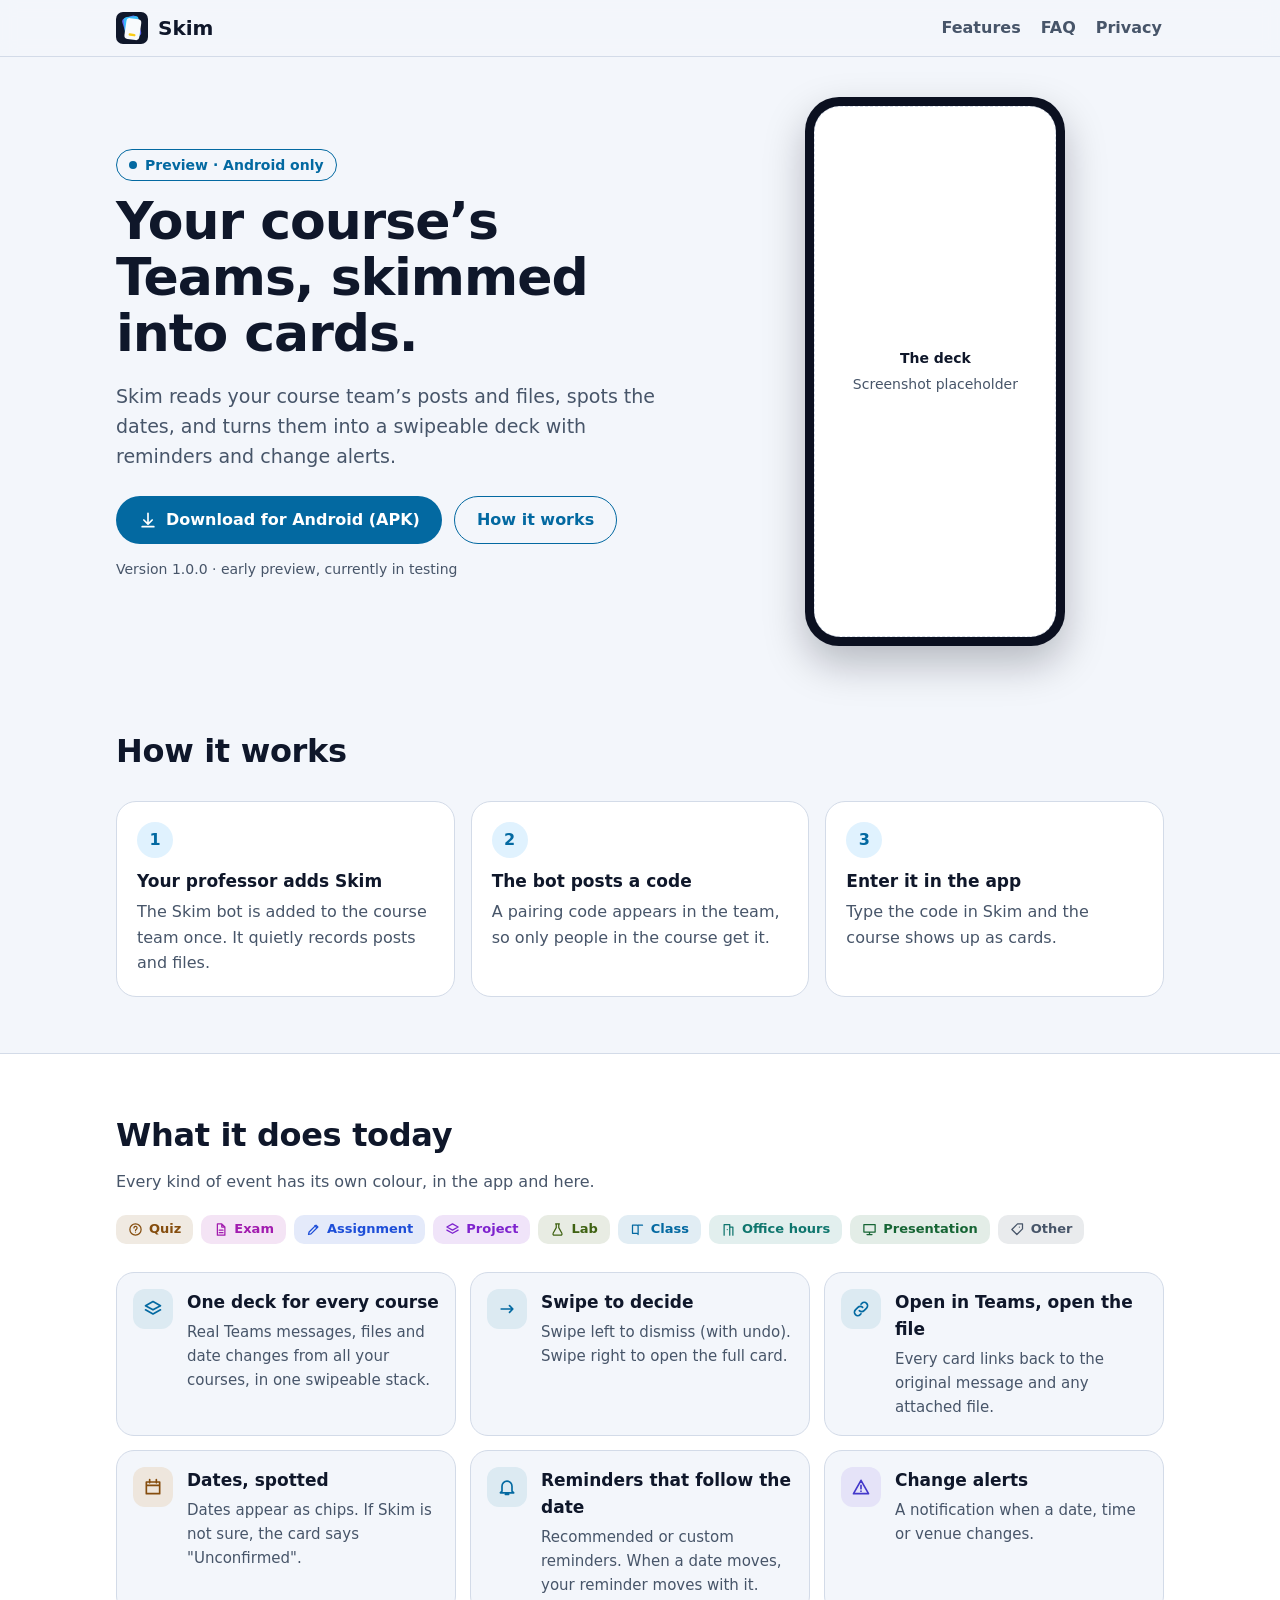
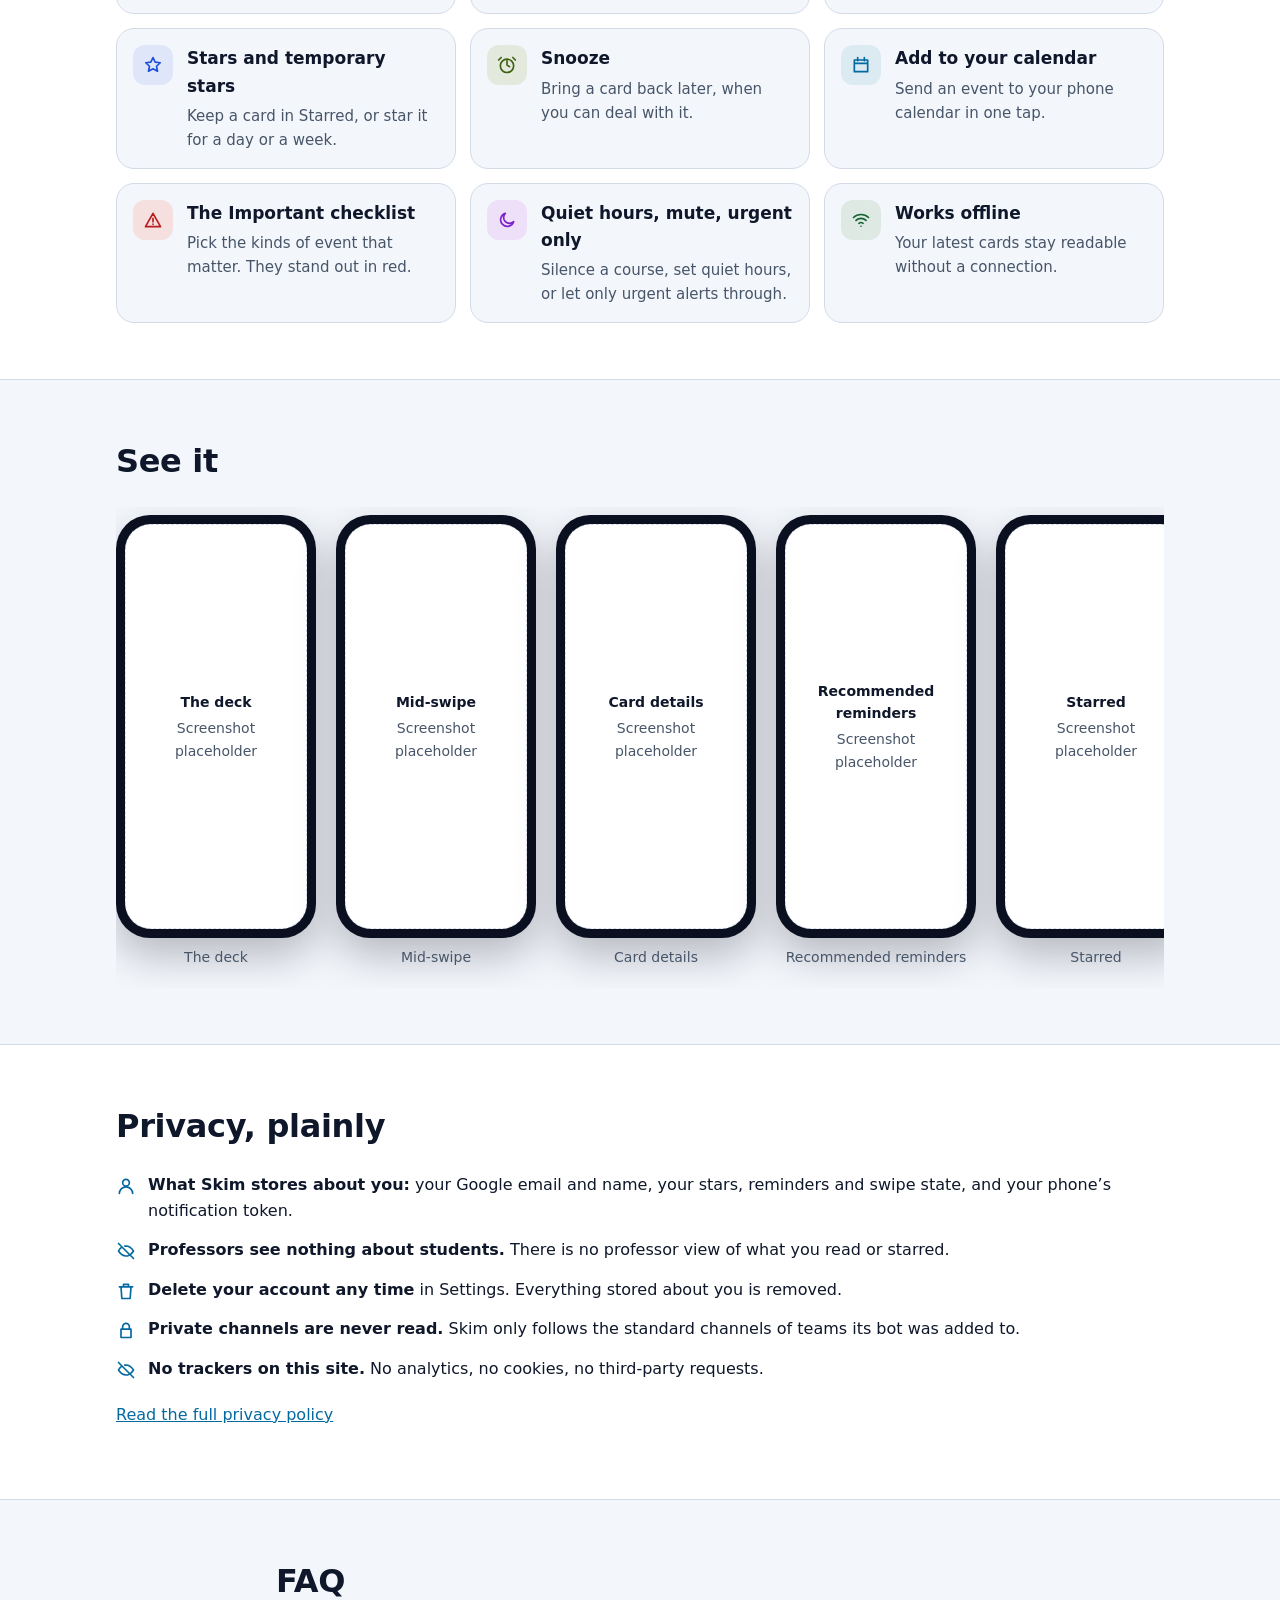
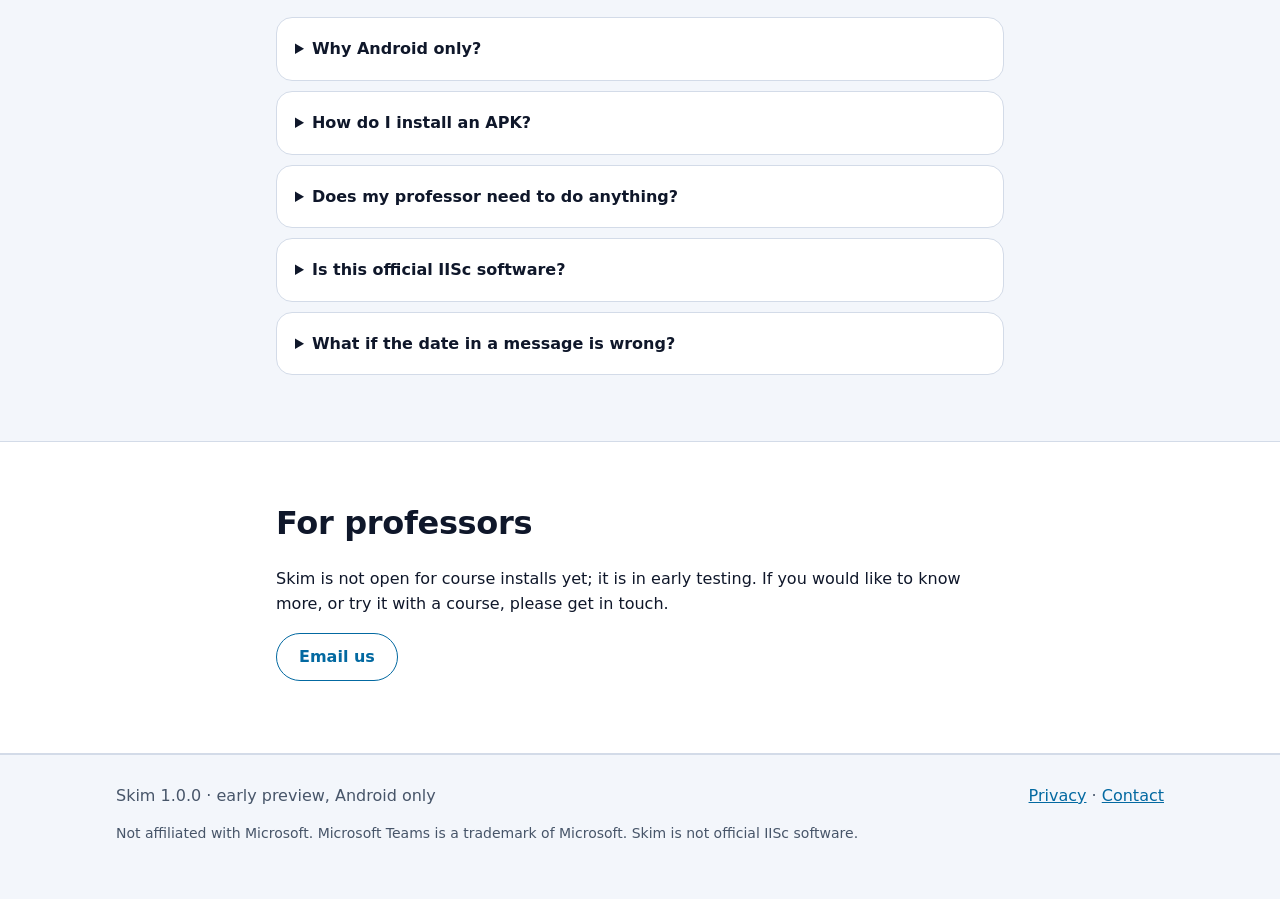
==== index.html @ ed0e5aa7 "P5-T8: Skim site scaffold: home page, privacy policy, brand assets (screenshots are placeholders) Co" ====
<!doctype html>
<html lang="en">
<head>
<meta charset="utf-8">
<meta name="viewport" content="width=device-width, initial-scale=1">
<title>Skim: your course’s Teams, skimmed into cards</title>
<meta name="description" content="Skim turns your course’s Microsoft Teams posts and files into a swipeable deck with dates, reminders and change alerts. Early preview for Android.">
<meta name="theme-color" content="#0F172A">
<link rel="canonical" href="https://o7py.github.io/skim-site/">
<link rel="icon" href="./assets/favicon.svg" type="image/svg+xml">
<link rel="icon" href="./assets/favicon.ico" sizes="48x48">
<link rel="apple-touch-icon" href="./assets/apple-touch-icon.png">
<meta property="og:type" content="website">
<meta property="og:title" content="Skim: your course’s Teams, skimmed into cards">
<meta property="og:description" content="Skim turns your course’s Microsoft Teams posts and files into a swipeable deck with dates, reminders and change alerts. Early preview for Android.">
<meta property="og:url" content="https://o7py.github.io/skim-site/">
<meta property="og:image" content="https://o7py.github.io/skim-site/assets/og-image.png">
<meta property="og:image:width" content="1200"><meta property="og:image:height" content="630">
<meta name="twitter:card" content="summary_large_image">
<script>document.documentElement.className="js"</script>
<link rel="stylesheet" href="./assets/style.css">
</head>
<body>
<header class="top"><div class="wrap bar">
<a class="brand" href="./"><img src="./assets/logo.svg" width="32" height="32" alt=""><span>Skim</span></a>
<nav aria-label="Main"><a href="./#features">Features</a><a href="./#faq">FAQ</a><a href="./privacy/">Privacy</a></nav>
</div></header>
<main id="main">
<section class="hero"><div class="wrap hero-grid">
<div class="hero-copy">
<p class="badge"><span class="dot"></span>Preview · Android only</p>
<h1>Your course’s Teams, skimmed into cards.</h1>
<p class="lead">Skim reads your course team’s posts and files, spots the dates, and turns them into a swipeable deck with reminders and change alerts.</p>
<p class="cta"><a class="btn" href="https://github.com/o7PY/skim-site/releases/download/v1.0.0/skim-1.0.0.apk"><svg class="ic " viewBox="0 0 24 24" aria-hidden="true" focusable="false"><path d="M12 4v12M7 12l5 5 5-5M5 20h14"/></svg>Download for Android (APK)</a><a class="btn ghost" href="#how">How it works</a></p>
<p class="small">Version 1.0.0 · early preview, currently in testing</p>
</div>
<div class="hero-phone"><figure class="phone" data-placeholder="true"><div class="phone-in"><div class="ph-note"><strong>The deck</strong><span>Screenshot placeholder</span></div></div></figure></div>
</div></section>

<section id="how" class="sec"><div class="wrap">
<h2>How it works</h2>
<ol class="steps">
<li class="reveal"><span class="n">1</span><h3>Your professor adds Skim</h3><p>The Skim bot is added to the course team once. It quietly records posts and files.</p></li>
<li class="reveal"><span class="n">2</span><h3>The bot posts a code</h3><p>A pairing code appears in the team, so only people in the course get it.</p></li>
<li class="reveal"><span class="n">3</span><h3>Enter it in the app</h3><p>Type the code in Skim and the course shows up as cards.</p></li>
</ol></div></section>

<section id="features" class="sec alt"><div class="wrap">
<h2>What it does today</h2>
<p class="sub">Every kind of event has its own colour, in the app and here.</p>
<ul class="chips" aria-label="Event colours"><li class="chip t-quiz"><svg class="ic " viewBox="0 0 24 24" aria-hidden="true" focusable="false"><path d="M12 3a9 9 0 100 18 9 9 0 000-18zm0 13v.01M9.5 9.5a2.5 2.5 0 114 2c-.9.6-1.5 1-1.5 2"/></svg>Quiz</li><li class="chip t-exam"><svg class="ic " viewBox="0 0 24 24" aria-hidden="true" focusable="false"><path d="M7 3h7l5 5v13H7zM14 3v5h5M10 13h6M10 17h6"/></svg>Exam</li><li class="chip t-assignment"><svg class="ic " viewBox="0 0 24 24" aria-hidden="true" focusable="false"><path d="M4 20l4-1 11-11-3-3L5 16zM14 6l3 3"/></svg>Assignment</li><li class="chip t-project"><svg class="ic " viewBox="0 0 24 24" aria-hidden="true" focusable="false"><path d="M12 3l9 5-9 5-9-5zM3 13l9 5 9-5"/></svg>Project</li><li class="chip t-lab"><svg class="ic " viewBox="0 0 24 24" aria-hidden="true" focusable="false"><path d="M9 3h6M10 3v6l-5 9a2 2 0 002 3h10a2 2 0 002-3l-5-9V3"/></svg>Lab</li><li class="chip t-class"><svg class="ic " viewBox="0 0 24 24" aria-hidden="true" focusable="false"><path d="M4 5h7a2 2 0 012 2v13a2 2 0 00-2-2H4zM20 5h-7"/></svg>Class</li><li class="chip t-office-hours"><svg class="ic " viewBox="0 0 24 24" aria-hidden="true" focusable="false"><path d="M5 21V4h9v17M14 8h5v13M10 12v.01"/></svg>Office hours</li><li class="chip t-presentation"><svg class="ic " viewBox="0 0 24 24" aria-hidden="true" focusable="false"><path d="M3 4h18v12H3zM12 16v4M8 20h8"/></svg>Presentation</li><li class="chip t-other"><svg class="ic " viewBox="0 0 24 24" aria-hidden="true" focusable="false"><path d="M3 12l9-9h8v8l-9 9zM15 8v.01"/></svg>Other</li></ul>
<ul class="feats"><li class="feat reveal"><span class="fi "><svg class="ic " viewBox="0 0 24 24" aria-hidden="true" focusable="false"><path d="M12 3l9 5-9 5-9-5zM3 13l9 5 9-5"/></svg></span><div><h3>One deck for every course</h3><p>Real Teams messages, files and date changes from all your courses, in one swipeable stack.</p></div></li><li class="feat reveal"><span class="fi "><svg class="ic " viewBox="0 0 24 24" aria-hidden="true" focusable="false"><path d="M5 12h14M15 8l4 4-4 4"/></svg></span><div><h3>Swipe to decide</h3><p>Swipe left to dismiss (with undo). Swipe right to open the full card.</p></div></li><li class="feat reveal"><span class="fi "><svg class="ic " viewBox="0 0 24 24" aria-hidden="true" focusable="false"><path d="M10 14a4 4 0 005.7 0l3-3a4 4 0 00-5.7-5.7l-1 1M14 10a4 4 0 00-5.7 0l-3 3a4 4 0 005.7 5.7l1-1"/></svg></span><div><h3>Open in Teams, open the file</h3><p>Every card links back to the original message and any attached file.</p></div></li><li class="feat reveal"><span class="fi t-quiz"><svg class="ic " viewBox="0 0 24 24" aria-hidden="true" focusable="false"><path d="M4 6h16v14H4zM4 10h16M8 3v4M16 3v4"/></svg></span><div><h3>Dates, spotted</h3><p>Dates appear as chips. If Skim is not sure, the card says &quot;Unconfirmed&quot;.</p></div></li><li class="feat reveal"><span class="fi t-class"><svg class="ic " viewBox="0 0 24 24" aria-hidden="true" focusable="false"><path d="M6 17V11a6 6 0 0112 0v6l2 2H4zM10 21h4"/></svg></span><div><h3>Reminders that follow the date</h3><p>Recommended or custom reminders. When a date moves, your reminder moves with it.</p></div></li><li class="feat reveal"><span class="fi t-update"><svg class="ic " viewBox="0 0 24 24" aria-hidden="true" focusable="false"><path d="M12 4l9 16H3zM12 10v4M12 17v.01"/></svg></span><div><h3>Change alerts</h3><p>A notification when a date, time or venue changes.</p></div></li><li class="feat reveal"><span class="fi t-assignment"><svg class="ic " viewBox="0 0 24 24" aria-hidden="true" focusable="false"><path d="M12 3l2.6 5.6 6.1.7-4.5 4.2 1.2 6L12 16.5 6.6 19.5l1.2-6L3.3 9.3l6.1-.7z"/></svg></span><div><h3>Stars and temporary stars</h3><p>Keep a card in Starred, or star it for a day or a week.</p></div></li><li class="feat reveal"><span class="fi t-lab"><svg class="ic " viewBox="0 0 24 24" aria-hidden="true" focusable="false"><path d="M12 7v5l3 2M5 3L2 6M19 3l3 3M12 21a8 8 0 100-16 8 8 0 000 16z"/></svg></span><div><h3>Snooze</h3><p>Bring a card back later, when you can deal with it.</p></div></li><li class="feat reveal"><span class="fi t-office_hours"><svg class="ic " viewBox="0 0 24 24" aria-hidden="true" focusable="false"><path d="M4 6h16v14H4zM4 10h16M8 3v4M16 3v4"/></svg></span><div><h3>Add to your calendar</h3><p>Send an event to your phone calendar in one tap.</p></div></li><li class="feat reveal"><span class="fi t-important"><svg class="ic " viewBox="0 0 24 24" aria-hidden="true" focusable="false"><path d="M12 4l9 16H3zM12 10v4M12 17v.01"/></svg></span><div><h3>The Important checklist</h3><p>Pick the kinds of event that matter. They stand out in red.</p></div></li><li class="feat reveal"><span class="fi t-project"><svg class="ic " viewBox="0 0 24 24" aria-hidden="true" focusable="false"><path d="M20 14A8 8 0 1110 4a6 6 0 0010 10z"/></svg></span><div><h3>Quiet hours, mute, urgent only</h3><p>Silence a course, set quiet hours, or let only urgent alerts through.</p></div></li><li class="feat reveal"><span class="fi t-presentation"><svg class="ic " viewBox="0 0 24 24" aria-hidden="true" focusable="false"><path d="M3 9a13 13 0 0118 0M6 12.5a8.5 8.5 0 0112 0M9.5 16a4 4 0 015 0M12 19.5v.01"/></svg></span><div><h3>Works offline</h3><p>Your latest cards stay readable without a connection.</p></div></li></ul>
</div></section>

<section id="screens" class="sec"><div class="wrap">
<h2>See it</h2>
<ul class="gallery"><li><figure class="phone" data-placeholder="true"><div class="phone-in"><div class="ph-note"><strong>The deck</strong><span>Screenshot placeholder</span></div></div></figure><figcaption>The deck</figcaption></li><li><figure class="phone" data-placeholder="true"><div class="phone-in"><div class="ph-note"><strong>Mid-swipe</strong><span>Screenshot placeholder</span></div></div></figure><figcaption>Mid-swipe</figcaption></li><li><figure class="phone" data-placeholder="true"><div class="phone-in"><div class="ph-note"><strong>Card details</strong><span>Screenshot placeholder</span></div></div></figure><figcaption>Card details</figcaption></li><li><figure class="phone" data-placeholder="true"><div class="phone-in"><div class="ph-note"><strong>Recommended reminders</strong><span>Screenshot placeholder</span></div></div></figure><figcaption>Recommended reminders</figcaption></li><li><figure class="phone" data-placeholder="true"><div class="phone-in"><div class="ph-note"><strong>Starred</strong><span>Screenshot placeholder</span></div></div></figure><figcaption>Starred</figcaption></li><li><figure class="phone" data-placeholder="true"><div class="phone-in"><div class="ph-note"><strong>Important checklist</strong><span>Screenshot placeholder</span></div></div></figure><figcaption>Important checklist</figcaption></li><li><figure class="phone" data-placeholder="true"><div class="phone-in"><div class="ph-note"><strong>A change alert</strong><span>Screenshot placeholder</span></div></div></figure><figcaption>A change alert</figcaption></li><li><figure class="phone" data-placeholder="true"><div class="phone-in"><div class="ph-note"><strong>Settings</strong><span>Screenshot placeholder</span></div></div></figure><figcaption>Settings</figcaption></li></ul>
</div></section>

<section id="privacy" class="sec alt"><div class="wrap">
<h2>Privacy, plainly</h2>
<ul class="priv">
<li><svg class="ic " viewBox="0 0 24 24" aria-hidden="true" focusable="false"><path d="M12 12a4 4 0 100-8 4 4 0 000 8zM4 21a8 8 0 0116 0"/></svg><span><strong>What Skim stores about you:</strong> your Google email and name, your stars, reminders and swipe state, and your phone’s notification token.</span></li>
<li><svg class="ic " viewBox="0 0 24 24" aria-hidden="true" focusable="false"><path d="M3 3l18 18M10.6 6.2A9.7 9.7 0 0112 6c5 0 9 6 9 6a15 15 0 01-3.2 3.7M6.6 7.6C4.3 9.3 3 12 3 12s4 6 9 6a9 9 0 003.4-.7"/></svg><span><strong>Professors see nothing about students.</strong> There is no professor view of what you read or starred.</span></li>
<li><svg class="ic " viewBox="0 0 24 24" aria-hidden="true" focusable="false"><path d="M4 7h16M9 7V4h6v3M6 7l1 14h10l1-14"/></svg><span><strong>Delete your account any time</strong> in Settings. Everything stored about you is removed.</span></li>
<li><svg class="ic " viewBox="0 0 24 24" aria-hidden="true" focusable="false"><path d="M6 11h12v10H6zM8 11V8a4 4 0 018 0v3"/></svg><span><strong>Private channels are never read.</strong> Skim only follows the standard channels of teams its bot was added to.</span></li>
<li><svg class="ic " viewBox="0 0 24 24" aria-hidden="true" focusable="false"><path d="M3 3l18 18M10.6 6.2A9.7 9.7 0 0112 6c5 0 9 6 9 6a15 15 0 01-3.2 3.7M6.6 7.6C4.3 9.3 3 12 3 12s4 6 9 6a9 9 0 003.4-.7"/></svg><span><strong>No trackers on this site.</strong> No analytics, no cookies, no third-party requests.</span></li>
</ul>
<p><a href="privacy/">Read the full privacy policy</a></p>
</div></section>

<section id="faq" class="sec"><div class="wrap narrow">
<h2>FAQ</h2>
<details><summary>Why Android only?</summary><p>Skim is an early preview built and tested on Android first. An iPhone version is not available yet.</p></details>
<details><summary>How do I install an APK?</summary><ol>
<li>Open this page on your Android phone and tap <em>Download for Android (APK)</em>.</li>
<li>When the download finishes, open the file. If Android asks, allow your browser to <em>install unknown apps</em> (Settings → Apps → your browser → Install unknown apps).</li>
<li>Tap <em>Install</em>, then open Skim and sign in with Google.</li>
<li>You can switch the unknown-apps permission off again afterwards.</li></ol></details>
<details><summary>Does my professor need to do anything?</summary><p>Yes, once: add the Skim bot to the course team. After that, nothing more. Students join with the code the bot posts.</p></details>
<details><summary>Is this official IISc software?</summary><p>No. Skim is an independent early preview. It is not offered, endorsed or supported by IISc or Microsoft.</p></details>
<details><summary>What if the date in a message is wrong?</summary><p>Skim can misread a message. That is why every card always shows the original message, and a date it is unsure of is marked <em>Unconfirmed</em>. Open in Teams shows you the source.</p></details>
</div></section>

<section class="sec alt"><div class="wrap narrow">
<h2>For professors</h2>
<p>Skim is not open for course installs yet; it is in early testing. If you would like to know more, or try it with a course, please get in touch.</p>
<p><a class="btn ghost" href="mailto:CONTACT_EMAIL_TO_BE_CONFIRMED?subject=Skim%20for%20my%20course">Email us</a></p>
</div></section>
</main>
<footer class="foot"><div class="wrap">
<div class="foot-row"><span>Skim 1.0.0 · early preview, Android only</span>
<span><a href="./privacy/">Privacy</a> · <a href="mailto:CONTACT_EMAIL_TO_BE_CONFIRMED">Contact</a></span></div>
<p class="small">Not affiliated with Microsoft. Microsoft Teams is a trademark of Microsoft. Skim is not official IISc software.</p>
</div></footer>
<script src="./assets/site.js" defer></script>
</body>
</html>
---- assets/style.css ----
:root{--bg:#F3F6FB;--surface:#fff;--raised:#fff;--text:#0F172A;--muted:#475569;--border:#D3DBE8;--primary:#0369A1;--on-primary:#fff;--soft:#E0F2FE;--hero:#fff;
--t-quiz:#854D0E;--t-exam:#A21CAF;--t-assignment:#1D4ED8;--t-project:#7E22CE;--t-lab:#3F6212;--t-class:#0369A1;--t-office-hours:#0F766E;--t-presentation:#166534;--t-other:#475569;--t-update:#4338CA;--t-important:#B91C1C}
@media (prefers-color-scheme:dark){:root{--bg:#0F172A;--surface:#1B2235;--raised:#272E3F;--text:#F8FAFC;--muted:#B6C2D4;--border:#3A4254;--primary:#38BDF8;--on-primary:#0F172A;--soft:#18425A;--hero:#1B2235;
--t-quiz:#FACC15;--t-exam:#E879F9;--t-assignment:#7DB4FB;--t-project:#CE9CFD;--t-lab:#A3E635;--t-class:#38BDF8;--t-office-hours:#2DD4BF;--t-presentation:#4ADE80;--t-other:#A3B1C6;--t-update:#A5B4FC;--t-important:#FCA5A5}}
*{box-sizing:border-box}html{scroll-behavior:smooth}
body{margin:0;background:var(--bg);color:var(--text);font:16px/1.6 system-ui,-apple-system,"Segoe UI",Roboto,sans-serif}
a{color:var(--primary)}img,svg{max-width:100%}
.wrap{max-width:1080px;margin:0 auto;padding:0 16px}.narrow{max-width:760px}
.top{position:sticky;top:0;z-index:5;background:color-mix(in srgb,var(--bg) 92%,transparent);backdrop-filter:blur(8px);border-bottom:1px solid var(--border)}
.bar{display:flex;align-items:center;justify-content:space-between;min-height:56px}
.brand{display:flex;align-items:center;gap:10px;color:var(--text);text-decoration:none;font-weight:800;font-size:20px}
nav a{margin-left:16px;color:var(--muted);text-decoration:none;font-weight:600;padding:12px 2px}nav a:hover{color:var(--text)}
.hero{padding:40px 0 24px}.hero-grid{display:grid;gap:32px;align-items:center}
@media(min-width:860px){.hero-grid{grid-template-columns:1.1fr .9fr}}
h1{font-size:clamp(32px,6vw,52px);line-height:1.08;margin:12px 0;letter-spacing:-.02em}
h2{font-size:clamp(24px,4vw,32px);margin:0 0 8px;letter-spacing:-.01em}h3{margin:0 0 4px;font-size:17px}
.lead{font-size:19px;color:var(--muted);max-width:34em}
.badge{display:inline-flex;gap:8px;align-items:center;margin:0;padding:4px 12px;border:1px solid var(--primary);color:var(--primary);border-radius:999px;font-weight:700;font-size:14px}
.badge .dot{width:8px;height:8px;border-radius:50%;background:currentColor}
.cta{display:flex;flex-wrap:wrap;gap:12px;margin:24px 0 8px}
.btn{display:inline-flex;align-items:center;gap:8px;min-height:48px;padding:0 22px;border-radius:999px;background:var(--primary);color:var(--on-primary);font-weight:700;text-decoration:none;transition:transform .15s,opacity .15s}
.btn:hover{transform:translateY(-1px)}.btn:focus-visible,a:focus-visible,summary:focus-visible{outline:3px solid var(--primary);outline-offset:3px}
.btn.ghost{background:transparent;color:var(--primary);border:1.5px solid var(--primary)}
.ic{width:20px;height:20px;fill:none;stroke:currentColor;stroke-width:2;stroke-linecap:round;stroke-linejoin:round;flex:none}
.small{font-size:14px;color:var(--muted)}
.sec{padding:56px 0}.sec.alt{background:var(--surface);border-block:1px solid var(--border)}.sub{color:var(--muted);margin:0 0 20px}
.steps{list-style:none;margin:24px 0 0;padding:0;display:grid;gap:16px}@media(min-width:760px){.steps{grid-template-columns:repeat(3,1fr)}}
.steps li{background:var(--surface);border:1px solid var(--border);border-radius:20px;padding:20px}.steps p{margin:0;color:var(--muted)}
.n{display:grid;place-items:center;width:36px;height:36px;border-radius:50%;background:var(--soft);color:var(--primary);font-weight:800;margin-bottom:10px}
.chips{list-style:none;display:flex;flex-wrap:wrap;gap:8px;margin:0 0 28px;padding:0}
.chip{display:inline-flex;align-items:center;gap:6px;padding:4px 12px;border-radius:10px;font-weight:700;font-size:13px;color:var(--c);background:color-mix(in srgb,var(--c) 12%,var(--raised))}
.t-quiz{--c:var(--t-quiz)}.t-exam{--c:var(--t-exam)}.t-assignment{--c:var(--t-assignment)}.t-project{--c:var(--t-project)}.t-lab{--c:var(--t-lab)}.t-class{--c:var(--t-class)}.t-office-hours{--c:var(--t-office-hours)}.t-presentation{--c:var(--t-presentation)}.t-other{--c:var(--t-other)}.t-update{--c:var(--t-update)}.t-important{--c:var(--t-important)}
.chip .ic{width:15px;height:15px}
.feats{list-style:none;margin:0;padding:0;display:grid;gap:14px}@media(min-width:760px){.feats{grid-template-columns:repeat(2,1fr)}}@media(min-width:1000px){.feats{grid-template-columns:repeat(3,1fr)}}
.feat{display:flex;gap:14px;background:var(--bg);border:1px solid var(--border);border-radius:18px;padding:16px}.feat p{margin:0;color:var(--muted);font-size:15px}
.fi{display:grid;place-items:center;width:40px;height:40px;border-radius:12px;flex:none;color:var(--c,var(--primary));background:color-mix(in srgb,var(--c,var(--primary)) 14%,var(--raised))}
.feat.t-important{border-color:var(--t-important)}
.phone{margin:0 auto;width:min(260px,70vw);aspect-ratio:9/19;border-radius:34px;background:#0b1020;padding:9px;box-shadow:0 18px 40px rgba(2,6,23,.25)}
.phone-in{height:100%;border-radius:26px;background:var(--surface);display:grid;place-items:center;text-align:center;padding:16px;color:var(--muted);border:1px dashed var(--border)}
.ph-note{display:grid;gap:4px;font-size:14px}.ph-note strong{color:var(--text)}
.gallery{list-style:none;display:flex;gap:20px;overflow-x:auto;margin:20px 0 0;padding:8px 4px 20px;scroll-snap-type:x mandatory}
.gallery li{flex:none;width:200px;scroll-snap-align:start;text-align:center}.gallery .phone{width:200px}.gallery figcaption,.gallery li>figcaption{margin-top:8px;color:var(--muted);font-size:14px}
.priv{list-style:none;padding:0;margin:20px 0;display:grid;gap:14px}.priv li{display:flex;gap:12px;align-items:flex-start}.priv .ic{margin-top:4px;color:var(--primary)}
details{background:var(--surface);border:1px solid var(--border);border-radius:16px;padding:4px 18px;margin:10px 0}
summary{cursor:pointer;font-weight:700;padding:14px 0;min-height:48px}details[open] summary{border-bottom:1px solid var(--border);margin-bottom:10px}details p,details ol{color:var(--muted);margin:0 0 14px}
.foot{border-top:1px solid var(--border);padding:28px 0 40px;color:var(--muted)}.foot-row{display:flex;flex-wrap:wrap;gap:8px 24px;justify-content:space-between}
.prose{padding:32px 16px 56px}.prose h2{margin-top:32px}.prose li{margin:6px 0}
.js .reveal{opacity:0;transform:translateY(16px);transition:opacity .3s ease,transform .3s ease}.js .reveal.in{opacity:1;transform:none}
.hero-phone .phone{animation:rise .5s ease both}@keyframes rise{from{opacity:0;transform:translateY(24px)}}
@media(prefers-reduced-motion:reduce){html{scroll-behavior:auto}.js .reveal{opacity:1;transform:none;transition:none}.hero-phone .phone{animation:none}.btn{transition:none}}
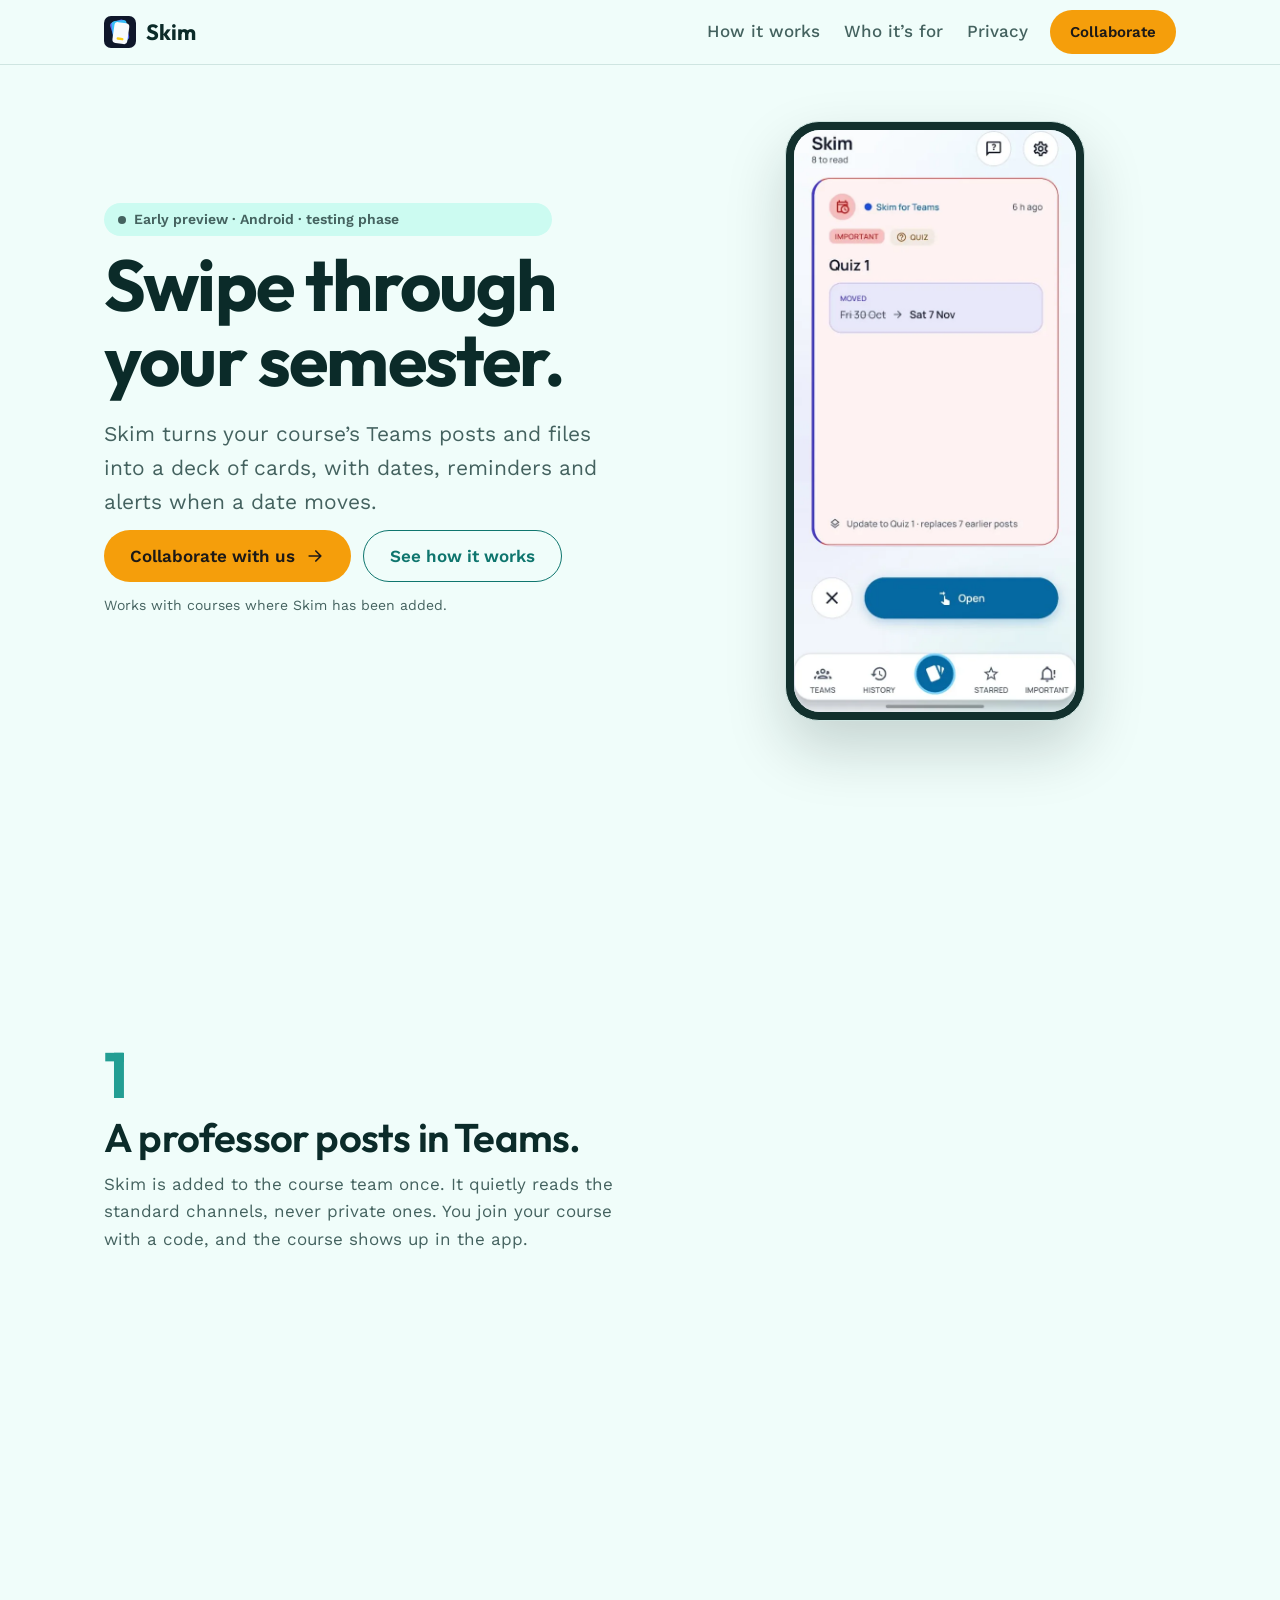
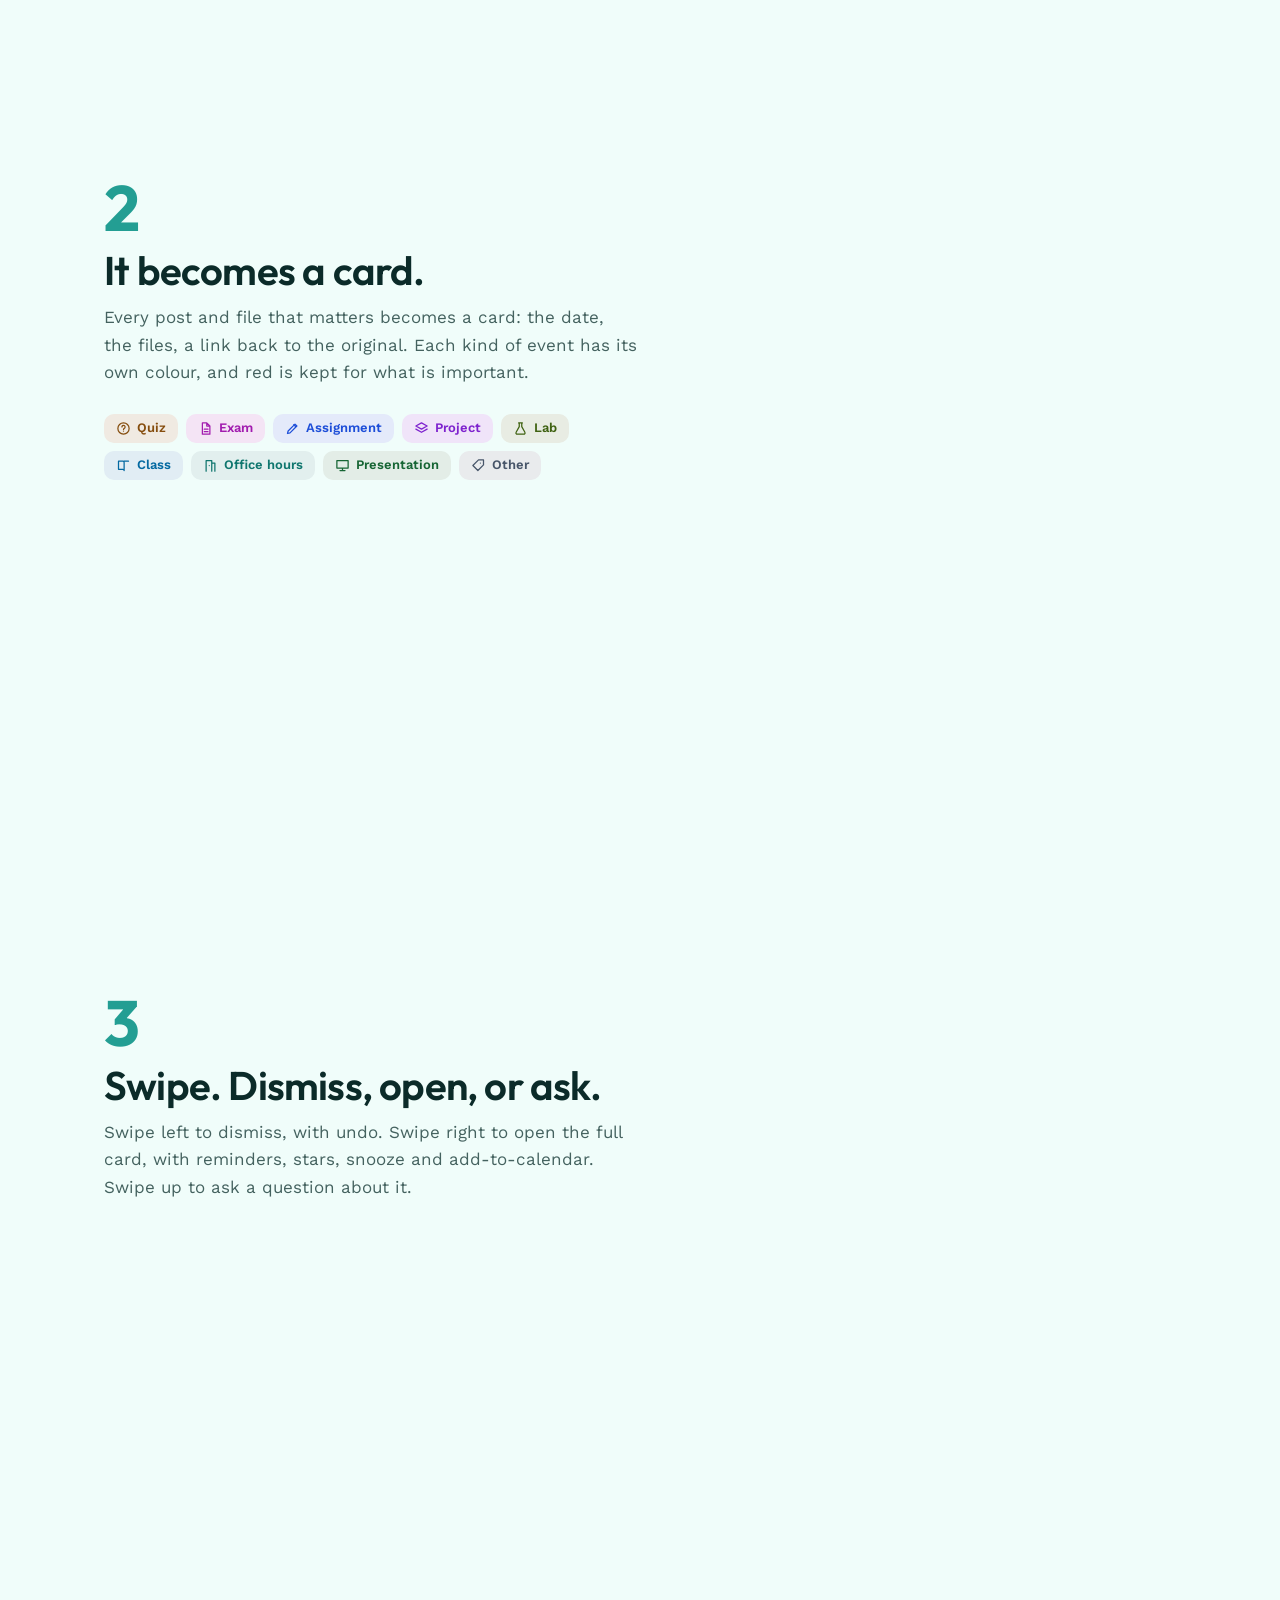
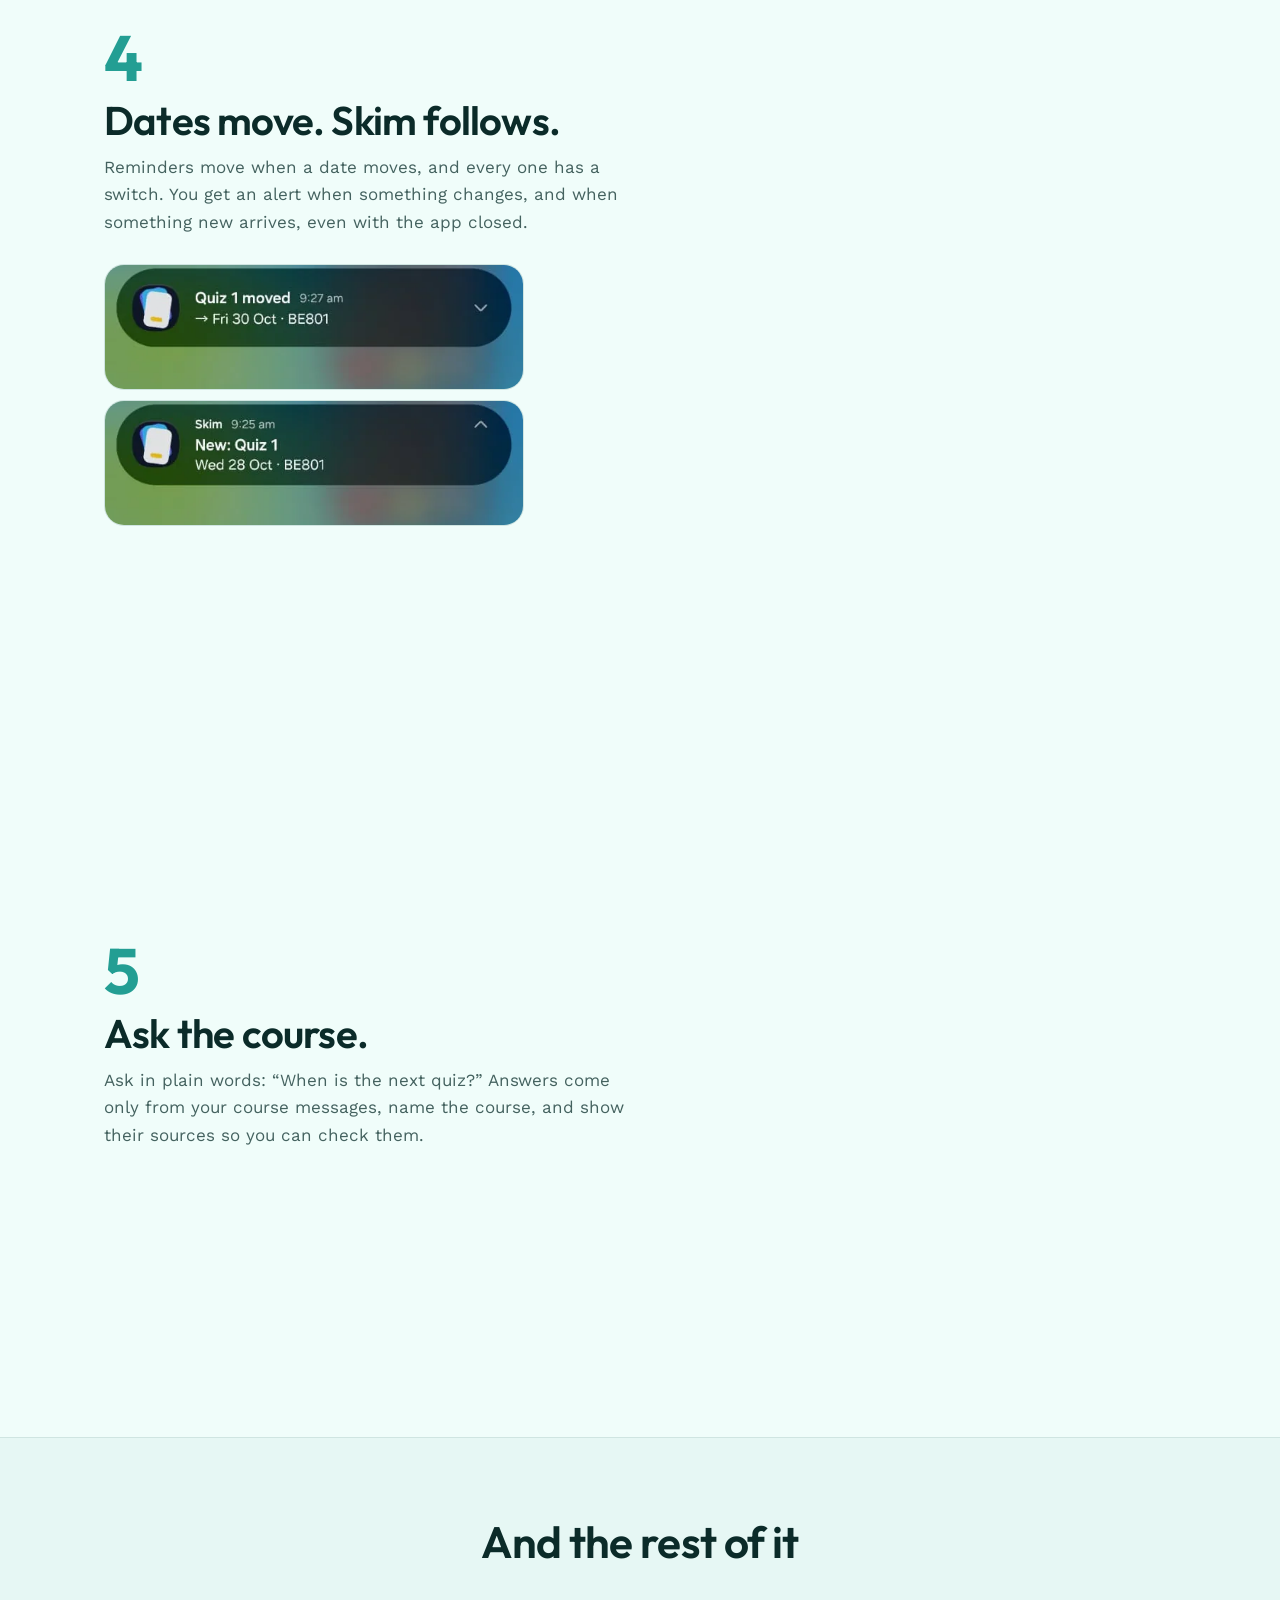
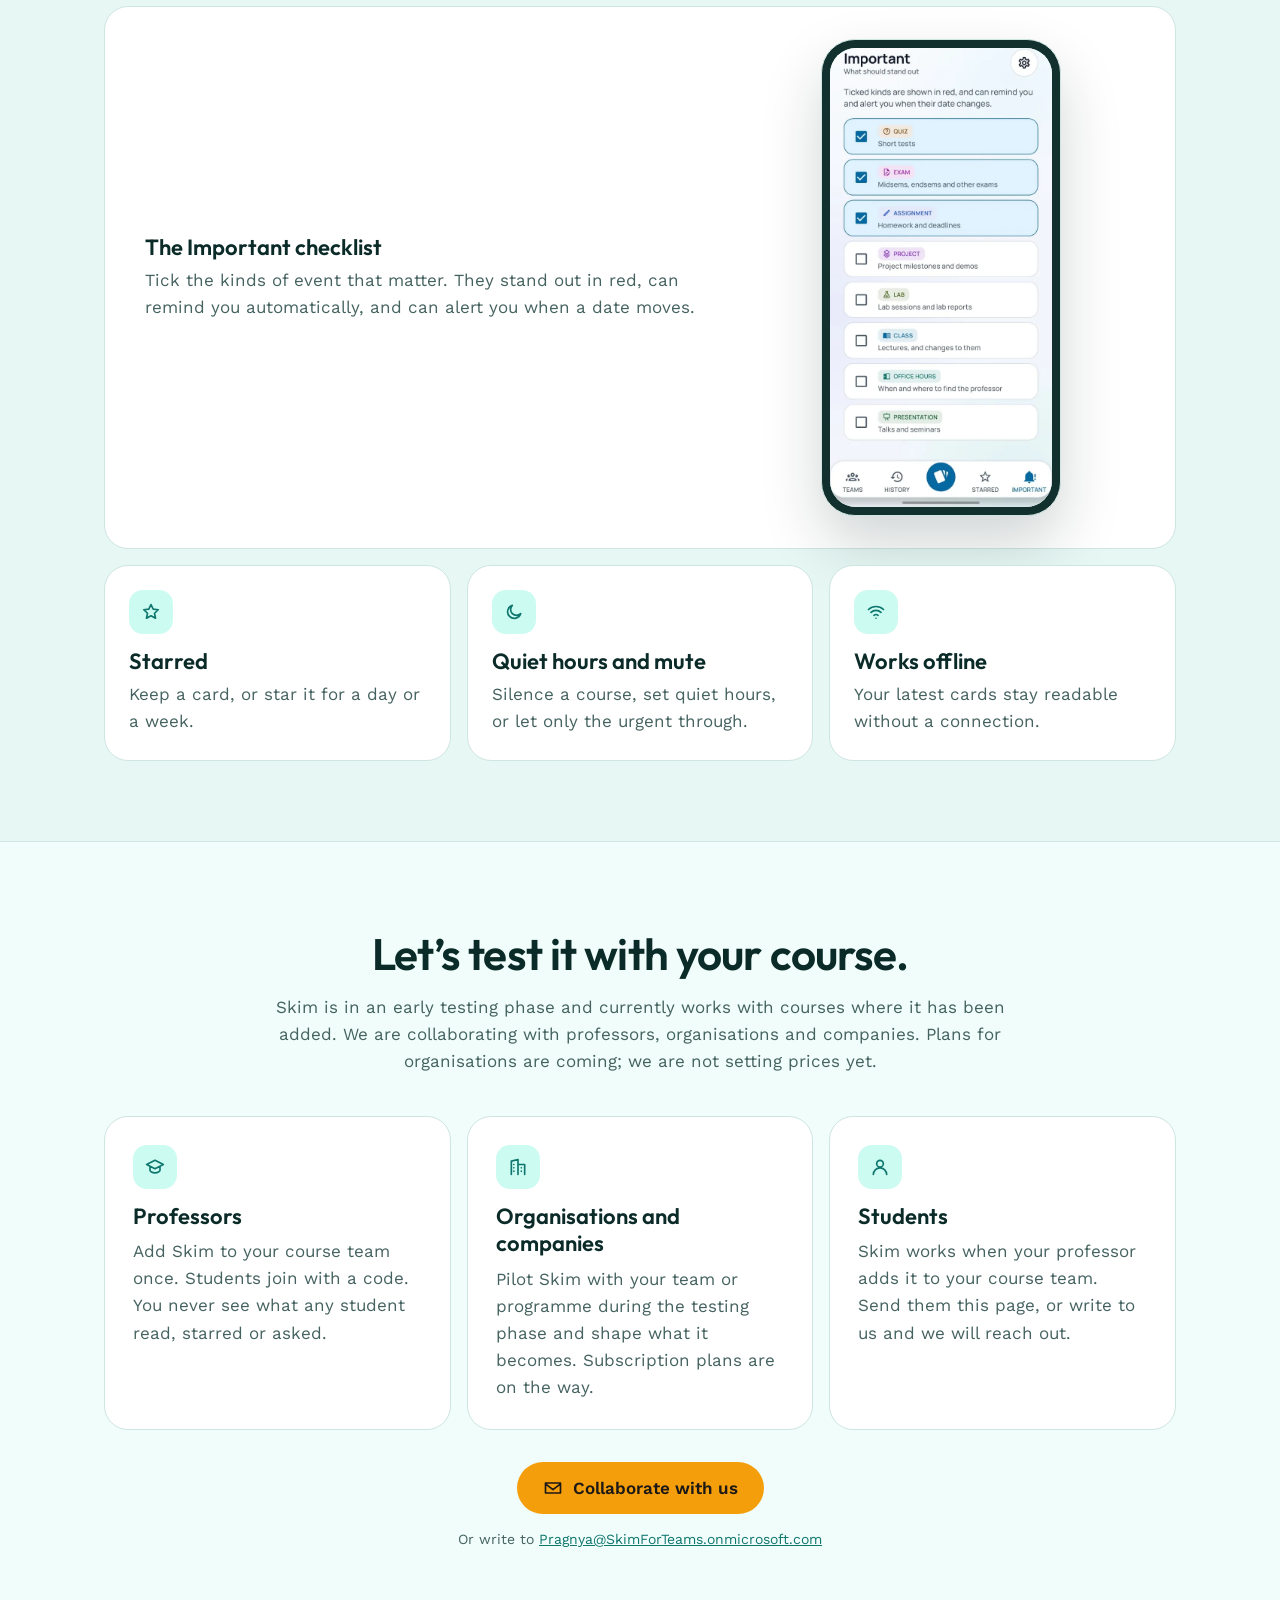
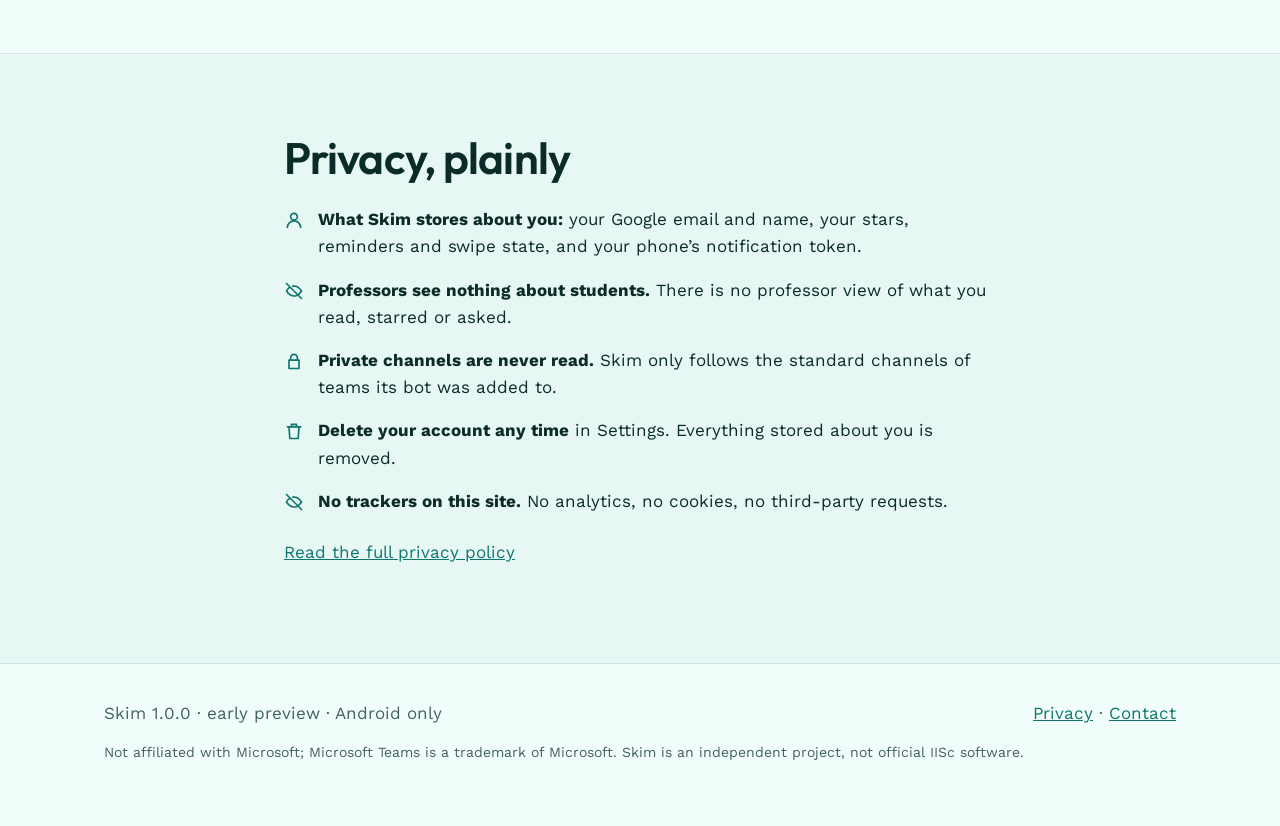
==== commit 3f312cbd: "Site redesign from DESIGN_NEW.md: scroll story with a pinned phone, teal and amber (light and dark)," ====
--- a/index.html
+++ b/index.html
@@ -3,95 +3,80 @@
 <head>
 <meta charset="utf-8">
 <meta name="viewport" content="width=device-width, initial-scale=1">
-<title>Skim: your course’s Teams, skimmed into cards</title>
-<meta name="description" content="Skim turns your course’s Microsoft Teams posts and files into a swipeable deck with dates, reminders and change alerts. Early preview for Android.">
-<meta name="theme-color" content="#0F172A">
+<title>Skim: swipe through your semester</title>
+<meta name="description" content="Skim turns your course’s Microsoft Teams posts and files into a deck of cards with dates, reminders and alerts when a date moves. Early preview, Android, in testing.">
+<meta name="theme-color" content="#F0FDFA" media="(prefers-color-scheme: light)"><meta name="theme-color" content="#081B1A" media="(prefers-color-scheme: dark)">
+<meta name="color-scheme" content="light dark">
 <link rel="canonical" href="https://o7py.github.io/skim-site/">
-<link rel="icon" href="./assets/favicon.svg" type="image/svg+xml">
-<link rel="icon" href="./assets/favicon.ico" sizes="48x48">
+<link rel="icon" href="./assets/favicon.svg" type="image/svg+xml"><link rel="icon" href="./assets/favicon.ico" sizes="48x48">
 <link rel="apple-touch-icon" href="./assets/apple-touch-icon.png">
-<meta property="og:type" content="website">
-<meta property="og:title" content="Skim: your course’s Teams, skimmed into cards">
-<meta property="og:description" content="Skim turns your course’s Microsoft Teams posts and files into a swipeable deck with dates, reminders and change alerts. Early preview for Android.">
-<meta property="og:url" content="https://o7py.github.io/skim-site/">
-<meta property="og:image" content="https://o7py.github.io/skim-site/assets/og-image.png">
-<meta property="og:image:width" content="1200"><meta property="og:image:height" content="630">
-<meta name="twitter:card" content="summary_large_image">
+<meta property="og:type" content="website"><meta property="og:title" content="Skim: swipe through your semester"><meta property="og:description" content="Skim turns your course’s Microsoft Teams posts and files into a deck of cards with dates, reminders and alerts when a date moves. Early preview, Android, in testing.">
+<meta property="og:url" content="https://o7py.github.io/skim-site/"><meta property="og:image" content="https://o7py.github.io/skim-site/assets/og-image.png">
+<meta property="og:image:width" content="1200"><meta property="og:image:height" content="630"><meta name="twitter:card" content="summary_large_image">
+<link rel="preload" href="./assets/fonts/outfit-latin.woff2" as="font" type="font/woff2" crossorigin>
+<link rel="preload" href="./assets/fonts/work-sans-latin.woff2" as="font" type="font/woff2" crossorigin>
 <script>document.documentElement.className="js"</script>
 <link rel="stylesheet" href="./assets/style.css">
 </head>
 <body>
+<a class="skip" href="#main">Skip to content</a>
 <header class="top"><div class="wrap bar">
-<a class="brand" href="./"><img src="./assets/logo.svg" width="32" height="32" alt=""><span>Skim</span></a>
-<nav aria-label="Main"><a href="./#features">Features</a><a href="./#faq">FAQ</a><a href="./privacy/">Privacy</a></nav>
+<a class="brand" href="./" aria-label="Skim, home"><img src="./assets/logo.svg" width="32" height="32" alt=""><span>Skim</span></a>
+<nav aria-label="Main"><a href="./#story">How it works</a><a href="./#collaborate">Who it’s for</a><a href="./#privacy">Privacy</a>
+<a class="btn sm" href="mailto:Pragnya@SkimForTeams.onmicrosoft.com?subject=Collaborating%20on%20Skim&amp;body=Hi%2C%0A%0AI%20would%20like%20to%20collaborate%20on%20the%20testing%20phase%20of%20Skim.%0A%0AName%3A%0ARole%20%28professor%20%2F%20organisation%20%2F%20company%29%3A%0ACourse%20or%20programme%3A%0A">Collaborate</a></nav>
 </div></header>
 <main id="main">
-<section class="hero"><div class="wrap hero-grid">
-<div class="hero-copy">
-<p class="badge"><span class="dot"></span>Preview · Android only</p>
-<h1>Your course’s Teams, skimmed into cards.</h1>
-<p class="lead">Skim reads your course team’s posts and files, spots the dates, and turns them into a swipeable deck with reminders and change alerts.</p>
-<p class="cta"><a class="btn" href="https://github.com/o7PY/skim-site/releases/download/v1.0.0/skim-1.0.0.apk"><svg class="ic " viewBox="0 0 24 24" aria-hidden="true" focusable="false"><path d="M12 4v12M7 12l5 5 5-5M5 20h14"/></svg>Download for Android (APK)</a><a class="btn ghost" href="#how">How it works</a></p>
-<p class="small">Version 1.0.0 · early preview, currently in testing</p>
+<div class="story" id="story-wrap"><div class="wrap story-grid">
+<div class="story-text">
+<section class="hero chapter" data-step="0" aria-labelledby="h1">
+<p class="badge"><span class="dot"></span>Early preview · Android · testing phase</p>
+<h1 id="h1">Swipe through your semester.</h1>
+<p class="lead">Skim turns your course’s Teams posts and files into a deck of cards, with dates, reminders and alerts when a date moves.</p>
+<p class="cta"><a class="btn" href="mailto:Pragnya@SkimForTeams.onmicrosoft.com?subject=Collaborating%20on%20Skim&amp;body=Hi%2C%0A%0AI%20would%20like%20to%20collaborate%20on%20the%20testing%20phase%20of%20Skim.%0A%0AName%3A%0ARole%20%28professor%20%2F%20organisation%20%2F%20company%29%3A%0ACourse%20or%20programme%3A%0A">Collaborate with us <svg class="ic " viewBox="0 0 24 24" aria-hidden="true" focusable="false"><path d="M5 12h14M13 6l6 6-6 6"/></svg></a><a class="btn ghost" href="#story">See how it works</a></p>
+<p class="small">Works with courses where Skim has been added.</p>
+<div class="phone inline"><div class="bezel"><div class="inner"><picture><source media="(prefers-color-scheme: dark)" srcset="assets/shots/deck-change-dark-295.webp 295w, assets/shots/deck-change-dark-590.webp 590w" sizes="(min-width: 860px) 300px, 70vw"><img src="assets/shots/deck-change-light-590.webp" srcset="assets/shots/deck-change-light-295.webp 295w, assets/shots/deck-change-light-590.webp 590w" sizes="(min-width: 860px) 300px, 70vw" width="590" height="1218" alt="The Skim deck: a quiz card marked important, showing the date moved from Fri 30 Oct to Sat 7 Nov." fetchpriority="high" decoding="async" ></picture></div></div></div>
+</section>
+<div id="story"><article class="chapter reveal" data-step="1"><p class="num" aria-hidden="true">1</p><h2>A professor posts in Teams.</h2><p>Skim is added to the course team once. It quietly reads the standard channels, never private ones. You join your course with a code, and the course shows up in the app.</p><div class="phone inline"><div class="bezel"><div class="inner"><picture><source media="(prefers-color-scheme: dark)" srcset="assets/shots/teams-dark-295.webp 295w, assets/shots/teams-dark-590.webp 590w" sizes="(min-width: 860px) 300px, 70vw"><img src="assets/shots/teams-light-590.webp" srcset="assets/shots/teams-light-295.webp 295w, assets/shots/teams-light-590.webp 590w" sizes="(min-width: 860px) 300px, 70vw" width="590" height="1218" alt="The Teams tab: a list of your courses, each with its own colour dot." loading="lazy" decoding="async" ></picture></div></div></div></article><article class="chapter reveal" data-step="2"><p class="num" aria-hidden="true">2</p><h2>It becomes a card.</h2><p>Every post and file that matters becomes a card: the date, the files, a link back to the original. Each kind of event has its own colour, and red is kept for what is important.</p><ul class="chips" aria-label="Event colours"><li class="chip c-quiz"><svg class="ic " viewBox="0 0 24 24" aria-hidden="true" focusable="false"><path d="M12 3a9 9 0 100 18 9 9 0 000-18zm0 13v.01M9.5 9.5a2.5 2.5 0 114 2c-.9.6-1.5 1-1.5 2"/></svg>Quiz</li><li class="chip c-exam"><svg class="ic " viewBox="0 0 24 24" aria-hidden="true" focusable="false"><path d="M7 3h7l5 5v13H7zM14 3v5h5M10 13h6M10 17h6"/></svg>Exam</li><li class="chip c-assignment"><svg class="ic " viewBox="0 0 24 24" aria-hidden="true" focusable="false"><path d="M4 20l4-1 11-11-3-3L5 16zM14 6l3 3"/></svg>Assignment</li><li class="chip c-project"><svg class="ic " viewBox="0 0 24 24" aria-hidden="true" focusable="false"><path d="M12 3l9 5-9 5-9-5zM3 13l9 5 9-5"/></svg>Project</li><li class="chip c-lab"><svg class="ic " viewBox="0 0 24 24" aria-hidden="true" focusable="false"><path d="M9 3h6M10 3v6l-5 9a2 2 0 002 3h10a2 2 0 002-3l-5-9V3"/></svg>Lab</li><li class="chip c-class"><svg class="ic " viewBox="0 0 24 24" aria-hidden="true" focusable="false"><path d="M4 5h7a2 2 0 012 2v13a2 2 0 00-2-2H4zM20 5h-7"/></svg>Class</li><li class="chip c-office-hours"><svg class="ic " viewBox="0 0 24 24" aria-hidden="true" focusable="false"><path d="M5 21V4h9v17M14 8h5v13M10 12v.01"/></svg>Office hours</li><li class="chip c-presentation"><svg class="ic " viewBox="0 0 24 24" aria-hidden="true" focusable="false"><path d="M3 4h18v12H3zM12 16v4M8 20h8"/></svg>Presentation</li><li class="chip c-other"><svg class="ic " viewBox="0 0 24 24" aria-hidden="true" focusable="false"><path d="M3 12l9-9h8v8l-9 9zM15 8v.01"/></svg>Other</li></ul><div class="phone inline"><div class="bezel"><div class="inner"><picture><source media="(prefers-color-scheme: dark)" srcset="assets/shots/deck-important-dark-295.webp 295w, assets/shots/deck-important-dark-590.webp 590w" sizes="(min-width: 860px) 300px, 70vw"><img src="assets/shots/deck-important-light-590.webp" srcset="assets/shots/deck-important-light-295.webp 295w, assets/shots/deck-important-light-590.webp 590w" sizes="(min-width: 860px) 300px, 70vw" width="590" height="1218" alt="A card for a new assignment, with Important, Assignment and Unconfirmed tags, the due date and an attached file." loading="lazy" decoding="async" ></picture></div></div></div></article><article class="chapter reveal" data-step="3"><p class="num" aria-hidden="true">3</p><h2>Swipe. Dismiss, open, or ask.</h2><p>Swipe left to dismiss, with undo. Swipe right to open the full card, with reminders, stars, snooze and add-to-calendar. Swipe up to ask a question about it.</p><div class="phone inline"><div class="bezel"><div class="inner"><picture><source media="(prefers-color-scheme: dark)" srcset="assets/shots/detail-dark-295.webp 295w, assets/shots/detail-dark-590.webp 590w" sizes="(min-width: 860px) 300px, 70vw"><img src="assets/shots/detail-light-590.webp" srcset="assets/shots/detail-light-295.webp 295w, assets/shots/detail-light-590.webp 590w" sizes="(min-width: 860px) 300px, 70vw" width="590" height="1218" alt="An opened card: a date change, then actions for reminders, starring, snoozing, asking a question, and adding to the calendar." loading="lazy" decoding="async" ></picture></div></div></div></article><article class="chapter reveal" data-step="4"><p class="num" aria-hidden="true">4</p><h2>Dates move. Skim follows.</h2><p>Reminders move when a date moves, and every one has a switch. You get an alert when something changes, and when something new arrives, even with the app closed.</p><div class="notes"><img src="assets/shots/notification-change-card.webp" width="590" height="175" loading="lazy" alt="A notification: Quiz 1 moved, now Fri 30 Oct."><img src="assets/shots/notification-newpost-card.webp" width="590" height="175" loading="lazy" alt="A notification: New, Quiz 1, Wed 28 Oct."></div><div class="phone inline"><div class="bezel"><div class="inner"><picture><img src="assets/shots/reminders-dark-590.webp" srcset="assets/shots/reminders-dark-295.webp 295w, assets/shots/reminders-dark-590.webp 590w" sizes="(min-width: 860px) 300px, 70vw" width="590" height="1218" alt="The Reminders list: each reminder with its time, its kind (automatic or recommended) and an on/off switch." loading="lazy" decoding="async" ></picture></div></div></div></article><article class="chapter reveal" data-step="5"><p class="num" aria-hidden="true">5</p><h2>Ask the course.</h2><p>Ask in plain words: “When is the next quiz?” Answers come only from your course messages, name the course, and show their sources so you can check them.</p><div class="phone inline"><div class="bezel"><div class="inner"><picture><source media="(prefers-color-scheme: dark)" srcset="assets/shots/chat-anchored-dark-295.webp 295w, assets/shots/chat-anchored-dark-590.webp 590w" sizes="(min-width: 860px) 300px, 70vw"><img src="assets/shots/chat-anchored-light-590.webp" srcset="assets/shots/chat-anchored-light-295.webp 295w, assets/shots/chat-anchored-light-590.webp 590w" sizes="(min-width: 860px) 300px, 70vw" width="590" height="1218" alt="Ask the course: the question &quot;Has this changed?&quot; about a quiz card, answered with the new date and a source chip to open the card." loading="lazy" decoding="async" ></picture></div></div></div></article></div>
 </div>
-<div class="hero-phone"><figure class="phone" data-placeholder="true"><div class="phone-in"><div class="ph-note"><strong>The deck</strong><span>Screenshot placeholder</span></div></div></figure></div>
+<div class="pin" aria-label="The Skim app" role="group"><div class="phone"><div class="bezel"><div class="inner" id="screens"><div class="screen is-on" data-screen="0"><picture><source media="(prefers-color-scheme: dark)" srcset="assets/shots/deck-change-dark-295.webp 295w, assets/shots/deck-change-dark-590.webp 590w" sizes="(min-width: 860px) 300px, 70vw"><img src="assets/shots/deck-change-light-590.webp" srcset="assets/shots/deck-change-light-295.webp 295w, assets/shots/deck-change-light-590.webp 590w" sizes="(min-width: 860px) 300px, 70vw" width="590" height="1218" alt="The Skim deck: a quiz card marked important, showing the date moved from Fri 30 Oct to Sat 7 Nov." fetchpriority="high" decoding="async" ></picture></div><div class="screen" data-screen="1"><picture><source media="(prefers-color-scheme: dark)" srcset="assets/shots/teams-dark-295.webp 295w, assets/shots/teams-dark-590.webp 590w" sizes="(min-width: 860px) 300px, 70vw"><img src="assets/shots/teams-light-590.webp" srcset="assets/shots/teams-light-295.webp 295w, assets/shots/teams-light-590.webp 590w" sizes="(min-width: 860px) 300px, 70vw" width="590" height="1218" alt="The Teams tab: a list of your courses, each with its own colour dot." loading="lazy" decoding="async" ></picture></div><div class="screen" data-screen="2"><picture><source media="(prefers-color-scheme: dark)" srcset="assets/shots/deck-important-dark-295.webp 295w, assets/shots/deck-important-dark-590.webp 590w" sizes="(min-width: 860px) 300px, 70vw"><img src="assets/shots/deck-important-light-590.webp" srcset="assets/shots/deck-important-light-295.webp 295w, assets/shots/deck-important-light-590.webp 590w" sizes="(min-width: 860px) 300px, 70vw" width="590" height="1218" alt="A card for a new assignment, with Important, Assignment and Unconfirmed tags, the due date and an attached file." loading="lazy" decoding="async" ></picture></div><div class="screen" data-screen="3"><picture><source media="(prefers-color-scheme: dark)" srcset="assets/shots/detail-dark-295.webp 295w, assets/shots/detail-dark-590.webp 590w" sizes="(min-width: 860px) 300px, 70vw"><img src="assets/shots/detail-light-590.webp" srcset="assets/shots/detail-light-295.webp 295w, assets/shots/detail-light-590.webp 590w" sizes="(min-width: 860px) 300px, 70vw" width="590" height="1218" alt="An opened card: a date change, then actions for reminders, starring, snoozing, asking a question, and adding to the calendar." loading="lazy" decoding="async" ></picture></div><div class="screen" data-screen="4"><picture><img src="assets/shots/reminders-dark-590.webp" srcset="assets/shots/reminders-dark-295.webp 295w, assets/shots/reminders-dark-590.webp 590w" sizes="(min-width: 860px) 300px, 70vw" width="590" height="1218" alt="The Reminders list: each reminder with its time, its kind (automatic or recommended) and an on/off switch." loading="lazy" decoding="async" ></picture></div><div class="screen" data-screen="5"><picture><source media="(prefers-color-scheme: dark)" srcset="assets/shots/chat-anchored-dark-295.webp 295w, assets/shots/chat-anchored-dark-590.webp 590w" sizes="(min-width: 860px) 300px, 70vw"><img src="assets/shots/chat-anchored-light-590.webp" srcset="assets/shots/chat-anchored-light-295.webp 295w, assets/shots/chat-anchored-light-590.webp 590w" sizes="(min-width: 860px) 300px, 70vw" width="590" height="1218" alt="Ask the course: the question &quot;Has this changed?&quot; about a quiz card, answered with the new date and a source chip to open the card." loading="lazy" decoding="async" ></picture></div></div></div></div></div>
+</div></div>
+
+<section class="band"><div class="wrap"><h2 class="center">And the rest of it</h2><ul class="tiles">
+<li class="tile big reveal"><div><h3>The Important checklist</h3><p>Tick the kinds of event that matter. They stand out in red, can remind you automatically, and can alert you when a date moves.</p></div>
+<div class="phone small"><div class="bezel"><div class="inner"><picture><source media="(prefers-color-scheme: dark)" srcset="assets/shots/important-dark-295.webp 295w, assets/shots/important-dark-590.webp 590w" sizes="(min-width: 860px) 300px, 70vw"><img src="assets/shots/important-light-590.webp" srcset="assets/shots/important-light-295.webp 295w, assets/shots/important-light-590.webp 590w" sizes="(min-width: 860px) 300px, 70vw" width="590" height="1218" alt="The Important tab: nine event kinds with colour tags, some ticked." loading="lazy" decoding="async" ></picture></div></div></div></li>
+<li class="tile reveal"><span class="fi"><svg class="ic " viewBox="0 0 24 24" aria-hidden="true" focusable="false"><path d="M12 3l2.6 5.6 6.1.7-4.5 4.2 1.2 6L12 16.5 6.6 19.5l1.2-6L3.3 9.3l6.1-.7z"/></svg></span><h3>Starred</h3><p>Keep a card, or star it for a day or a week.</p></li>
+<li class="tile reveal"><span class="fi"><svg class="ic " viewBox="0 0 24 24" aria-hidden="true" focusable="false"><path d="M20 14A8 8 0 1110 4a6 6 0 0010 10z"/></svg></span><h3>Quiet hours and mute</h3><p>Silence a course, set quiet hours, or let only the urgent through.</p></li>
+<li class="tile reveal"><span class="fi"><svg class="ic " viewBox="0 0 24 24" aria-hidden="true" focusable="false"><path d="M3 9a13 13 0 0118 0M6 12.5a8.5 8.5 0 0112 0M9.5 16a4 4 0 015 0M12 19.5v.01"/></svg></span><h3>Works offline</h3><p>Your latest cards stay readable without a connection.</p></li>
+</ul></div></section>
+
+<section id="collaborate" class="sec"><div class="wrap">
+<h2 class="center">Let’s test it with your course.</h2>
+<p class="sub center">Skim is in an early testing phase and currently works with courses where it has been added. We are collaborating with professors, organisations and companies. Plans for organisations are coming; we are not setting prices yet.</p>
+<ul class="cards3">
+<li class="card reveal"><span class="fi"><svg class="ic " viewBox="0 0 24 24" aria-hidden="true" focusable="false"><path d="M12 4l10 5-10 5L2 9zM6 11.5V16c0 1.4 2.7 3 6 3s6-1.6 6-3v-4.5"/></svg></span><h3>Professors</h3><p>Add Skim to your course team once. Students join with a code. You never see what any student read, starred or asked.</p></li>
+<li class="card reveal"><span class="fi"><svg class="ic " viewBox="0 0 24 24" aria-hidden="true" focusable="false"><path d="M4 21V5l8-2v18M12 9h8v12M7 9v.01M7 13v.01M7 17v.01M16 13v.01M16 17v.01"/></svg></span><h3>Organisations and companies</h3><p>Pilot Skim with your team or programme during the testing phase and shape what it becomes. Subscription plans are on the way.</p></li>
+<li class="card reveal"><span class="fi"><svg class="ic " viewBox="0 0 24 24" aria-hidden="true" focusable="false"><path d="M12 12a4 4 0 100-8 4 4 0 000 8zM4 21a8 8 0 0116 0"/></svg></span><h3>Students</h3><p>Skim works when your professor adds it to your course team. Send them this page, or write to us and we will reach out.</p></li>
+</ul>
+<p class="cta center"><a class="btn" href="mailto:Pragnya@SkimForTeams.onmicrosoft.com?subject=Collaborating%20on%20Skim&amp;body=Hi%2C%0A%0AI%20would%20like%20to%20collaborate%20on%20the%20testing%20phase%20of%20Skim.%0A%0AName%3A%0ARole%20%28professor%20%2F%20organisation%20%2F%20company%29%3A%0ACourse%20or%20programme%3A%0A"><svg class="ic " viewBox="0 0 24 24" aria-hidden="true" focusable="false"><path d="M3 6h18v12H3zM3 7l9 7 9-7"/></svg>Collaborate with us</a></p>
+<p class="small center">Or write to <a href="mailto:Pragnya@SkimForTeams.onmicrosoft.com?subject=Collaborating%20on%20Skim&amp;body=Hi%2C%0A%0AI%20would%20like%20to%20collaborate%20on%20the%20testing%20phase%20of%20Skim.%0A%0AName%3A%0ARole%20%28professor%20%2F%20organisation%20%2F%20company%29%3A%0ACourse%20or%20programme%3A%0A">Pragnya@SkimForTeams.onmicrosoft.com</a></p>
 </div></section>
 
-<section id="how" class="sec"><div class="wrap">
-<h2>How it works</h2>
-<ol class="steps">
-<li class="reveal"><span class="n">1</span><h3>Your professor adds Skim</h3><p>The Skim bot is added to the course team once. It quietly records posts and files.</p></li>
-<li class="reveal"><span class="n">2</span><h3>The bot posts a code</h3><p>A pairing code appears in the team, so only people in the course get it.</p></li>
-<li class="reveal"><span class="n">3</span><h3>Enter it in the app</h3><p>Type the code in Skim and the course shows up as cards.</p></li>
-</ol></div></section>
-
-<section id="features" class="sec alt"><div class="wrap">
-<h2>What it does today</h2>
-<p class="sub">Every kind of event has its own colour, in the app and here.</p>
-<ul class="chips" aria-label="Event colours"><li class="chip t-quiz"><svg class="ic " viewBox="0 0 24 24" aria-hidden="true" focusable="false"><path d="M12 3a9 9 0 100 18 9 9 0 000-18zm0 13v.01M9.5 9.5a2.5 2.5 0 114 2c-.9.6-1.5 1-1.5 2"/></svg>Quiz</li><li class="chip t-exam"><svg class="ic " viewBox="0 0 24 24" aria-hidden="true" focusable="false"><path d="M7 3h7l5 5v13H7zM14 3v5h5M10 13h6M10 17h6"/></svg>Exam</li><li class="chip t-assignment"><svg class="ic " viewBox="0 0 24 24" aria-hidden="true" focusable="false"><path d="M4 20l4-1 11-11-3-3L5 16zM14 6l3 3"/></svg>Assignment</li><li class="chip t-project"><svg class="ic " viewBox="0 0 24 24" aria-hidden="true" focusable="false"><path d="M12 3l9 5-9 5-9-5zM3 13l9 5 9-5"/></svg>Project</li><li class="chip t-lab"><svg class="ic " viewBox="0 0 24 24" aria-hidden="true" focusable="false"><path d="M9 3h6M10 3v6l-5 9a2 2 0 002 3h10a2 2 0 002-3l-5-9V3"/></svg>Lab</li><li class="chip t-class"><svg class="ic " viewBox="0 0 24 24" aria-hidden="true" focusable="false"><path d="M4 5h7a2 2 0 012 2v13a2 2 0 00-2-2H4zM20 5h-7"/></svg>Class</li><li class="chip t-office-hours"><svg class="ic " viewBox="0 0 24 24" aria-hidden="true" focusable="false"><path d="M5 21V4h9v17M14 8h5v13M10 12v.01"/></svg>Office hours</li><li class="chip t-presentation"><svg class="ic " viewBox="0 0 24 24" aria-hidden="true" focusable="false"><path d="M3 4h18v12H3zM12 16v4M8 20h8"/></svg>Presentation</li><li class="chip t-other"><svg class="ic " viewBox="0 0 24 24" aria-hidden="true" focusable="false"><path d="M3 12l9-9h8v8l-9 9zM15 8v.01"/></svg>Other</li></ul>
-<ul class="feats"><li class="feat reveal"><span class="fi "><svg class="ic " viewBox="0 0 24 24" aria-hidden="true" focusable="false"><path d="M12 3l9 5-9 5-9-5zM3 13l9 5 9-5"/></svg></span><div><h3>One deck for every course</h3><p>Real Teams messages, files and date changes from all your courses, in one swipeable stack.</p></div></li><li class="feat reveal"><span class="fi "><svg class="ic " viewBox="0 0 24 24" aria-hidden="true" focusable="false"><path d="M5 12h14M15 8l4 4-4 4"/></svg></span><div><h3>Swipe to decide</h3><p>Swipe left to dismiss (with undo). Swipe right to open the full card.</p></div></li><li class="feat reveal"><span class="fi "><svg class="ic " viewBox="0 0 24 24" aria-hidden="true" focusable="false"><path d="M10 14a4 4 0 005.7 0l3-3a4 4 0 00-5.7-5.7l-1 1M14 10a4 4 0 00-5.7 0l-3 3a4 4 0 005.7 5.7l1-1"/></svg></span><div><h3>Open in Teams, open the file</h3><p>Every card links back to the original message and any attached file.</p></div></li><li class="feat reveal"><span class="fi t-quiz"><svg class="ic " viewBox="0 0 24 24" aria-hidden="true" focusable="false"><path d="M4 6h16v14H4zM4 10h16M8 3v4M16 3v4"/></svg></span><div><h3>Dates, spotted</h3><p>Dates appear as chips. If Skim is not sure, the card says &quot;Unconfirmed&quot;.</p></div></li><li class="feat reveal"><span class="fi t-class"><svg class="ic " viewBox="0 0 24 24" aria-hidden="true" focusable="false"><path d="M6 17V11a6 6 0 0112 0v6l2 2H4zM10 21h4"/></svg></span><div><h3>Reminders that follow the date</h3><p>Recommended or custom reminders. When a date moves, your reminder moves with it.</p></div></li><li class="feat reveal"><span class="fi t-update"><svg class="ic " viewBox="0 0 24 24" aria-hidden="true" focusable="false"><path d="M12 4l9 16H3zM12 10v4M12 17v.01"/></svg></span><div><h3>Change alerts</h3><p>A notification when a date, time or venue changes.</p></div></li><li class="feat reveal"><span class="fi t-assignment"><svg class="ic " viewBox="0 0 24 24" aria-hidden="true" focusable="false"><path d="M12 3l2.6 5.6 6.1.7-4.5 4.2 1.2 6L12 16.5 6.6 19.5l1.2-6L3.3 9.3l6.1-.7z"/></svg></span><div><h3>Stars and temporary stars</h3><p>Keep a card in Starred, or star it for a day or a week.</p></div></li><li class="feat reveal"><span class="fi t-lab"><svg class="ic " viewBox="0 0 24 24" aria-hidden="true" focusable="false"><path d="M12 7v5l3 2M5 3L2 6M19 3l3 3M12 21a8 8 0 100-16 8 8 0 000 16z"/></svg></span><div><h3>Snooze</h3><p>Bring a card back later, when you can deal with it.</p></div></li><li class="feat reveal"><span class="fi t-office_hours"><svg class="ic " viewBox="0 0 24 24" aria-hidden="true" focusable="false"><path d="M4 6h16v14H4zM4 10h16M8 3v4M16 3v4"/></svg></span><div><h3>Add to your calendar</h3><p>Send an event to your phone calendar in one tap.</p></div></li><li class="feat reveal"><span class="fi t-important"><svg class="ic " viewBox="0 0 24 24" aria-hidden="true" focusable="false"><path d="M12 4l9 16H3zM12 10v4M12 17v.01"/></svg></span><div><h3>The Important checklist</h3><p>Pick the kinds of event that matter. They stand out in red.</p></div></li><li class="feat reveal"><span class="fi t-project"><svg class="ic " viewBox="0 0 24 24" aria-hidden="true" focusable="false"><path d="M20 14A8 8 0 1110 4a6 6 0 0010 10z"/></svg></span><div><h3>Quiet hours, mute, urgent only</h3><p>Silence a course, set quiet hours, or let only urgent alerts through.</p></div></li><li class="feat reveal"><span class="fi t-presentation"><svg class="ic " viewBox="0 0 24 24" aria-hidden="true" focusable="false"><path d="M3 9a13 13 0 0118 0M6 12.5a8.5 8.5 0 0112 0M9.5 16a4 4 0 015 0M12 19.5v.01"/></svg></span><div><h3>Works offline</h3><p>Your latest cards stay readable without a connection.</p></div></li></ul>
-</div></section>
-
-<section id="screens" class="sec"><div class="wrap">
-<h2>See it</h2>
-<ul class="gallery"><li><figure class="phone" data-placeholder="true"><div class="phone-in"><div class="ph-note"><strong>The deck</strong><span>Screenshot placeholder</span></div></div></figure><figcaption>The deck</figcaption></li><li><figure class="phone" data-placeholder="true"><div class="phone-in"><div class="ph-note"><strong>Mid-swipe</strong><span>Screenshot placeholder</span></div></div></figure><figcaption>Mid-swipe</figcaption></li><li><figure class="phone" data-placeholder="true"><div class="phone-in"><div class="ph-note"><strong>Card details</strong><span>Screenshot placeholder</span></div></div></figure><figcaption>Card details</figcaption></li><li><figure class="phone" data-placeholder="true"><div class="phone-in"><div class="ph-note"><strong>Recommended reminders</strong><span>Screenshot placeholder</span></div></div></figure><figcaption>Recommended reminders</figcaption></li><li><figure class="phone" data-placeholder="true"><div class="phone-in"><div class="ph-note"><strong>Starred</strong><span>Screenshot placeholder</span></div></div></figure><figcaption>Starred</figcaption></li><li><figure class="phone" data-placeholder="true"><div class="phone-in"><div class="ph-note"><strong>Important checklist</strong><span>Screenshot placeholder</span></div></div></figure><figcaption>Important checklist</figcaption></li><li><figure class="phone" data-placeholder="true"><div class="phone-in"><div class="ph-note"><strong>A change alert</strong><span>Screenshot placeholder</span></div></div></figure><figcaption>A change alert</figcaption></li><li><figure class="phone" data-placeholder="true"><div class="phone-in"><div class="ph-note"><strong>Settings</strong><span>Screenshot placeholder</span></div></div></figure><figcaption>Settings</figcaption></li></ul>
-</div></section>
-
-<section id="privacy" class="sec alt"><div class="wrap">
+<section id="privacy" class="band"><div class="wrap narrow">
 <h2>Privacy, plainly</h2>
 <ul class="priv">
 <li><svg class="ic " viewBox="0 0 24 24" aria-hidden="true" focusable="false"><path d="M12 12a4 4 0 100-8 4 4 0 000 8zM4 21a8 8 0 0116 0"/></svg><span><strong>What Skim stores about you:</strong> your Google email and name, your stars, reminders and swipe state, and your phone’s notification token.</span></li>
-<li><svg class="ic " viewBox="0 0 24 24" aria-hidden="true" focusable="false"><path d="M3 3l18 18M10.6 6.2A9.7 9.7 0 0112 6c5 0 9 6 9 6a15 15 0 01-3.2 3.7M6.6 7.6C4.3 9.3 3 12 3 12s4 6 9 6a9 9 0 003.4-.7"/></svg><span><strong>Professors see nothing about students.</strong> There is no professor view of what you read or starred.</span></li>
+<li><svg class="ic " viewBox="0 0 24 24" aria-hidden="true" focusable="false"><path d="M3 3l18 18M10.6 6.2A9.7 9.7 0 0112 6c5 0 9 6 9 6a15 15 0 01-3.2 3.7M6.6 7.6C4.3 9.3 3 12 3 12s4 6 9 6a9 9 0 003.4-.7"/></svg><span><strong>Professors see nothing about students.</strong> There is no professor view of what you read, starred or asked.</span></li>
+<li><svg class="ic " viewBox="0 0 24 24" aria-hidden="true" focusable="false"><path d="M6 11h12v10H6zM8 11V8a4 4 0 018 0v3"/></svg><span><strong>Private channels are never read.</strong> Skim only follows the standard channels of teams its bot was added to.</span></li>
 <li><svg class="ic " viewBox="0 0 24 24" aria-hidden="true" focusable="false"><path d="M4 7h16M9 7V4h6v3M6 7l1 14h10l1-14"/></svg><span><strong>Delete your account any time</strong> in Settings. Everything stored about you is removed.</span></li>
-<li><svg class="ic " viewBox="0 0 24 24" aria-hidden="true" focusable="false"><path d="M6 11h12v10H6zM8 11V8a4 4 0 018 0v3"/></svg><span><strong>Private channels are never read.</strong> Skim only follows the standard channels of teams its bot was added to.</span></li>
 <li><svg class="ic " viewBox="0 0 24 24" aria-hidden="true" focusable="false"><path d="M3 3l18 18M10.6 6.2A9.7 9.7 0 0112 6c5 0 9 6 9 6a15 15 0 01-3.2 3.7M6.6 7.6C4.3 9.3 3 12 3 12s4 6 9 6a9 9 0 003.4-.7"/></svg><span><strong>No trackers on this site.</strong> No analytics, no cookies, no third-party requests.</span></li>
 </ul>
 <p><a href="privacy/">Read the full privacy policy</a></p>
 </div></section>
-
-<section id="faq" class="sec"><div class="wrap narrow">
-<h2>FAQ</h2>
-<details><summary>Why Android only?</summary><p>Skim is an early preview built and tested on Android first. An iPhone version is not available yet.</p></details>
-<details><summary>How do I install an APK?</summary><ol>
-<li>Open this page on your Android phone and tap <em>Download for Android (APK)</em>.</li>
-<li>When the download finishes, open the file. If Android asks, allow your browser to <em>install unknown apps</em> (Settings → Apps → your browser → Install unknown apps).</li>
-<li>Tap <em>Install</em>, then open Skim and sign in with Google.</li>
-<li>You can switch the unknown-apps permission off again afterwards.</li></ol></details>
-<details><summary>Does my professor need to do anything?</summary><p>Yes, once: add the Skim bot to the course team. After that, nothing more. Students join with the code the bot posts.</p></details>
-<details><summary>Is this official IISc software?</summary><p>No. Skim is an independent early preview. It is not offered, endorsed or supported by IISc or Microsoft.</p></details>
-<details><summary>What if the date in a message is wrong?</summary><p>Skim can misread a message. That is why every card always shows the original message, and a date it is unsure of is marked <em>Unconfirmed</em>. Open in Teams shows you the source.</p></details>
-</div></section>
-
-<section class="sec alt"><div class="wrap narrow">
-<h2>For professors</h2>
-<p>Skim is not open for course installs yet; it is in early testing. If you would like to know more, or try it with a course, please get in touch.</p>
-<p><a class="btn ghost" href="mailto:CONTACT_EMAIL_TO_BE_CONFIRMED?subject=Skim%20for%20my%20course">Email us</a></p>
-</div></section>
 </main>
 <footer class="foot"><div class="wrap">
-<div class="foot-row"><span>Skim 1.0.0 · early preview, Android only</span>
-<span><a href="./privacy/">Privacy</a> · <a href="mailto:CONTACT_EMAIL_TO_BE_CONFIRMED">Contact</a></span></div>
-<p class="small">Not affiliated with Microsoft. Microsoft Teams is a trademark of Microsoft. Skim is not official IISc software.</p>
+<div class="foot-row"><span>Skim 1.0.0 · early preview · Android only</span>
+<span><a href="./privacy/">Privacy</a> · <a href="mailto:Pragnya@SkimForTeams.onmicrosoft.com?subject=Collaborating%20on%20Skim&amp;body=Hi%2C%0A%0AI%20would%20like%20to%20collaborate%20on%20the%20testing%20phase%20of%20Skim.%0A%0AName%3A%0ARole%20%28professor%20%2F%20organisation%20%2F%20company%29%3A%0ACourse%20or%20programme%3A%0A">Contact</a></span></div>
+<p class="small">Not affiliated with Microsoft; Microsoft Teams is a trademark of Microsoft. Skim is an independent project, not official IISc software.</p>
 </div></footer>
 <script src="./assets/site.js" defer></script>
 </body>
--- a/assets/style.css
+++ b/assets/style.css
@@ -1,50 +1,70 @@
-:root{--bg:#F3F6FB;--surface:#fff;--raised:#fff;--text:#0F172A;--muted:#475569;--border:#D3DBE8;--primary:#0369A1;--on-primary:#fff;--soft:#E0F2FE;--hero:#fff;
---t-quiz:#854D0E;--t-exam:#A21CAF;--t-assignment:#1D4ED8;--t-project:#7E22CE;--t-lab:#3F6212;--t-class:#0369A1;--t-office-hours:#0F766E;--t-presentation:#166534;--t-other:#475569;--t-update:#4338CA;--t-important:#B91C1C}
-@media (prefers-color-scheme:dark){:root{--bg:#0F172A;--surface:#1B2235;--raised:#272E3F;--text:#F8FAFC;--muted:#B6C2D4;--border:#3A4254;--primary:#38BDF8;--on-primary:#0F172A;--soft:#18425A;--hero:#1B2235;
---t-quiz:#FACC15;--t-exam:#E879F9;--t-assignment:#7DB4FB;--t-project:#CE9CFD;--t-lab:#A3E635;--t-class:#38BDF8;--t-office-hours:#2DD4BF;--t-presentation:#4ADE80;--t-other:#A3B1C6;--t-update:#A5B4FC;--t-important:#FCA5A5}}
-*{box-sizing:border-box}html{scroll-behavior:smooth}
-body{margin:0;background:var(--bg);color:var(--text);font:16px/1.6 system-ui,-apple-system,"Segoe UI",Roboto,sans-serif}
-a{color:var(--primary)}img,svg{max-width:100%}
-.wrap{max-width:1080px;margin:0 auto;padding:0 16px}.narrow{max-width:760px}
-.top{position:sticky;top:0;z-index:5;background:color-mix(in srgb,var(--bg) 92%,transparent);backdrop-filter:blur(8px);border-bottom:1px solid var(--border)}
-.bar{display:flex;align-items:center;justify-content:space-between;min-height:56px}
-.brand{display:flex;align-items:center;gap:10px;color:var(--text);text-decoration:none;font-weight:800;font-size:20px}
-nav a{margin-left:16px;color:var(--muted);text-decoration:none;font-weight:600;padding:12px 2px}nav a:hover{color:var(--text)}
-.hero{padding:40px 0 24px}.hero-grid{display:grid;gap:32px;align-items:center}
-@media(min-width:860px){.hero-grid{grid-template-columns:1.1fr .9fr}}
-h1{font-size:clamp(32px,6vw,52px);line-height:1.08;margin:12px 0;letter-spacing:-.02em}
-h2{font-size:clamp(24px,4vw,32px);margin:0 0 8px;letter-spacing:-.01em}h3{margin:0 0 4px;font-size:17px}
-.lead{font-size:19px;color:var(--muted);max-width:34em}
-.badge{display:inline-flex;gap:8px;align-items:center;margin:0;padding:4px 12px;border:1px solid var(--primary);color:var(--primary);border-radius:999px;font-weight:700;font-size:14px}
+@font-face{font-family:Outfit;src:url(fonts/outfit-latin.woff2) format("woff2");font-weight:100 900;font-display:swap}
+@font-face{font-family:"Work Sans";src:url(fonts/work-sans-latin.woff2) format("woff2");font-weight:100 900;font-display:swap}
+:root{--bg:#F0FDFA;--paper:#fff;--soft:#E6F7F4;--ink:#0B2B29;--muted:#44625F;--hair:#CFE5E1;--teal:#0F766E;--teal-bright:#0D9488;--teal-soft:#CCFBF1;--amber:#F59E0B;--amber-deep:#D97706;--on-amber:#1C1917;--frame:#12302D;--phone-shadow:0 28px 60px rgba(8,27,26,.18);
+--c-quiz:#854D0E;--c-exam:#A21CAF;--c-assignment:#1D4ED8;--c-project:#7E22CE;--c-lab:#3F6212;--c-class:#0369A1;--c-office-hours:#0F766E;--c-presentation:#166534;--c-other:#475569;
+--head:Outfit,system-ui,sans-serif;--body:"Work Sans",system-ui,sans-serif}
+@media (prefers-color-scheme:dark){:root{--bg:#081B1A;--paper:#0F2927;--soft:#143532;--ink:#ECFDF5;--muted:#A3C2BE;--hair:#1F4A46;--teal:#2DD4BF;--teal-bright:#2DD4BF;--teal-soft:#134E4A;--amber:#FBBF24;--amber-deep:#F59E0B;--frame:#02100F;--phone-shadow:0 28px 60px rgba(0,0,0,.5);
+--c-quiz:#FACC15;--c-exam:#E879F9;--c-assignment:#7DB4FB;--c-project:#CE9CFD;--c-lab:#A3E635;--c-class:#38BDF8;--c-office-hours:#2DD4BF;--c-presentation:#4ADE80;--c-other:#A3B1C6}}
+*{box-sizing:border-box}html{scroll-behavior:smooth;scroll-padding-top:72px}
+body{margin:0;background:var(--bg);color:var(--ink);font:400 17px/1.6 var(--body);-webkit-font-smoothing:antialiased}
+img{max-width:100%;height:auto;display:block}a{color:var(--teal)}
+.skip{position:absolute;left:-999px;top:8px;background:var(--paper);color:var(--ink);padding:10px 16px;border-radius:999px;z-index:20}.skip:focus{left:8px}
+:focus-visible{outline:3px solid var(--teal);outline-offset:3px;border-radius:6px}
+.wrap{max-width:1120px;margin:0 auto;padding:0 24px}.narrow{max-width:760px}.center{text-align:center}.small{font-size:14px;color:var(--muted)}
+h1,h2,h3{font-family:var(--head);margin:0;color:var(--ink)}
+h1{font-weight:700;font-size:clamp(40px,7vw,72px);line-height:1.04;letter-spacing:-.025em}
+h2{font-weight:600;font-size:clamp(28px,4.5vw,44px);line-height:1.1;letter-spacing:-.02em}
+h3{font-weight:600;font-size:22px;line-height:1.25}
+.top{position:sticky;top:0;z-index:10;background:color-mix(in srgb,var(--bg) 92%,transparent);backdrop-filter:blur(10px);border-bottom:1px solid var(--hair)}
+.bar{display:flex;align-items:center;justify-content:space-between;min-height:64px}
+.brand{display:flex;align-items:center;gap:10px;color:var(--ink);text-decoration:none;font:700 22px var(--head)}
+nav{display:flex;align-items:center;gap:20px}nav a:not(.btn){color:var(--muted);text-decoration:none;font-weight:500;padding:12px 2px}nav a:not(.btn):hover{color:var(--ink)}
+.btn{display:inline-flex;align-items:center;gap:10px;min-height:52px;padding:0 26px;border-radius:999px;background:var(--amber);color:var(--on-amber);font:600 17px var(--body);text-decoration:none;transition:background-color .15s}
+.btn:hover{background:var(--amber-deep)}.btn.sm{min-height:44px;padding:0 20px;font-size:15px}
+.btn.ghost{background:transparent;color:var(--teal);border:1.5px solid var(--teal)}.btn.ghost:hover{background:var(--teal-soft)}
+.ic{width:20px;height:20px;fill:none;stroke:currentColor;stroke-width:2;stroke-linecap:round;stroke-linejoin:round;flex:none}
+.badge{display:inline-flex;gap:8px;align-items:center;margin:0 0 20px;padding:5px 14px;border-radius:999px;background:var(--teal-soft);color:var(--teal);font-weight:600;font-size:14px}
 .badge .dot{width:8px;height:8px;border-radius:50%;background:currentColor}
-.cta{display:flex;flex-wrap:wrap;gap:12px;margin:24px 0 8px}
-.btn{display:inline-flex;align-items:center;gap:8px;min-height:48px;padding:0 22px;border-radius:999px;background:var(--primary);color:var(--on-primary);font-weight:700;text-decoration:none;transition:transform .15s,opacity .15s}
-.btn:hover{transform:translateY(-1px)}.btn:focus-visible,a:focus-visible,summary:focus-visible{outline:3px solid var(--primary);outline-offset:3px}
-.btn.ghost{background:transparent;color:var(--primary);border:1.5px solid var(--primary)}
-.ic{width:20px;height:20px;fill:none;stroke:currentColor;stroke-width:2;stroke-linecap:round;stroke-linejoin:round;flex:none}
-.small{font-size:14px;color:var(--muted)}
-.sec{padding:56px 0}.sec.alt{background:var(--surface);border-block:1px solid var(--border)}.sub{color:var(--muted);margin:0 0 20px}
-.steps{list-style:none;margin:24px 0 0;padding:0;display:grid;gap:16px}@media(min-width:760px){.steps{grid-template-columns:repeat(3,1fr)}}
-.steps li{background:var(--surface);border:1px solid var(--border);border-radius:20px;padding:20px}.steps p{margin:0;color:var(--muted)}
-.n{display:grid;place-items:center;width:36px;height:36px;border-radius:50%;background:var(--soft);color:var(--primary);font-weight:800;margin-bottom:10px}
-.chips{list-style:none;display:flex;flex-wrap:wrap;gap:8px;margin:0 0 28px;padding:0}
-.chip{display:inline-flex;align-items:center;gap:6px;padding:4px 12px;border-radius:10px;font-weight:700;font-size:13px;color:var(--c);background:color-mix(in srgb,var(--c) 12%,var(--raised))}
-.t-quiz{--c:var(--t-quiz)}.t-exam{--c:var(--t-exam)}.t-assignment{--c:var(--t-assignment)}.t-project{--c:var(--t-project)}.t-lab{--c:var(--t-lab)}.t-class{--c:var(--t-class)}.t-office-hours{--c:var(--t-office-hours)}.t-presentation{--c:var(--t-presentation)}.t-other{--c:var(--t-other)}.t-update{--c:var(--t-update)}.t-important{--c:var(--t-important)}
-.chip .ic{width:15px;height:15px}
-.feats{list-style:none;margin:0;padding:0;display:grid;gap:14px}@media(min-width:760px){.feats{grid-template-columns:repeat(2,1fr)}}@media(min-width:1000px){.feats{grid-template-columns:repeat(3,1fr)}}
-.feat{display:flex;gap:14px;background:var(--bg);border:1px solid var(--border);border-radius:18px;padding:16px}.feat p{margin:0;color:var(--muted);font-size:15px}
-.fi{display:grid;place-items:center;width:40px;height:40px;border-radius:12px;flex:none;color:var(--c,var(--primary));background:color-mix(in srgb,var(--c,var(--primary)) 14%,var(--raised))}
-.feat.t-important{border-color:var(--t-important)}
-.phone{margin:0 auto;width:min(260px,70vw);aspect-ratio:9/19;border-radius:34px;background:#0b1020;padding:9px;box-shadow:0 18px 40px rgba(2,6,23,.25)}
-.phone-in{height:100%;border-radius:26px;background:var(--surface);display:grid;place-items:center;text-align:center;padding:16px;color:var(--muted);border:1px dashed var(--border)}
-.ph-note{display:grid;gap:4px;font-size:14px}.ph-note strong{color:var(--text)}
-.gallery{list-style:none;display:flex;gap:20px;overflow-x:auto;margin:20px 0 0;padding:8px 4px 20px;scroll-snap-type:x mandatory}
-.gallery li{flex:none;width:200px;scroll-snap-align:start;text-align:center}.gallery .phone{width:200px}.gallery figcaption,.gallery li>figcaption{margin-top:8px;color:var(--muted);font-size:14px}
-.priv{list-style:none;padding:0;margin:20px 0;display:grid;gap:14px}.priv li{display:flex;gap:12px;align-items:flex-start}.priv .ic{margin-top:4px;color:var(--primary)}
-details{background:var(--surface);border:1px solid var(--border);border-radius:16px;padding:4px 18px;margin:10px 0}
-summary{cursor:pointer;font-weight:700;padding:14px 0;min-height:48px}details[open] summary{border-bottom:1px solid var(--border);margin-bottom:10px}details p,details ol{color:var(--muted);margin:0 0 14px}
-.foot{border-top:1px solid var(--border);padding:28px 0 40px;color:var(--muted)}.foot-row{display:flex;flex-wrap:wrap;gap:8px 24px;justify-content:space-between}
-.prose{padding:32px 16px 56px}.prose h2{margin-top:32px}.prose li{margin:6px 0}
+.lead{font-size:clamp(18px,2.4vw,21px);color:var(--muted);max-width:30em;margin:20px 0 0}
+.cta{display:flex;flex-wrap:wrap;gap:12px;margin:28px 0 12px}.cta.center{justify-content:center}
+.story-grid{display:grid;grid-template-columns:1fr;gap:0}
+.story-text{min-width:0}
+.hero{padding:56px 0 24px}.chapter{padding:24px 0 24px}
+.chapter .num{font:700 64px/1 var(--head);color:var(--teal-bright);margin:0 0 8px;opacity:.9}
+.chapter h2{font-size:clamp(28px,4vw,40px);margin-bottom:12px}.chapter p{margin:0 0 12px;color:var(--muted);max-width:32em}
+.hero .lead{margin-top:20px}
+.chips{list-style:none;display:flex;flex-wrap:wrap;gap:8px;margin:16px 0 0;padding:0}
+.chip{display:inline-flex;align-items:center;gap:6px;padding:4px 12px;border-radius:10px;font-weight:600;font-size:13px;color:var(--c);background:color-mix(in srgb,var(--c) 12%,var(--paper))}.chip .ic{width:15px;height:15px}
+.c-quiz{--c:var(--c-quiz)}.c-exam{--c:var(--c-exam)}.c-assignment{--c:var(--c-assignment)}.c-project{--c:var(--c-project)}.c-lab{--c:var(--c-lab)}.c-class{--c:var(--c-class)}.c-office-hours{--c:var(--c-office-hours)}.c-presentation{--c:var(--c-presentation)}.c-other{--c:var(--c-other)}
+.notes{display:grid;gap:10px;margin-top:16px;max-width:420px}.notes img{border-radius:20px;border:1px solid var(--hair)}
+/* the phone */
+.phone{width:min(300px,72vw);margin:0 auto}.phone.small{width:min(240px,60vw)}
+.bezel{background:var(--frame);border-radius:34px;padding:8px;box-shadow:var(--phone-shadow);border:1px solid var(--hair)}
+.inner{position:relative;border-radius:26px;overflow:hidden;aspect-ratio:590/1218;background:var(--soft)}
+.inner img{width:100%;height:100%;object-fit:cover}
+.inline{margin:24px auto 8px}
+.pin{display:none}
+@media (min-width:860px){
+ .story-grid{grid-template-columns:minmax(0,1.05fr) minmax(0,.95fr);column-gap:56px}
+ .pin{display:block;position:sticky;top:calc(50vh - 340px);align-self:start;height:max-content;order:2;padding-top:0;margin-top:56px}
+ .story-text{order:1}.inline{display:none}
+ .hero{min-height:78vh;display:flex;flex-direction:column;justify-content:center;padding-top:24px}
+ .chapter:not(.hero){min-height:86vh;display:flex;flex-direction:column;justify-content:center}
+ .screen{position:absolute;inset:0;opacity:0;transition:opacity .25s ease}.screen.is-on{opacity:1}
+ .screen picture,.screen img{width:100%;height:100%}
+}
+@media (prefers-reduced-motion:reduce){html{scroll-behavior:auto}.pin{display:none!important}.inline{display:block!important}.chapter:not(.hero),.hero{min-height:0!important}.screen{transition:none}.js .reveal{opacity:1!important;transform:none!important;transition:none!important}.btn{transition:none}}
+.band{background:var(--soft);border-block:1px solid var(--hair);padding:80px 0}.sec{padding:88px 0}
+.tiles{list-style:none;margin:40px 0 0;padding:0;display:grid;gap:16px}
+@media (min-width:760px){.tiles{grid-template-columns:repeat(3,1fr);grid-auto-rows:auto}.tile.big{grid-column:span 3}}
+.tile{background:var(--paper);border:1px solid var(--hair);border-radius:24px;padding:24px}.tile p{margin:6px 0 0;color:var(--muted)}
+.tile.big{display:grid;gap:20px;align-items:center}@media (min-width:760px){.tile.big{grid-template-columns:1.2fr .8fr;padding:32px 40px}}
+.fi{display:grid;place-items:center;width:44px;height:44px;border-radius:14px;background:var(--teal-soft);color:var(--teal);margin-bottom:14px}
+.sub{max-width:44em;margin:16px auto 0;color:var(--muted)}
+.cards3{list-style:none;margin:40px 0 32px;padding:0;display:grid;gap:16px}@media (min-width:860px){.cards3{grid-template-columns:repeat(3,1fr)}}
+.card{background:var(--paper);border:1px solid var(--hair);border-radius:24px;padding:28px}.card p{margin:8px 0 0;color:var(--muted)}
+.priv{list-style:none;padding:0;margin:24px 0;display:grid;gap:16px}.priv li{display:flex;gap:14px;align-items:flex-start}.priv .ic{margin-top:4px;color:var(--teal)}
+.foot{padding:36px 0 48px;color:var(--muted)}.foot-row{display:flex;flex-wrap:wrap;gap:8px 24px;justify-content:space-between}
+.prose{padding:48px 24px 72px}.prose h1{font-size:clamp(34px,5vw,48px)}.prose h2{margin-top:36px;font-size:26px}.prose li{margin:8px 0}
 .js .reveal{opacity:0;transform:translateY(16px);transition:opacity .3s ease,transform .3s ease}.js .reveal.in{opacity:1;transform:none}
-.hero-phone .phone{animation:rise .5s ease both}@keyframes rise{from{opacity:0;transform:translateY(24px)}}
-@media(prefers-reduced-motion:reduce){html{scroll-behavior:auto}.js .reveal{opacity:1;transform:none;transition:none}.hero-phone .phone{animation:none}.btn{transition:none}}
+@media (max-width:640px){nav a:not(.btn){display:none}.wrap{padding:0 16px}.sec,.band{padding:56px 0}}
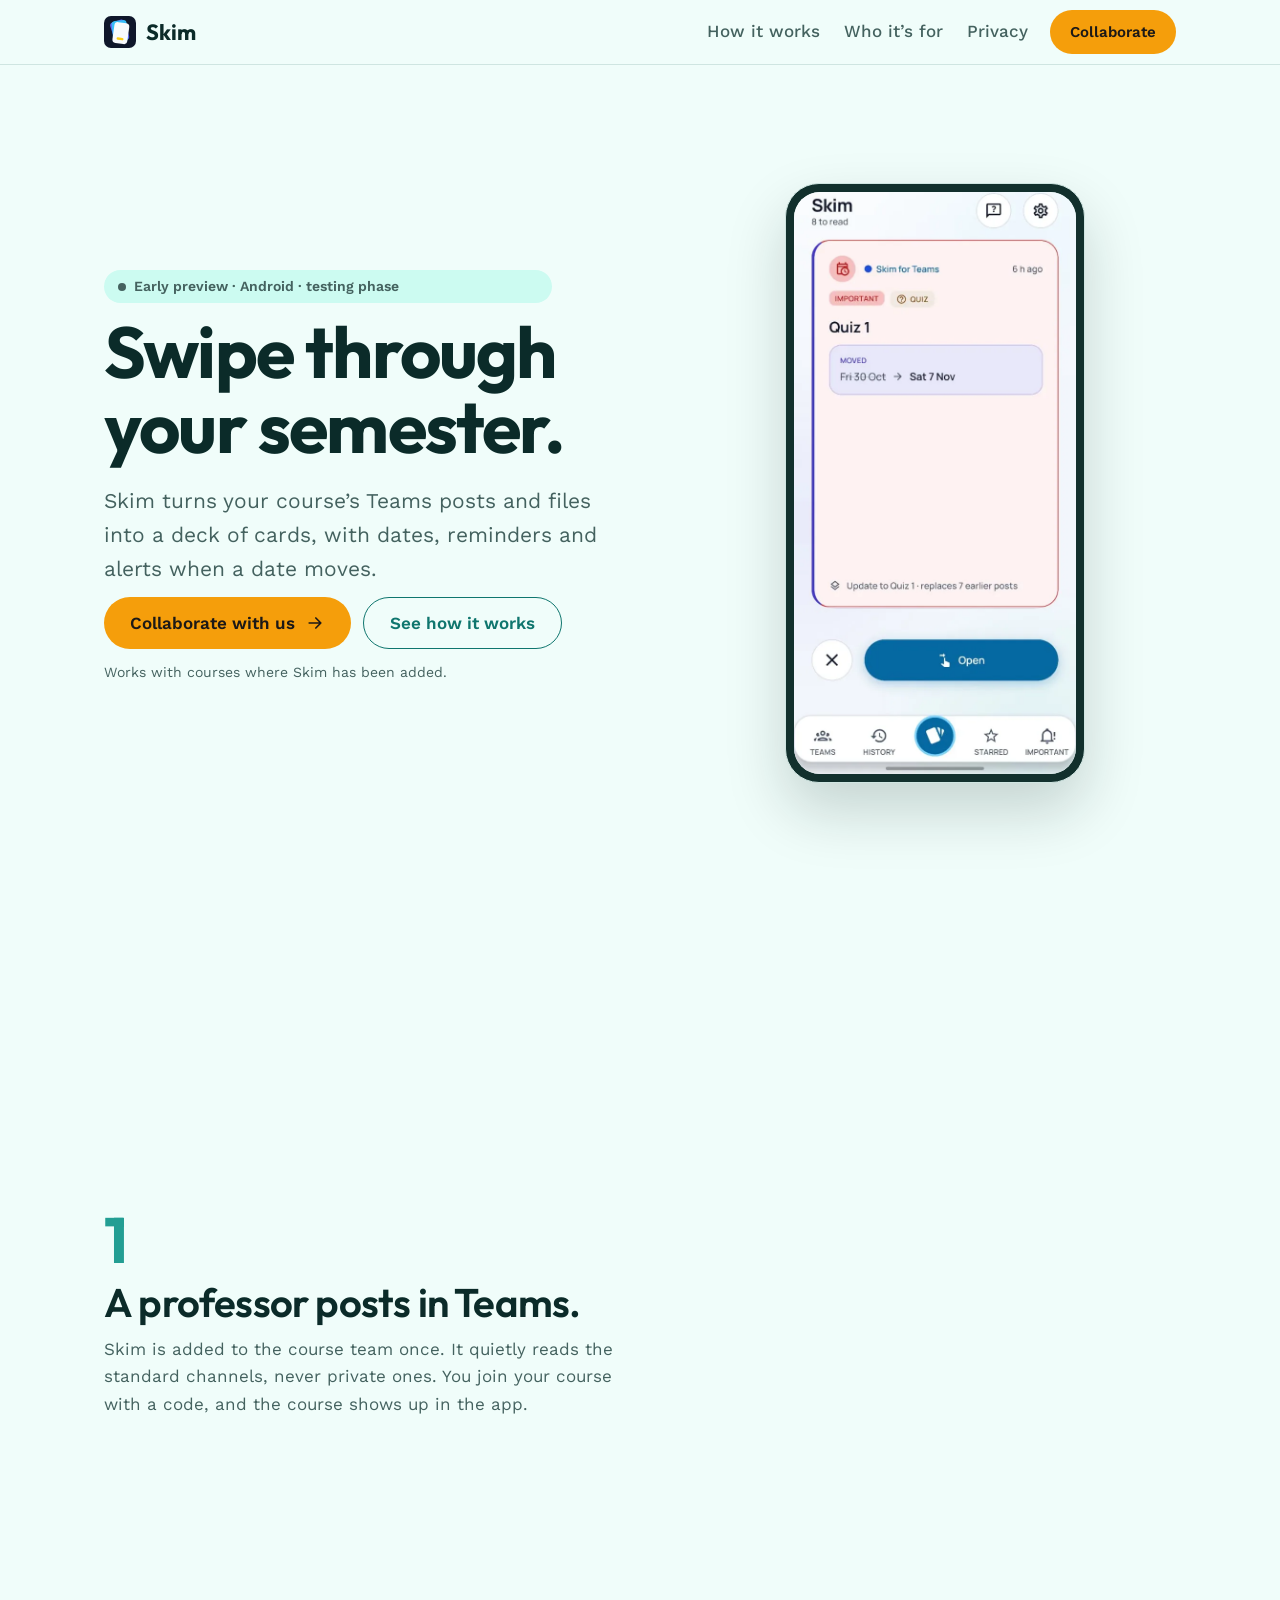
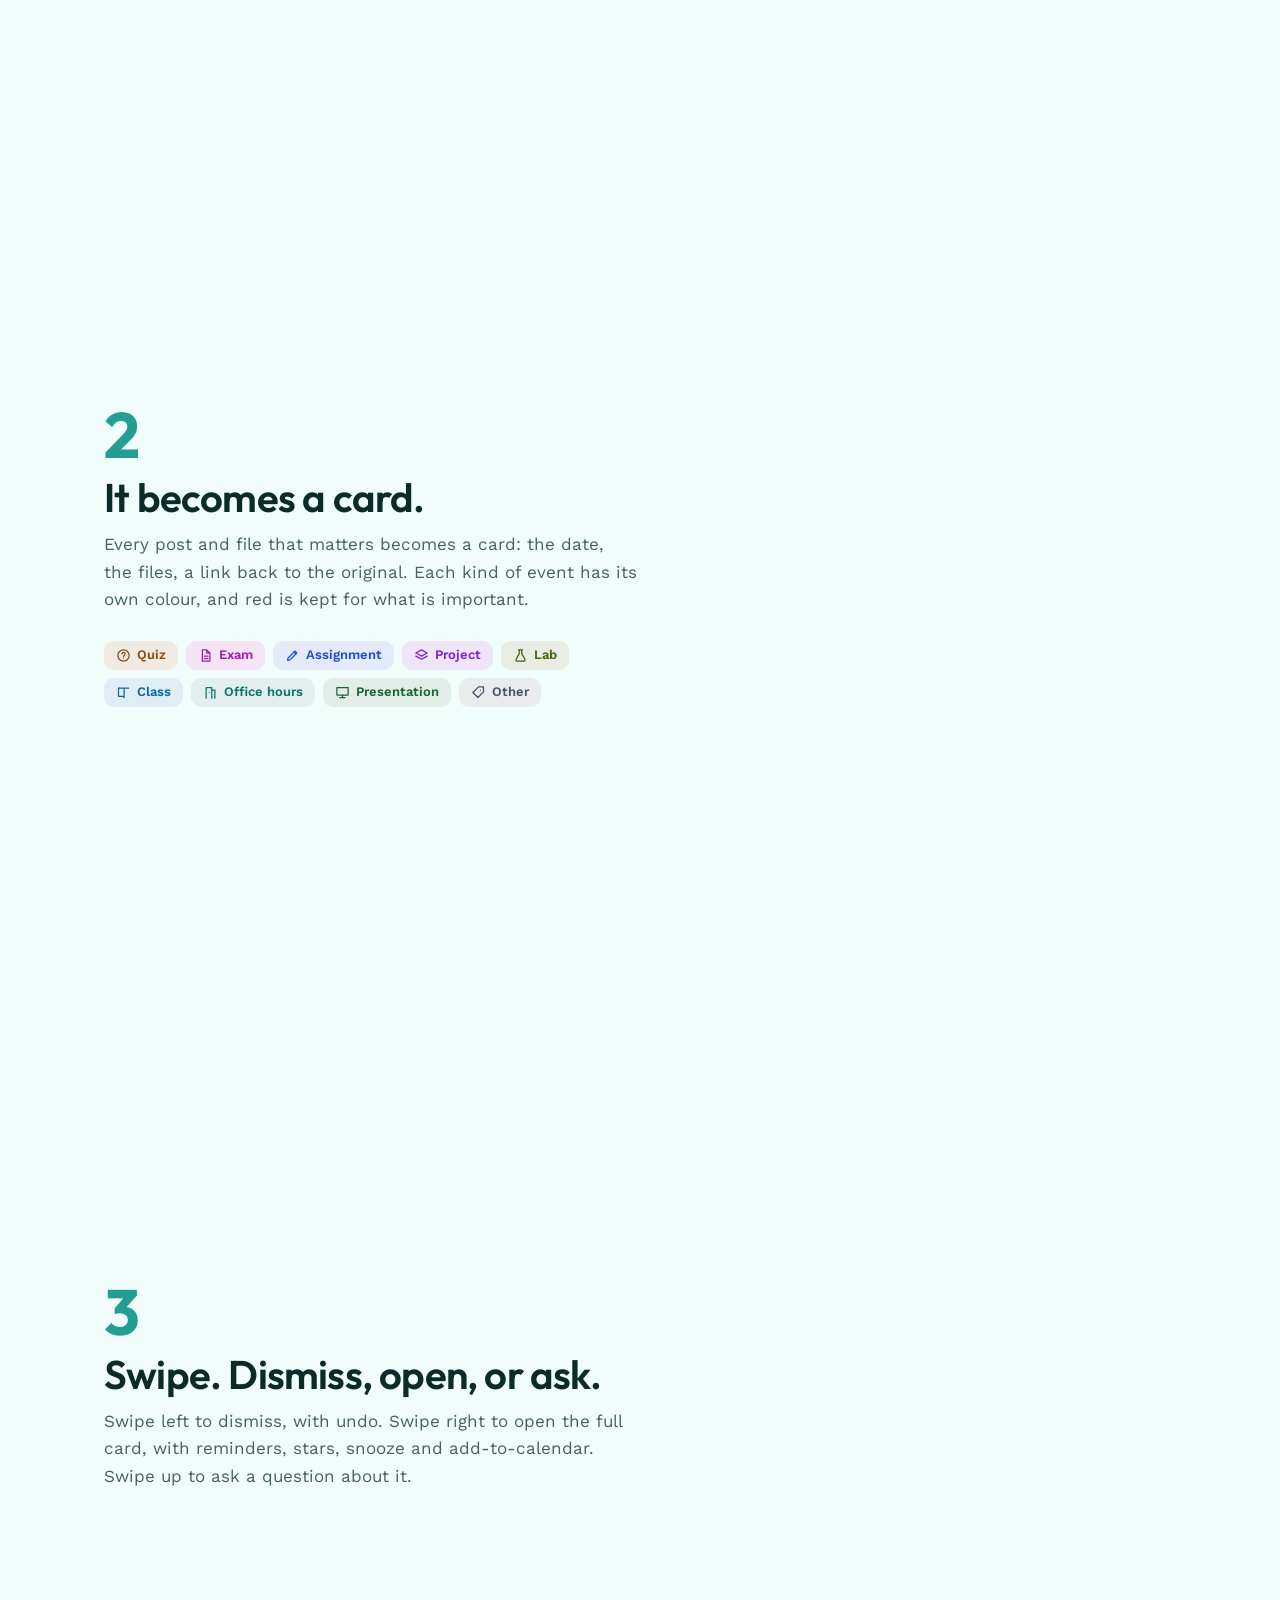
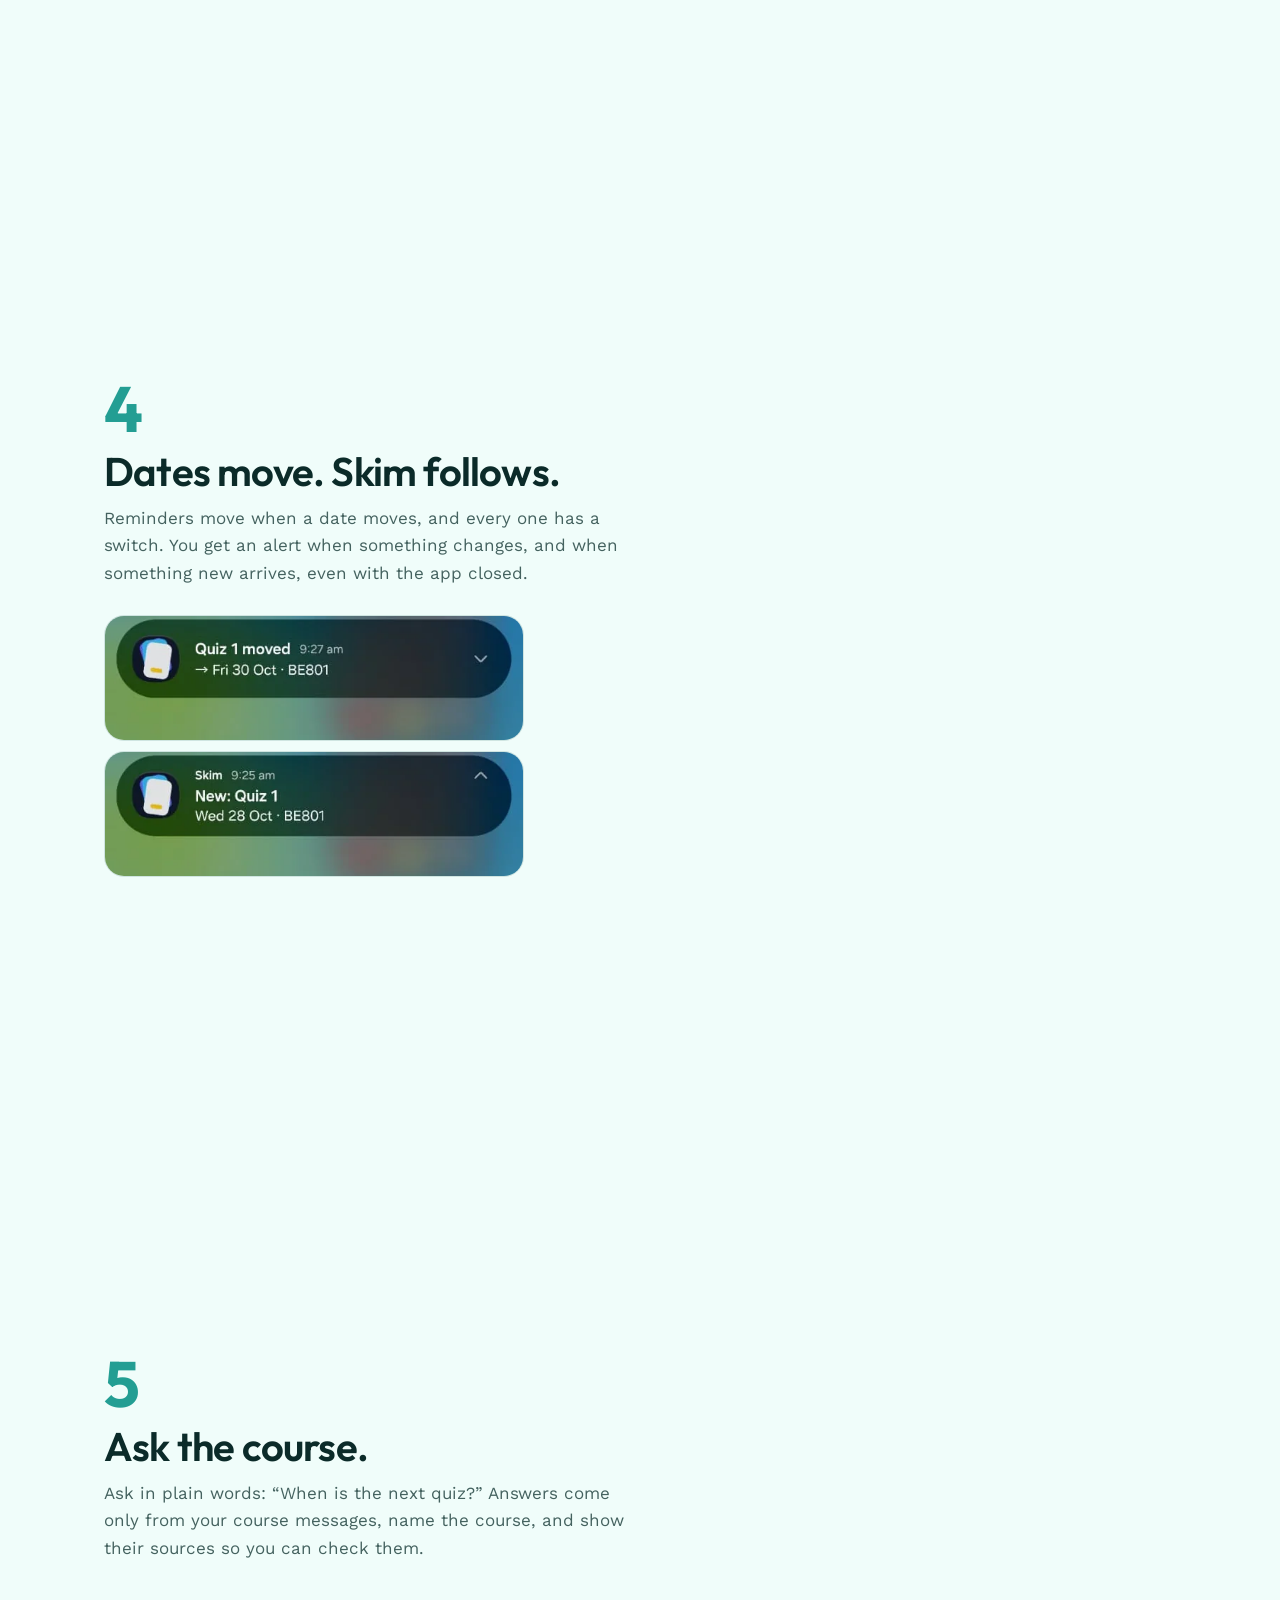
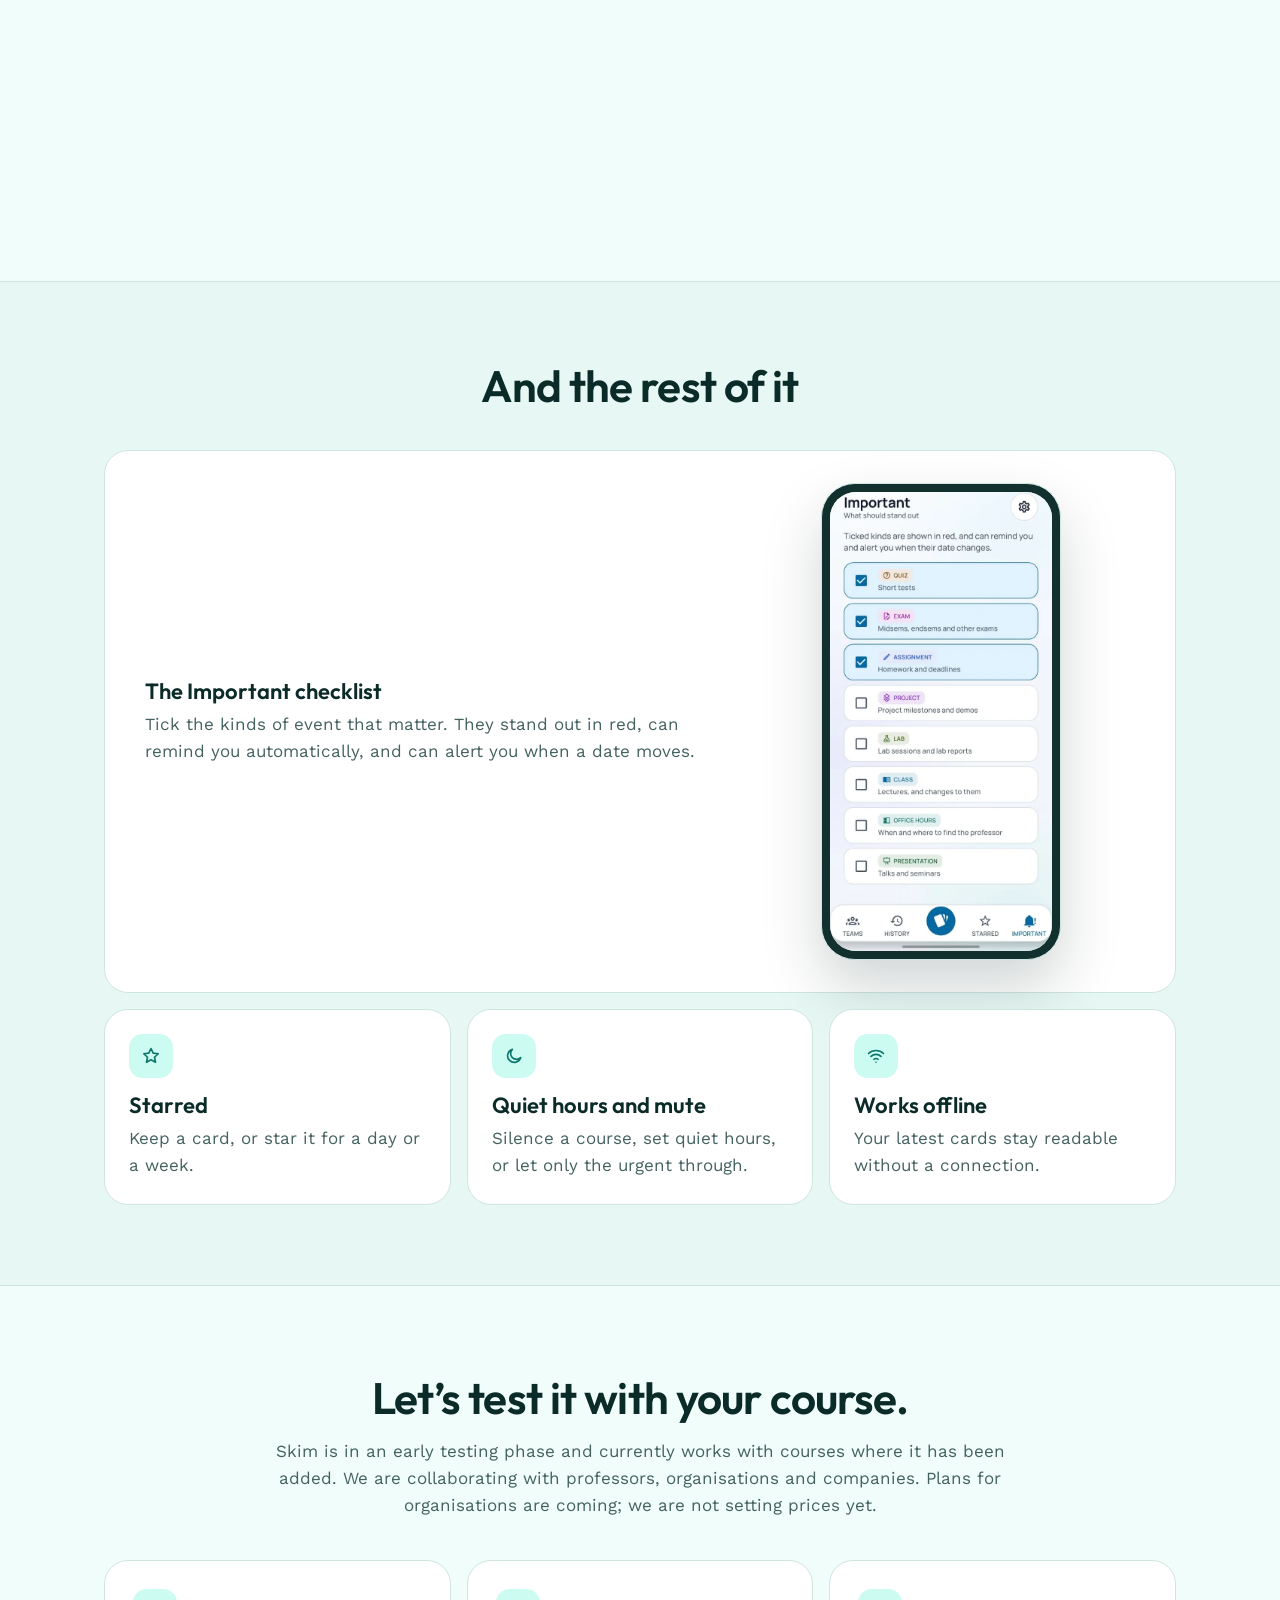
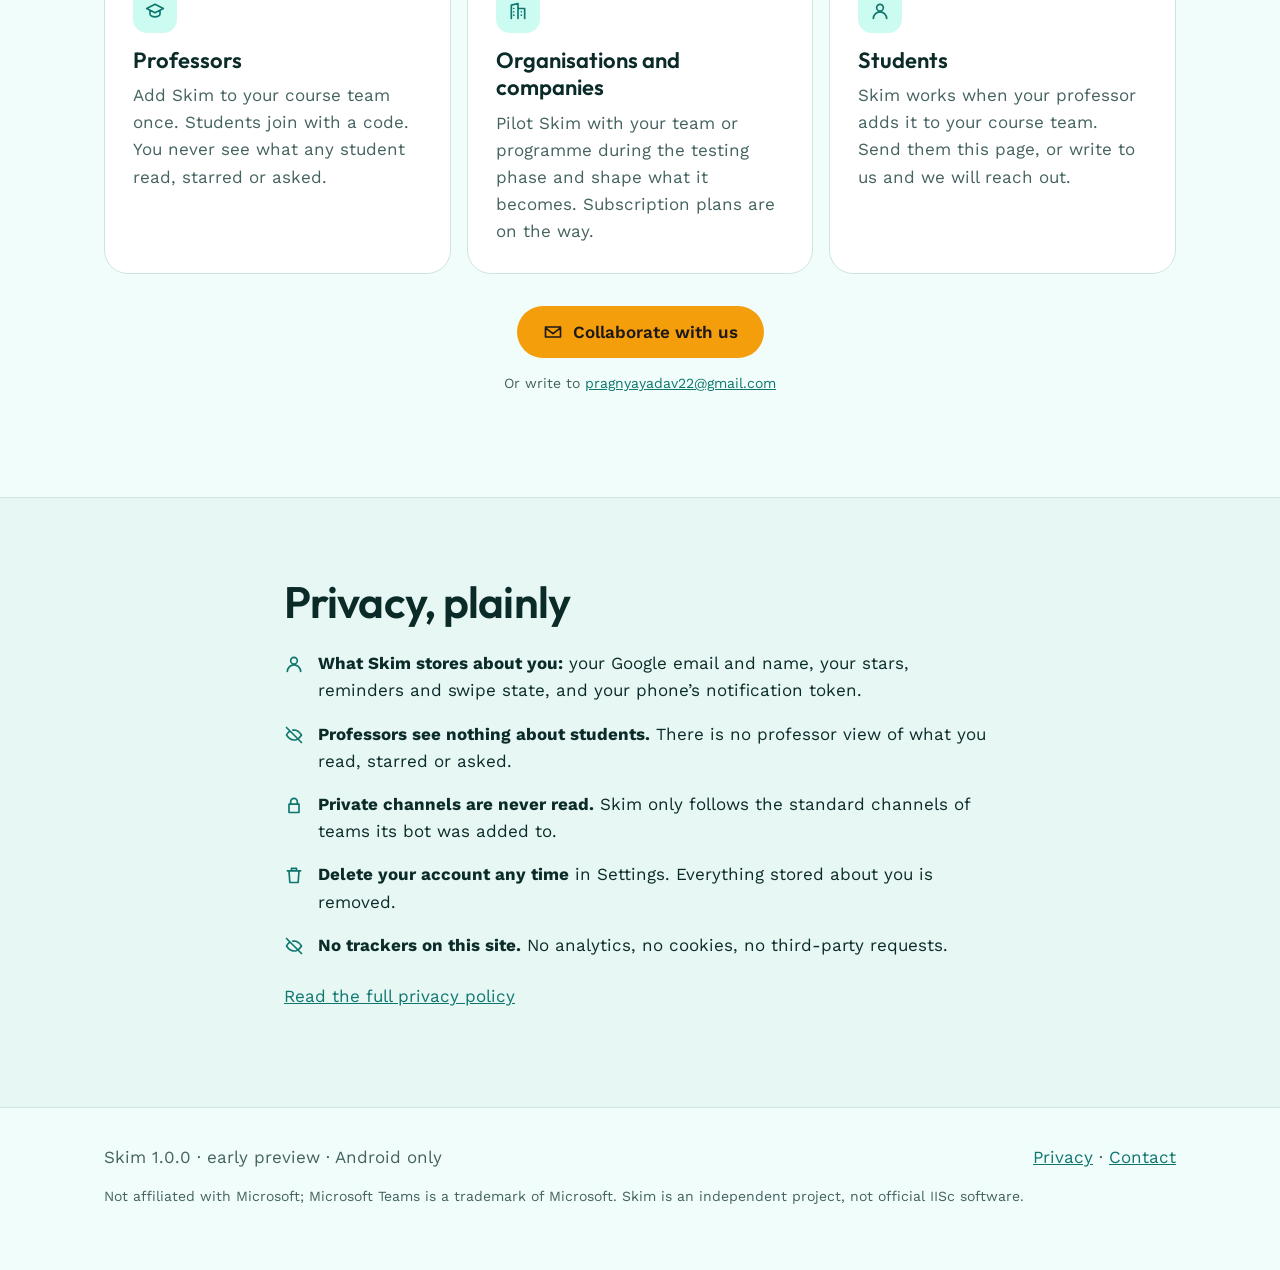
==== commit 3eb9675a: "Site: pinned phone centred below the navbar at every window size; new Reminders screenshot (light an" ====
--- a/index.html
+++ b/index.html
@@ -23,7 +23,7 @@
 <header class="top"><div class="wrap bar">
 <a class="brand" href="./" aria-label="Skim, home"><img src="./assets/logo.svg" width="32" height="32" alt=""><span>Skim</span></a>
 <nav aria-label="Main"><a href="./#story">How it works</a><a href="./#collaborate">Who it’s for</a><a href="./#privacy">Privacy</a>
-<a class="btn sm" href="mailto:Pragnya@SkimForTeams.onmicrosoft.com?subject=Collaborating%20on%20Skim&amp;body=Hi%2C%0A%0AI%20would%20like%20to%20collaborate%20on%20the%20testing%20phase%20of%20Skim.%0A%0AName%3A%0ARole%20%28professor%20%2F%20organisation%20%2F%20company%29%3A%0ACourse%20or%20programme%3A%0A">Collaborate</a></nav>
+<a class="btn sm" href="mailto:pragnyayadav22@gmail.com?subject=Collaborating%20on%20Skim&amp;body=Hi%2C%0A%0AI%20would%20like%20to%20collaborate%20on%20the%20testing%20phase%20of%20Skim.%0A%0AName%3A%0ARole%20%28professor%20%2F%20organisation%20%2F%20company%29%3A%0ACourse%20or%20programme%3A%0A">Collaborate</a></nav>
 </div></header>
 <main id="main">
 <div class="story" id="story-wrap"><div class="wrap story-grid">
@@ -32,13 +32,13 @@
 <p class="badge"><span class="dot"></span>Early preview · Android · testing phase</p>
 <h1 id="h1">Swipe through your semester.</h1>
 <p class="lead">Skim turns your course’s Teams posts and files into a deck of cards, with dates, reminders and alerts when a date moves.</p>
-<p class="cta"><a class="btn" href="mailto:Pragnya@SkimForTeams.onmicrosoft.com?subject=Collaborating%20on%20Skim&amp;body=Hi%2C%0A%0AI%20would%20like%20to%20collaborate%20on%20the%20testing%20phase%20of%20Skim.%0A%0AName%3A%0ARole%20%28professor%20%2F%20organisation%20%2F%20company%29%3A%0ACourse%20or%20programme%3A%0A">Collaborate with us <svg class="ic " viewBox="0 0 24 24" aria-hidden="true" focusable="false"><path d="M5 12h14M13 6l6 6-6 6"/></svg></a><a class="btn ghost" href="#story">See how it works</a></p>
+<p class="cta"><a class="btn" href="mailto:pragnyayadav22@gmail.com?subject=Collaborating%20on%20Skim&amp;body=Hi%2C%0A%0AI%20would%20like%20to%20collaborate%20on%20the%20testing%20phase%20of%20Skim.%0A%0AName%3A%0ARole%20%28professor%20%2F%20organisation%20%2F%20company%29%3A%0ACourse%20or%20programme%3A%0A">Collaborate with us <svg class="ic " viewBox="0 0 24 24" aria-hidden="true" focusable="false"><path d="M5 12h14M13 6l6 6-6 6"/></svg></a><a class="btn ghost" href="#story">See how it works</a></p>
 <p class="small">Works with courses where Skim has been added.</p>
 <div class="phone inline"><div class="bezel"><div class="inner"><picture><source media="(prefers-color-scheme: dark)" srcset="assets/shots/deck-change-dark-295.webp 295w, assets/shots/deck-change-dark-590.webp 590w" sizes="(min-width: 860px) 300px, 70vw"><img src="assets/shots/deck-change-light-590.webp" srcset="assets/shots/deck-change-light-295.webp 295w, assets/shots/deck-change-light-590.webp 590w" sizes="(min-width: 860px) 300px, 70vw" width="590" height="1218" alt="The Skim deck: a quiz card marked important, showing the date moved from Fri 30 Oct to Sat 7 Nov." fetchpriority="high" decoding="async" ></picture></div></div></div>
 </section>
-<div id="story"><article class="chapter reveal" data-step="1"><p class="num" aria-hidden="true">1</p><h2>A professor posts in Teams.</h2><p>Skim is added to the course team once. It quietly reads the standard channels, never private ones. You join your course with a code, and the course shows up in the app.</p><div class="phone inline"><div class="bezel"><div class="inner"><picture><source media="(prefers-color-scheme: dark)" srcset="assets/shots/teams-dark-295.webp 295w, assets/shots/teams-dark-590.webp 590w" sizes="(min-width: 860px) 300px, 70vw"><img src="assets/shots/teams-light-590.webp" srcset="assets/shots/teams-light-295.webp 295w, assets/shots/teams-light-590.webp 590w" sizes="(min-width: 860px) 300px, 70vw" width="590" height="1218" alt="The Teams tab: a list of your courses, each with its own colour dot." loading="lazy" decoding="async" ></picture></div></div></div></article><article class="chapter reveal" data-step="2"><p class="num" aria-hidden="true">2</p><h2>It becomes a card.</h2><p>Every post and file that matters becomes a card: the date, the files, a link back to the original. Each kind of event has its own colour, and red is kept for what is important.</p><ul class="chips" aria-label="Event colours"><li class="chip c-quiz"><svg class="ic " viewBox="0 0 24 24" aria-hidden="true" focusable="false"><path d="M12 3a9 9 0 100 18 9 9 0 000-18zm0 13v.01M9.5 9.5a2.5 2.5 0 114 2c-.9.6-1.5 1-1.5 2"/></svg>Quiz</li><li class="chip c-exam"><svg class="ic " viewBox="0 0 24 24" aria-hidden="true" focusable="false"><path d="M7 3h7l5 5v13H7zM14 3v5h5M10 13h6M10 17h6"/></svg>Exam</li><li class="chip c-assignment"><svg class="ic " viewBox="0 0 24 24" aria-hidden="true" focusable="false"><path d="M4 20l4-1 11-11-3-3L5 16zM14 6l3 3"/></svg>Assignment</li><li class="chip c-project"><svg class="ic " viewBox="0 0 24 24" aria-hidden="true" focusable="false"><path d="M12 3l9 5-9 5-9-5zM3 13l9 5 9-5"/></svg>Project</li><li class="chip c-lab"><svg class="ic " viewBox="0 0 24 24" aria-hidden="true" focusable="false"><path d="M9 3h6M10 3v6l-5 9a2 2 0 002 3h10a2 2 0 002-3l-5-9V3"/></svg>Lab</li><li class="chip c-class"><svg class="ic " viewBox="0 0 24 24" aria-hidden="true" focusable="false"><path d="M4 5h7a2 2 0 012 2v13a2 2 0 00-2-2H4zM20 5h-7"/></svg>Class</li><li class="chip c-office-hours"><svg class="ic " viewBox="0 0 24 24" aria-hidden="true" focusable="false"><path d="M5 21V4h9v17M14 8h5v13M10 12v.01"/></svg>Office hours</li><li class="chip c-presentation"><svg class="ic " viewBox="0 0 24 24" aria-hidden="true" focusable="false"><path d="M3 4h18v12H3zM12 16v4M8 20h8"/></svg>Presentation</li><li class="chip c-other"><svg class="ic " viewBox="0 0 24 24" aria-hidden="true" focusable="false"><path d="M3 12l9-9h8v8l-9 9zM15 8v.01"/></svg>Other</li></ul><div class="phone inline"><div class="bezel"><div class="inner"><picture><source media="(prefers-color-scheme: dark)" srcset="assets/shots/deck-important-dark-295.webp 295w, assets/shots/deck-important-dark-590.webp 590w" sizes="(min-width: 860px) 300px, 70vw"><img src="assets/shots/deck-important-light-590.webp" srcset="assets/shots/deck-important-light-295.webp 295w, assets/shots/deck-important-light-590.webp 590w" sizes="(min-width: 860px) 300px, 70vw" width="590" height="1218" alt="A card for a new assignment, with Important, Assignment and Unconfirmed tags, the due date and an attached file." loading="lazy" decoding="async" ></picture></div></div></div></article><article class="chapter reveal" data-step="3"><p class="num" aria-hidden="true">3</p><h2>Swipe. Dismiss, open, or ask.</h2><p>Swipe left to dismiss, with undo. Swipe right to open the full card, with reminders, stars, snooze and add-to-calendar. Swipe up to ask a question about it.</p><div class="phone inline"><div class="bezel"><div class="inner"><picture><source media="(prefers-color-scheme: dark)" srcset="assets/shots/detail-dark-295.webp 295w, assets/shots/detail-dark-590.webp 590w" sizes="(min-width: 860px) 300px, 70vw"><img src="assets/shots/detail-light-590.webp" srcset="assets/shots/detail-light-295.webp 295w, assets/shots/detail-light-590.webp 590w" sizes="(min-width: 860px) 300px, 70vw" width="590" height="1218" alt="An opened card: a date change, then actions for reminders, starring, snoozing, asking a question, and adding to the calendar." loading="lazy" decoding="async" ></picture></div></div></div></article><article class="chapter reveal" data-step="4"><p class="num" aria-hidden="true">4</p><h2>Dates move. Skim follows.</h2><p>Reminders move when a date moves, and every one has a switch. You get an alert when something changes, and when something new arrives, even with the app closed.</p><div class="notes"><img src="assets/shots/notification-change-card.webp" width="590" height="175" loading="lazy" alt="A notification: Quiz 1 moved, now Fri 30 Oct."><img src="assets/shots/notification-newpost-card.webp" width="590" height="175" loading="lazy" alt="A notification: New, Quiz 1, Wed 28 Oct."></div><div class="phone inline"><div class="bezel"><div class="inner"><picture><img src="assets/shots/reminders-dark-590.webp" srcset="assets/shots/reminders-dark-295.webp 295w, assets/shots/reminders-dark-590.webp 590w" sizes="(min-width: 860px) 300px, 70vw" width="590" height="1218" alt="The Reminders list: each reminder with its time, its kind (automatic or recommended) and an on/off switch." loading="lazy" decoding="async" ></picture></div></div></div></article><article class="chapter reveal" data-step="5"><p class="num" aria-hidden="true">5</p><h2>Ask the course.</h2><p>Ask in plain words: “When is the next quiz?” Answers come only from your course messages, name the course, and show their sources so you can check them.</p><div class="phone inline"><div class="bezel"><div class="inner"><picture><source media="(prefers-color-scheme: dark)" srcset="assets/shots/chat-anchored-dark-295.webp 295w, assets/shots/chat-anchored-dark-590.webp 590w" sizes="(min-width: 860px) 300px, 70vw"><img src="assets/shots/chat-anchored-light-590.webp" srcset="assets/shots/chat-anchored-light-295.webp 295w, assets/shots/chat-anchored-light-590.webp 590w" sizes="(min-width: 860px) 300px, 70vw" width="590" height="1218" alt="Ask the course: the question &quot;Has this changed?&quot; about a quiz card, answered with the new date and a source chip to open the card." loading="lazy" decoding="async" ></picture></div></div></div></article></div>
+<div id="story"><article class="chapter reveal" data-step="1"><p class="num" aria-hidden="true">1</p><h2>A professor posts in Teams.</h2><p>Skim is added to the course team once. It quietly reads the standard channels, never private ones. You join your course with a code, and the course shows up in the app.</p><div class="phone inline"><div class="bezel"><div class="inner"><picture><source media="(prefers-color-scheme: dark)" srcset="assets/shots/teams-dark-295.webp 295w, assets/shots/teams-dark-590.webp 590w" sizes="(min-width: 860px) 300px, 70vw"><img src="assets/shots/teams-light-590.webp" srcset="assets/shots/teams-light-295.webp 295w, assets/shots/teams-light-590.webp 590w" sizes="(min-width: 860px) 300px, 70vw" width="590" height="1218" alt="The Teams tab: a list of your courses, each with its own colour dot." loading="lazy" decoding="async" ></picture></div></div></div></article><article class="chapter reveal" data-step="2"><p class="num" aria-hidden="true">2</p><h2>It becomes a card.</h2><p>Every post and file that matters becomes a card: the date, the files, a link back to the original. Each kind of event has its own colour, and red is kept for what is important.</p><ul class="chips" aria-label="Event colours"><li class="chip c-quiz"><svg class="ic " viewBox="0 0 24 24" aria-hidden="true" focusable="false"><path d="M12 3a9 9 0 100 18 9 9 0 000-18zm0 13v.01M9.5 9.5a2.5 2.5 0 114 2c-.9.6-1.5 1-1.5 2"/></svg>Quiz</li><li class="chip c-exam"><svg class="ic " viewBox="0 0 24 24" aria-hidden="true" focusable="false"><path d="M7 3h7l5 5v13H7zM14 3v5h5M10 13h6M10 17h6"/></svg>Exam</li><li class="chip c-assignment"><svg class="ic " viewBox="0 0 24 24" aria-hidden="true" focusable="false"><path d="M4 20l4-1 11-11-3-3L5 16zM14 6l3 3"/></svg>Assignment</li><li class="chip c-project"><svg class="ic " viewBox="0 0 24 24" aria-hidden="true" focusable="false"><path d="M12 3l9 5-9 5-9-5zM3 13l9 5 9-5"/></svg>Project</li><li class="chip c-lab"><svg class="ic " viewBox="0 0 24 24" aria-hidden="true" focusable="false"><path d="M9 3h6M10 3v6l-5 9a2 2 0 002 3h10a2 2 0 002-3l-5-9V3"/></svg>Lab</li><li class="chip c-class"><svg class="ic " viewBox="0 0 24 24" aria-hidden="true" focusable="false"><path d="M4 5h7a2 2 0 012 2v13a2 2 0 00-2-2H4zM20 5h-7"/></svg>Class</li><li class="chip c-office-hours"><svg class="ic " viewBox="0 0 24 24" aria-hidden="true" focusable="false"><path d="M5 21V4h9v17M14 8h5v13M10 12v.01"/></svg>Office hours</li><li class="chip c-presentation"><svg class="ic " viewBox="0 0 24 24" aria-hidden="true" focusable="false"><path d="M3 4h18v12H3zM12 16v4M8 20h8"/></svg>Presentation</li><li class="chip c-other"><svg class="ic " viewBox="0 0 24 24" aria-hidden="true" focusable="false"><path d="M3 12l9-9h8v8l-9 9zM15 8v.01"/></svg>Other</li></ul><div class="phone inline"><div class="bezel"><div class="inner"><picture><source media="(prefers-color-scheme: dark)" srcset="assets/shots/deck-important-dark-295.webp 295w, assets/shots/deck-important-dark-590.webp 590w" sizes="(min-width: 860px) 300px, 70vw"><img src="assets/shots/deck-important-light-590.webp" srcset="assets/shots/deck-important-light-295.webp 295w, assets/shots/deck-important-light-590.webp 590w" sizes="(min-width: 860px) 300px, 70vw" width="590" height="1218" alt="A card for a new assignment, with Important, Assignment and Unconfirmed tags, the due date and an attached file." loading="lazy" decoding="async" ></picture></div></div></div></article><article class="chapter reveal" data-step="3"><p class="num" aria-hidden="true">3</p><h2>Swipe. Dismiss, open, or ask.</h2><p>Swipe left to dismiss, with undo. Swipe right to open the full card, with reminders, stars, snooze and add-to-calendar. Swipe up to ask a question about it.</p><div class="phone inline"><div class="bezel"><div class="inner"><picture><source media="(prefers-color-scheme: dark)" srcset="assets/shots/detail-dark-295.webp 295w, assets/shots/detail-dark-590.webp 590w" sizes="(min-width: 860px) 300px, 70vw"><img src="assets/shots/detail-light-590.webp" srcset="assets/shots/detail-light-295.webp 295w, assets/shots/detail-light-590.webp 590w" sizes="(min-width: 860px) 300px, 70vw" width="590" height="1218" alt="An opened card: a date change, then actions for reminders, starring, snoozing, asking a question, and adding to the calendar." loading="lazy" decoding="async" ></picture></div></div></div></article><article class="chapter reveal" data-step="4"><p class="num" aria-hidden="true">4</p><h2>Dates move. Skim follows.</h2><p>Reminders move when a date moves, and every one has a switch. You get an alert when something changes, and when something new arrives, even with the app closed.</p><div class="notes"><img src="assets/shots/notification-change-card.webp" width="590" height="175" loading="lazy" alt="A notification: Quiz 1 moved, now Fri 30 Oct."><img src="assets/shots/notification-newpost-card.webp" width="590" height="175" loading="lazy" alt="A notification: New, Quiz 1, Wed 28 Oct."></div><div class="phone inline"><div class="bezel"><div class="inner"><picture><source media="(prefers-color-scheme: dark)" srcset="assets/shots/reminders-dark-295.webp 295w, assets/shots/reminders-dark-590.webp 590w" sizes="(min-width: 860px) 300px, 70vw"><img src="assets/shots/reminders-light-590.webp" srcset="assets/shots/reminders-light-295.webp 295w, assets/shots/reminders-light-590.webp 590w" sizes="(min-width: 860px) 300px, 70vw" width="590" height="1218" alt="The Reminders list: each reminder with its time, its kind (automatic or recommended) and an on/off switch; two are switched off." loading="lazy" decoding="async" ></picture></div></div></div></article><article class="chapter reveal" data-step="5"><p class="num" aria-hidden="true">5</p><h2>Ask the course.</h2><p>Ask in plain words: “When is the next quiz?” Answers come only from your course messages, name the course, and show their sources so you can check them.</p><div class="phone inline"><div class="bezel"><div class="inner"><picture><source media="(prefers-color-scheme: dark)" srcset="assets/shots/chat-anchored-dark-295.webp 295w, assets/shots/chat-anchored-dark-590.webp 590w" sizes="(min-width: 860px) 300px, 70vw"><img src="assets/shots/chat-anchored-light-590.webp" srcset="assets/shots/chat-anchored-light-295.webp 295w, assets/shots/chat-anchored-light-590.webp 590w" sizes="(min-width: 860px) 300px, 70vw" width="590" height="1218" alt="Ask the course: the question &quot;Has this changed?&quot; about a quiz card, answered with the new date and a source chip to open the card." loading="lazy" decoding="async" ></picture></div></div></div></article></div>
 </div>
-<div class="pin" aria-label="The Skim app" role="group"><div class="phone"><div class="bezel"><div class="inner" id="screens"><div class="screen is-on" data-screen="0"><picture><source media="(prefers-color-scheme: dark)" srcset="assets/shots/deck-change-dark-295.webp 295w, assets/shots/deck-change-dark-590.webp 590w" sizes="(min-width: 860px) 300px, 70vw"><img src="assets/shots/deck-change-light-590.webp" srcset="assets/shots/deck-change-light-295.webp 295w, assets/shots/deck-change-light-590.webp 590w" sizes="(min-width: 860px) 300px, 70vw" width="590" height="1218" alt="The Skim deck: a quiz card marked important, showing the date moved from Fri 30 Oct to Sat 7 Nov." fetchpriority="high" decoding="async" ></picture></div><div class="screen" data-screen="1"><picture><source media="(prefers-color-scheme: dark)" srcset="assets/shots/teams-dark-295.webp 295w, assets/shots/teams-dark-590.webp 590w" sizes="(min-width: 860px) 300px, 70vw"><img src="assets/shots/teams-light-590.webp" srcset="assets/shots/teams-light-295.webp 295w, assets/shots/teams-light-590.webp 590w" sizes="(min-width: 860px) 300px, 70vw" width="590" height="1218" alt="The Teams tab: a list of your courses, each with its own colour dot." loading="lazy" decoding="async" ></picture></div><div class="screen" data-screen="2"><picture><source media="(prefers-color-scheme: dark)" srcset="assets/shots/deck-important-dark-295.webp 295w, assets/shots/deck-important-dark-590.webp 590w" sizes="(min-width: 860px) 300px, 70vw"><img src="assets/shots/deck-important-light-590.webp" srcset="assets/shots/deck-important-light-295.webp 295w, assets/shots/deck-important-light-590.webp 590w" sizes="(min-width: 860px) 300px, 70vw" width="590" height="1218" alt="A card for a new assignment, with Important, Assignment and Unconfirmed tags, the due date and an attached file." loading="lazy" decoding="async" ></picture></div><div class="screen" data-screen="3"><picture><source media="(prefers-color-scheme: dark)" srcset="assets/shots/detail-dark-295.webp 295w, assets/shots/detail-dark-590.webp 590w" sizes="(min-width: 860px) 300px, 70vw"><img src="assets/shots/detail-light-590.webp" srcset="assets/shots/detail-light-295.webp 295w, assets/shots/detail-light-590.webp 590w" sizes="(min-width: 860px) 300px, 70vw" width="590" height="1218" alt="An opened card: a date change, then actions for reminders, starring, snoozing, asking a question, and adding to the calendar." loading="lazy" decoding="async" ></picture></div><div class="screen" data-screen="4"><picture><img src="assets/shots/reminders-dark-590.webp" srcset="assets/shots/reminders-dark-295.webp 295w, assets/shots/reminders-dark-590.webp 590w" sizes="(min-width: 860px) 300px, 70vw" width="590" height="1218" alt="The Reminders list: each reminder with its time, its kind (automatic or recommended) and an on/off switch." loading="lazy" decoding="async" ></picture></div><div class="screen" data-screen="5"><picture><source media="(prefers-color-scheme: dark)" srcset="assets/shots/chat-anchored-dark-295.webp 295w, assets/shots/chat-anchored-dark-590.webp 590w" sizes="(min-width: 860px) 300px, 70vw"><img src="assets/shots/chat-anchored-light-590.webp" srcset="assets/shots/chat-anchored-light-295.webp 295w, assets/shots/chat-anchored-light-590.webp 590w" sizes="(min-width: 860px) 300px, 70vw" width="590" height="1218" alt="Ask the course: the question &quot;Has this changed?&quot; about a quiz card, answered with the new date and a source chip to open the card." loading="lazy" decoding="async" ></picture></div></div></div></div></div>
+<div class="pin" aria-label="The Skim app" role="group"><div class="phone"><div class="bezel"><div class="inner" id="screens"><div class="screen is-on" data-screen="0"><picture><source media="(prefers-color-scheme: dark)" srcset="assets/shots/deck-change-dark-295.webp 295w, assets/shots/deck-change-dark-590.webp 590w" sizes="(min-width: 860px) 300px, 70vw"><img src="assets/shots/deck-change-light-590.webp" srcset="assets/shots/deck-change-light-295.webp 295w, assets/shots/deck-change-light-590.webp 590w" sizes="(min-width: 860px) 300px, 70vw" width="590" height="1218" alt="The Skim deck: a quiz card marked important, showing the date moved from Fri 30 Oct to Sat 7 Nov." fetchpriority="high" decoding="async" ></picture></div><div class="screen" data-screen="1"><picture><source media="(prefers-color-scheme: dark)" srcset="assets/shots/teams-dark-295.webp 295w, assets/shots/teams-dark-590.webp 590w" sizes="(min-width: 860px) 300px, 70vw"><img src="assets/shots/teams-light-590.webp" srcset="assets/shots/teams-light-295.webp 295w, assets/shots/teams-light-590.webp 590w" sizes="(min-width: 860px) 300px, 70vw" width="590" height="1218" alt="The Teams tab: a list of your courses, each with its own colour dot." loading="lazy" decoding="async" ></picture></div><div class="screen" data-screen="2"><picture><source media="(prefers-color-scheme: dark)" srcset="assets/shots/deck-important-dark-295.webp 295w, assets/shots/deck-important-dark-590.webp 590w" sizes="(min-width: 860px) 300px, 70vw"><img src="assets/shots/deck-important-light-590.webp" srcset="assets/shots/deck-important-light-295.webp 295w, assets/shots/deck-important-light-590.webp 590w" sizes="(min-width: 860px) 300px, 70vw" width="590" height="1218" alt="A card for a new assignment, with Important, Assignment and Unconfirmed tags, the due date and an attached file." loading="lazy" decoding="async" ></picture></div><div class="screen" data-screen="3"><picture><source media="(prefers-color-scheme: dark)" srcset="assets/shots/detail-dark-295.webp 295w, assets/shots/detail-dark-590.webp 590w" sizes="(min-width: 860px) 300px, 70vw"><img src="assets/shots/detail-light-590.webp" srcset="assets/shots/detail-light-295.webp 295w, assets/shots/detail-light-590.webp 590w" sizes="(min-width: 860px) 300px, 70vw" width="590" height="1218" alt="An opened card: a date change, then actions for reminders, starring, snoozing, asking a question, and adding to the calendar." loading="lazy" decoding="async" ></picture></div><div class="screen" data-screen="4"><picture><source media="(prefers-color-scheme: dark)" srcset="assets/shots/reminders-dark-295.webp 295w, assets/shots/reminders-dark-590.webp 590w" sizes="(min-width: 860px) 300px, 70vw"><img src="assets/shots/reminders-light-590.webp" srcset="assets/shots/reminders-light-295.webp 295w, assets/shots/reminders-light-590.webp 590w" sizes="(min-width: 860px) 300px, 70vw" width="590" height="1218" alt="The Reminders list: each reminder with its time, its kind (automatic or recommended) and an on/off switch; two are switched off." loading="lazy" decoding="async" ></picture></div><div class="screen" data-screen="5"><picture><source media="(prefers-color-scheme: dark)" srcset="assets/shots/chat-anchored-dark-295.webp 295w, assets/shots/chat-anchored-dark-590.webp 590w" sizes="(min-width: 860px) 300px, 70vw"><img src="assets/shots/chat-anchored-light-590.webp" srcset="assets/shots/chat-anchored-light-295.webp 295w, assets/shots/chat-anchored-light-590.webp 590w" sizes="(min-width: 860px) 300px, 70vw" width="590" height="1218" alt="Ask the course: the question &quot;Has this changed?&quot; about a quiz card, answered with the new date and a source chip to open the card." loading="lazy" decoding="async" ></picture></div></div></div></div></div>
 </div></div>
 
 <section class="band"><div class="wrap"><h2 class="center">And the rest of it</h2><ul class="tiles">
@@ -57,8 +57,8 @@
 <li class="card reveal"><span class="fi"><svg class="ic " viewBox="0 0 24 24" aria-hidden="true" focusable="false"><path d="M4 21V5l8-2v18M12 9h8v12M7 9v.01M7 13v.01M7 17v.01M16 13v.01M16 17v.01"/></svg></span><h3>Organisations and companies</h3><p>Pilot Skim with your team or programme during the testing phase and shape what it becomes. Subscription plans are on the way.</p></li>
 <li class="card reveal"><span class="fi"><svg class="ic " viewBox="0 0 24 24" aria-hidden="true" focusable="false"><path d="M12 12a4 4 0 100-8 4 4 0 000 8zM4 21a8 8 0 0116 0"/></svg></span><h3>Students</h3><p>Skim works when your professor adds it to your course team. Send them this page, or write to us and we will reach out.</p></li>
 </ul>
-<p class="cta center"><a class="btn" href="mailto:Pragnya@SkimForTeams.onmicrosoft.com?subject=Collaborating%20on%20Skim&amp;body=Hi%2C%0A%0AI%20would%20like%20to%20collaborate%20on%20the%20testing%20phase%20of%20Skim.%0A%0AName%3A%0ARole%20%28professor%20%2F%20organisation%20%2F%20company%29%3A%0ACourse%20or%20programme%3A%0A"><svg class="ic " viewBox="0 0 24 24" aria-hidden="true" focusable="false"><path d="M3 6h18v12H3zM3 7l9 7 9-7"/></svg>Collaborate with us</a></p>
-<p class="small center">Or write to <a href="mailto:Pragnya@SkimForTeams.onmicrosoft.com?subject=Collaborating%20on%20Skim&amp;body=Hi%2C%0A%0AI%20would%20like%20to%20collaborate%20on%20the%20testing%20phase%20of%20Skim.%0A%0AName%3A%0ARole%20%28professor%20%2F%20organisation%20%2F%20company%29%3A%0ACourse%20or%20programme%3A%0A">Pragnya@SkimForTeams.onmicrosoft.com</a></p>
+<p class="cta center"><a class="btn" href="mailto:pragnyayadav22@gmail.com?subject=Collaborating%20on%20Skim&amp;body=Hi%2C%0A%0AI%20would%20like%20to%20collaborate%20on%20the%20testing%20phase%20of%20Skim.%0A%0AName%3A%0ARole%20%28professor%20%2F%20organisation%20%2F%20company%29%3A%0ACourse%20or%20programme%3A%0A"><svg class="ic " viewBox="0 0 24 24" aria-hidden="true" focusable="false"><path d="M3 6h18v12H3zM3 7l9 7 9-7"/></svg>Collaborate with us</a></p>
+<p class="small center">Or write to <a href="mailto:pragnyayadav22@gmail.com?subject=Collaborating%20on%20Skim&amp;body=Hi%2C%0A%0AI%20would%20like%20to%20collaborate%20on%20the%20testing%20phase%20of%20Skim.%0A%0AName%3A%0ARole%20%28professor%20%2F%20organisation%20%2F%20company%29%3A%0ACourse%20or%20programme%3A%0A">pragnyayadav22@gmail.com</a></p>
 </div></section>
 
 <section id="privacy" class="band"><div class="wrap narrow">
@@ -75,7 +75,7 @@
 </main>
 <footer class="foot"><div class="wrap">
 <div class="foot-row"><span>Skim 1.0.0 · early preview · Android only</span>
-<span><a href="./privacy/">Privacy</a> · <a href="mailto:Pragnya@SkimForTeams.onmicrosoft.com?subject=Collaborating%20on%20Skim&amp;body=Hi%2C%0A%0AI%20would%20like%20to%20collaborate%20on%20the%20testing%20phase%20of%20Skim.%0A%0AName%3A%0ARole%20%28professor%20%2F%20organisation%20%2F%20company%29%3A%0ACourse%20or%20programme%3A%0A">Contact</a></span></div>
+<span><a href="./privacy/">Privacy</a> · <a href="mailto:pragnyayadav22@gmail.com?subject=Collaborating%20on%20Skim&amp;body=Hi%2C%0A%0AI%20would%20like%20to%20collaborate%20on%20the%20testing%20phase%20of%20Skim.%0A%0AName%3A%0ARole%20%28professor%20%2F%20organisation%20%2F%20company%29%3A%0ACourse%20or%20programme%3A%0A">Contact</a></span></div>
 <p class="small">Not affiliated with Microsoft; Microsoft Teams is a trademark of Microsoft. Skim is an independent project, not official IISc software.</p>
 </div></footer>
 <script src="./assets/site.js" defer></script>
--- a/assets/style.css
+++ b/assets/style.css
@@ -46,10 +46,11 @@
 .pin{display:none}
 @media (min-width:860px){
  .story-grid{grid-template-columns:minmax(0,1.05fr) minmax(0,.95fr);column-gap:56px}
- .pin{display:block;position:sticky;top:calc(50vh - 340px);align-self:start;height:max-content;order:2;padding-top:0;margin-top:56px}
+ .pin{display:flex;align-items:center;justify-content:center;position:sticky;top:64px;height:calc(100vh - 64px);align-self:start;order:2}
+ .pin .phone{width:min(300px,calc((100vh - 144px) * .4844 + 16px));margin:0}
  .story-text{order:1}.inline{display:none}
- .hero{min-height:78vh;display:flex;flex-direction:column;justify-content:center;padding-top:24px}
- .chapter:not(.hero){min-height:86vh;display:flex;flex-direction:column;justify-content:center}
+ .hero,.chapter:not(.hero){min-height:calc(100vh - 64px);display:flex;flex-direction:column;justify-content:center}
+ .hero{padding-top:0;padding-bottom:0}.chapter:not(.hero){padding:0}
  .screen{position:absolute;inset:0;opacity:0;transition:opacity .25s ease}.screen.is-on{opacity:1}
  .screen picture,.screen img{width:100%;height:100%}
 }
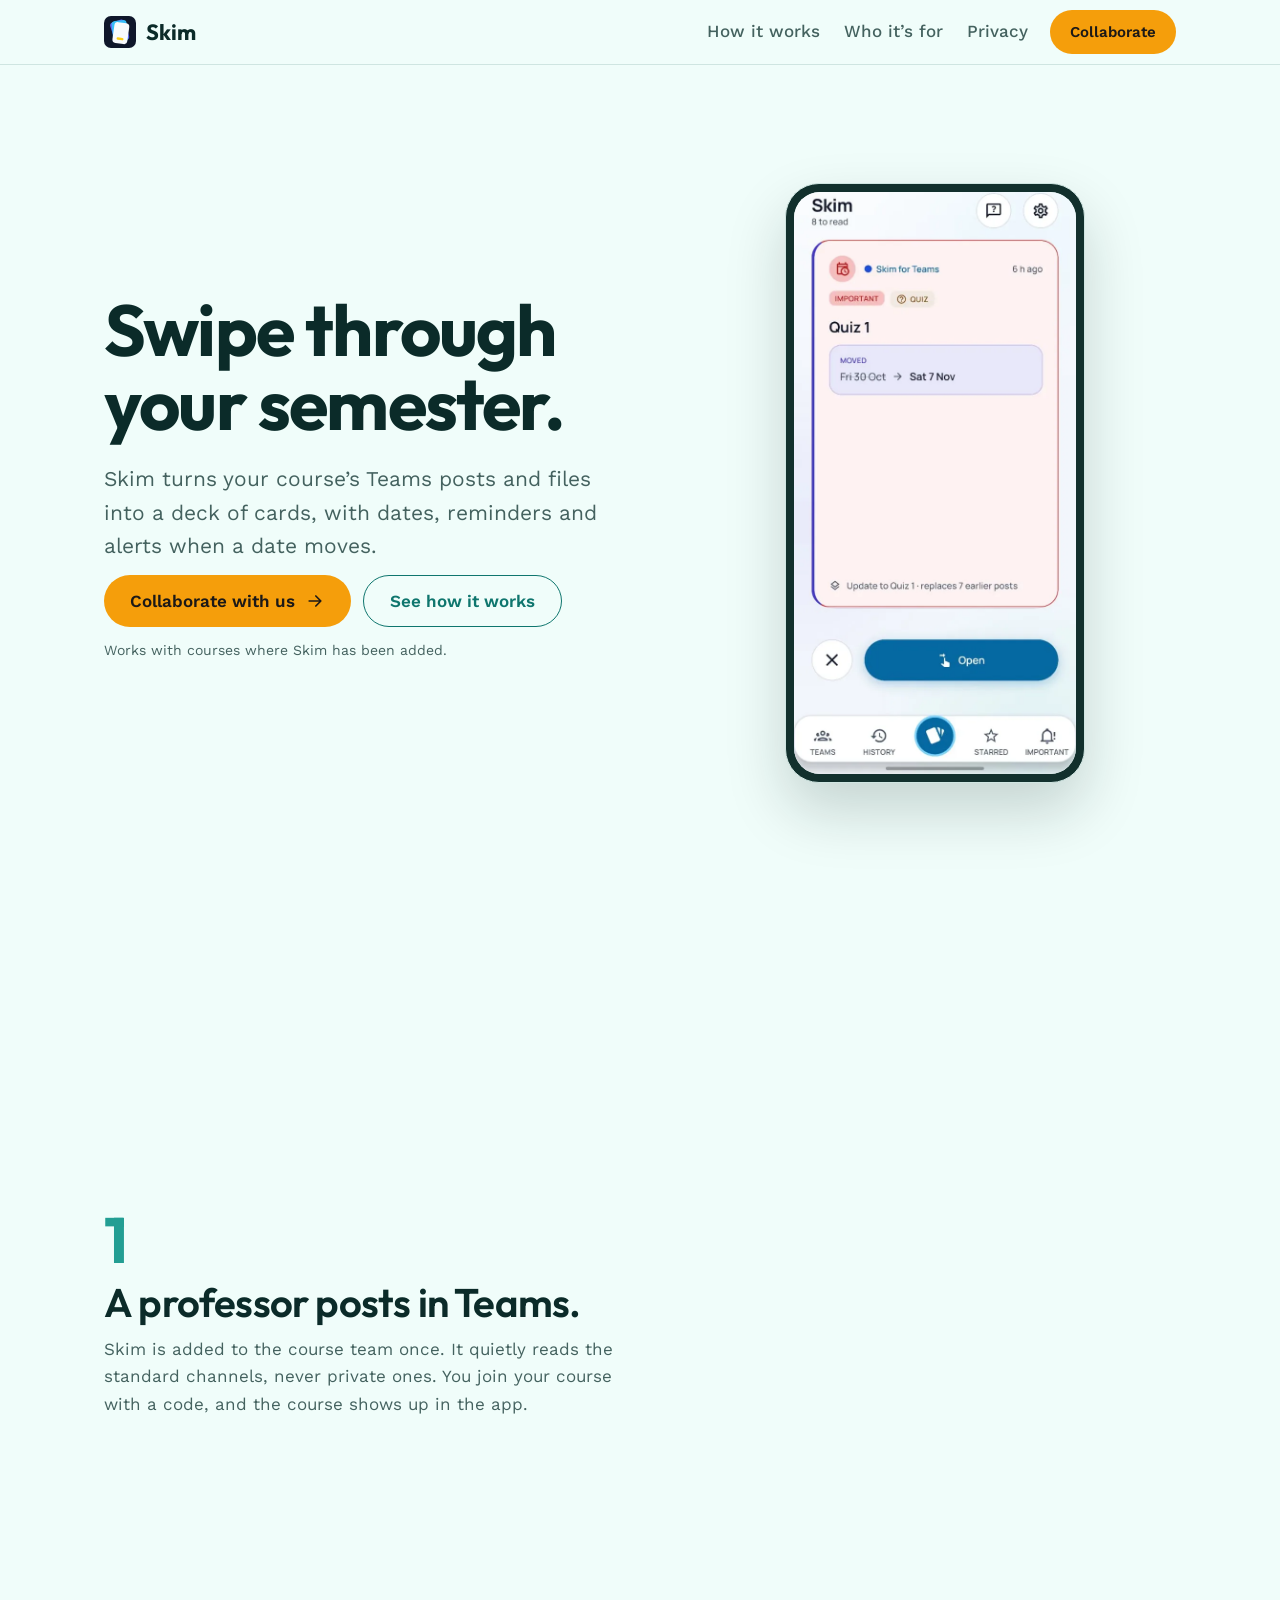
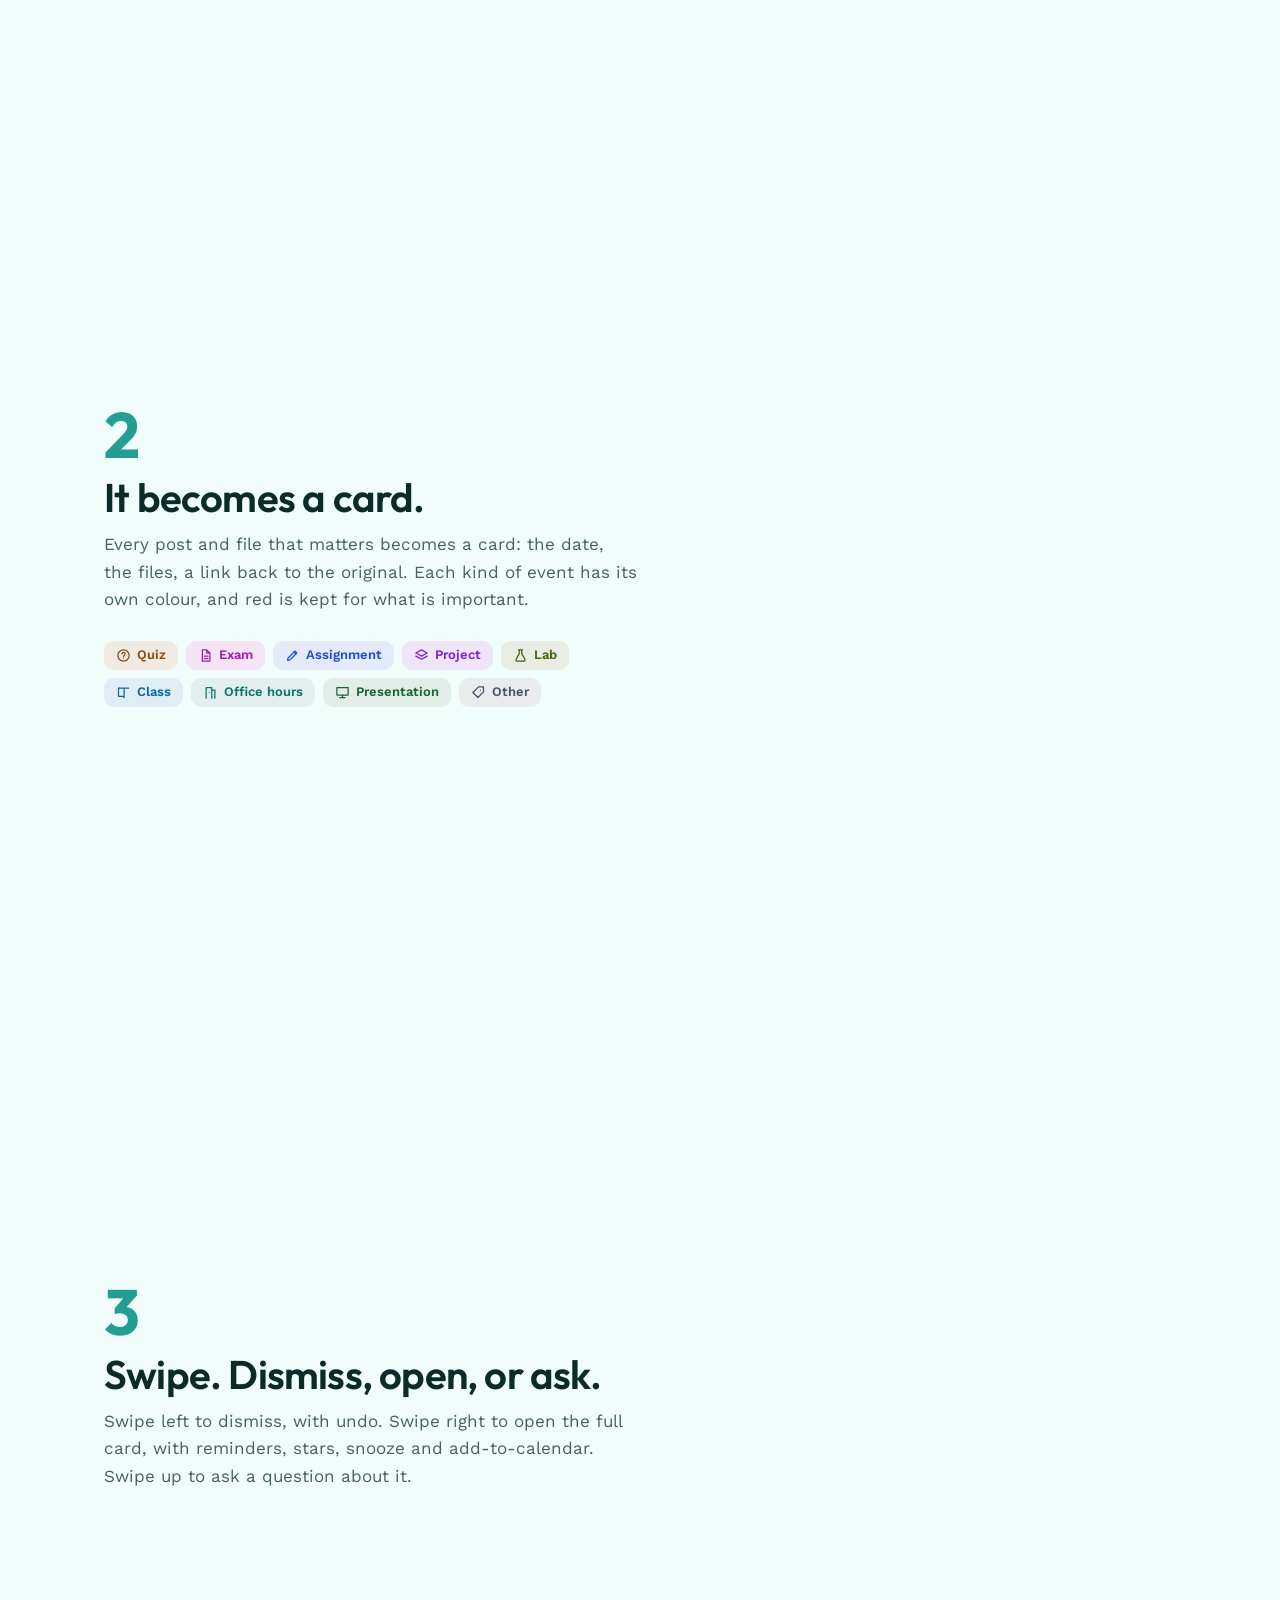
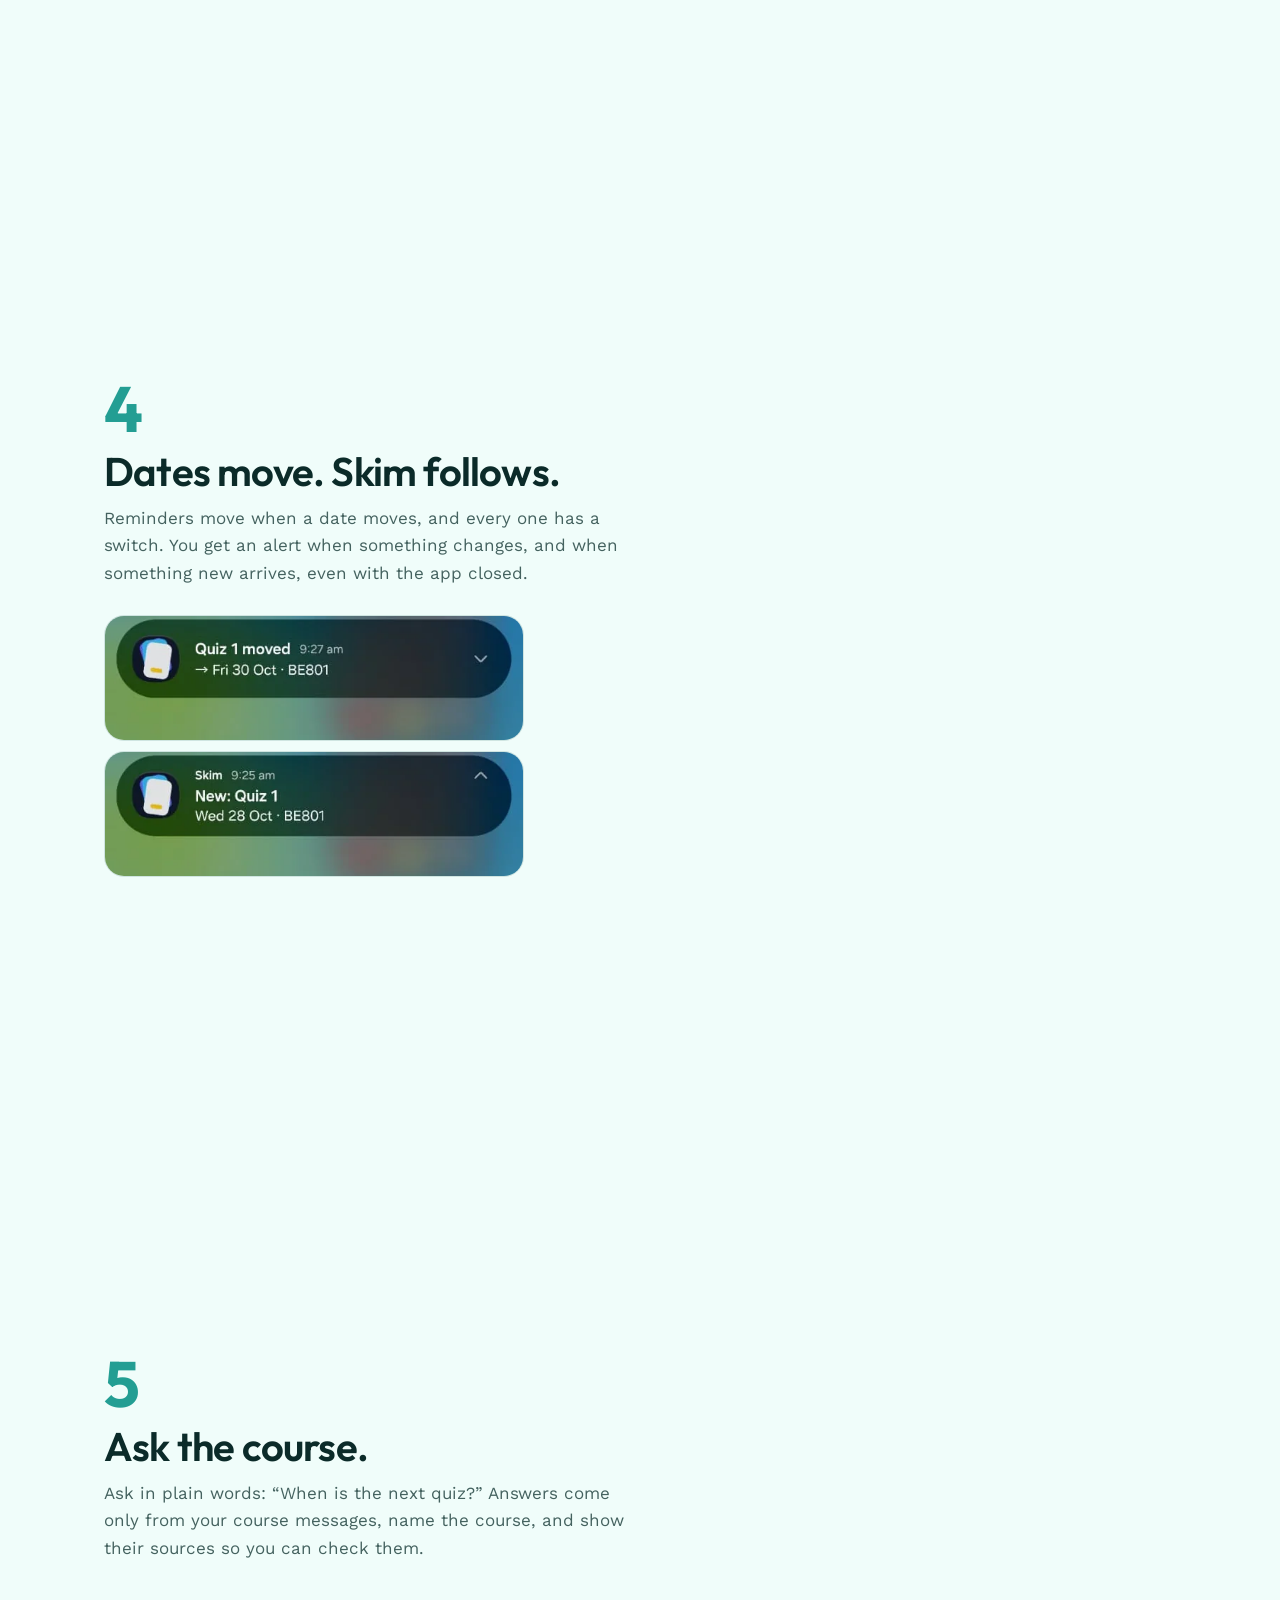
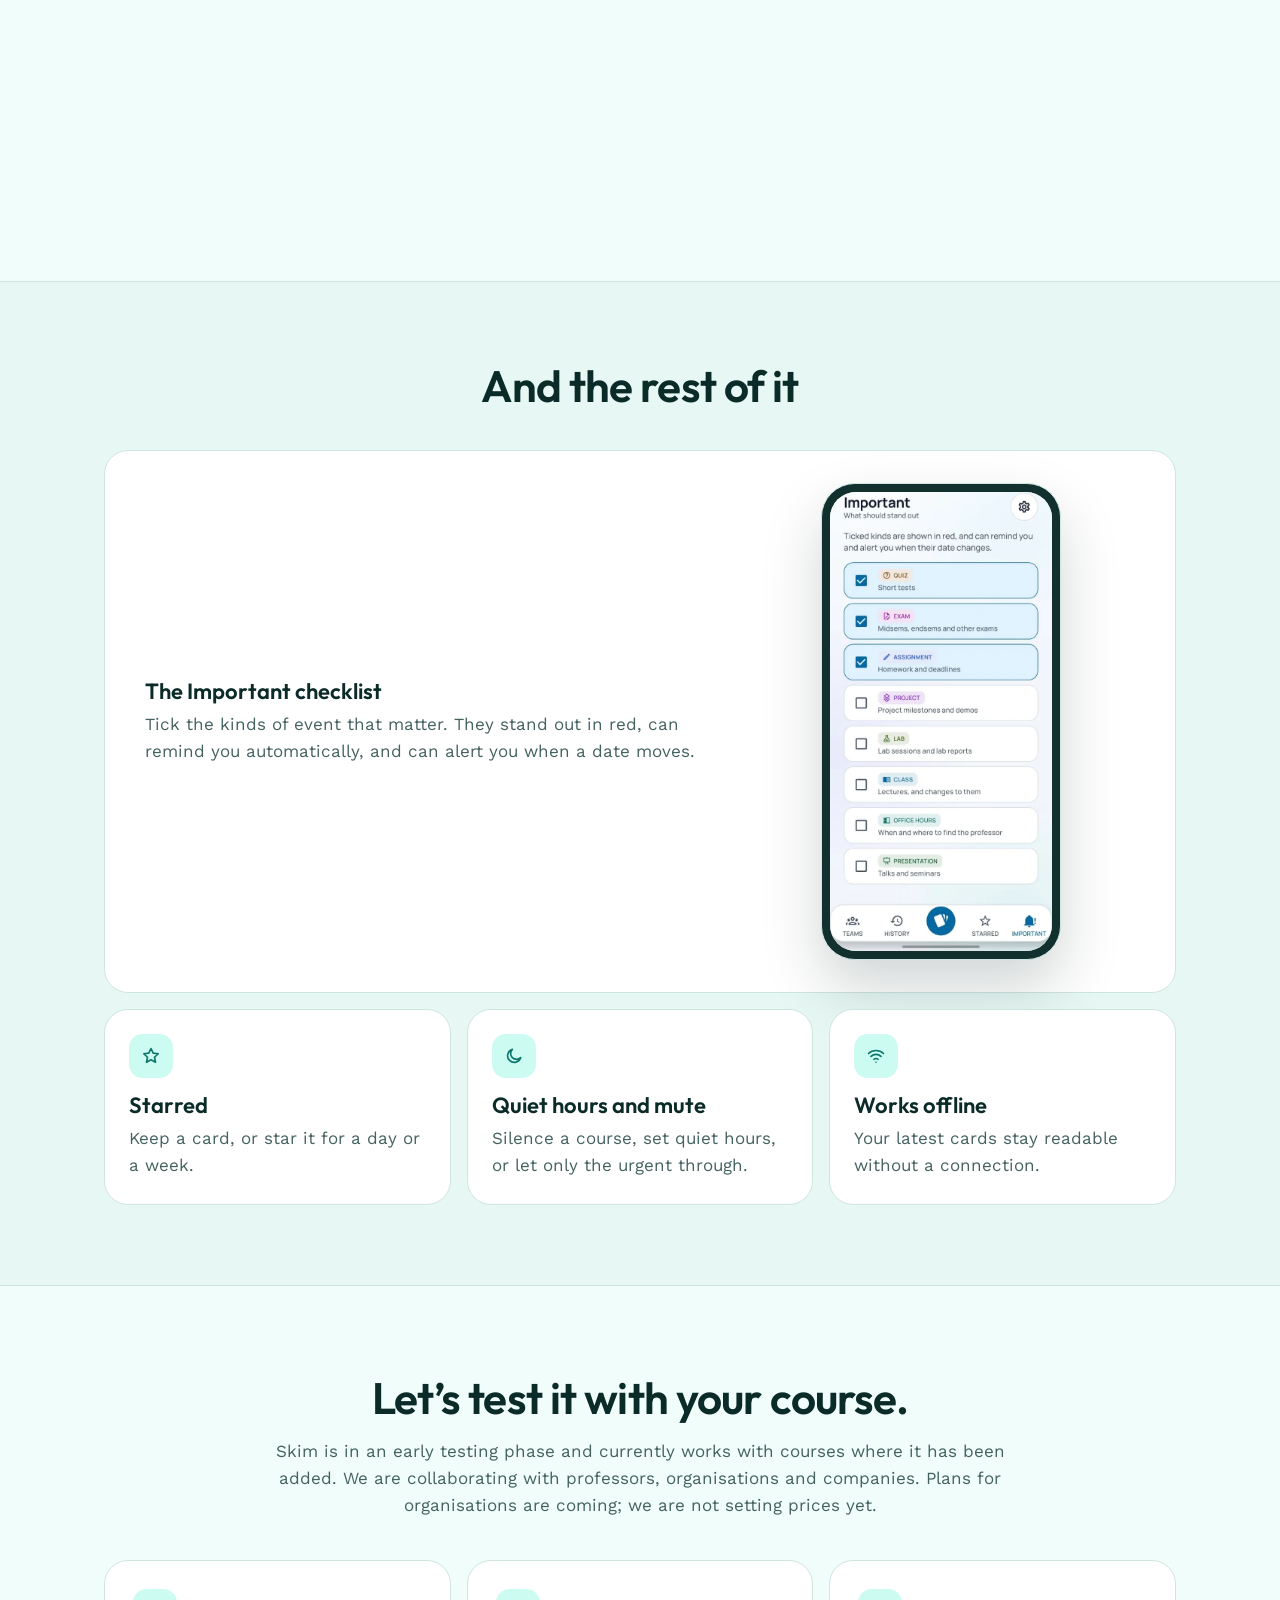
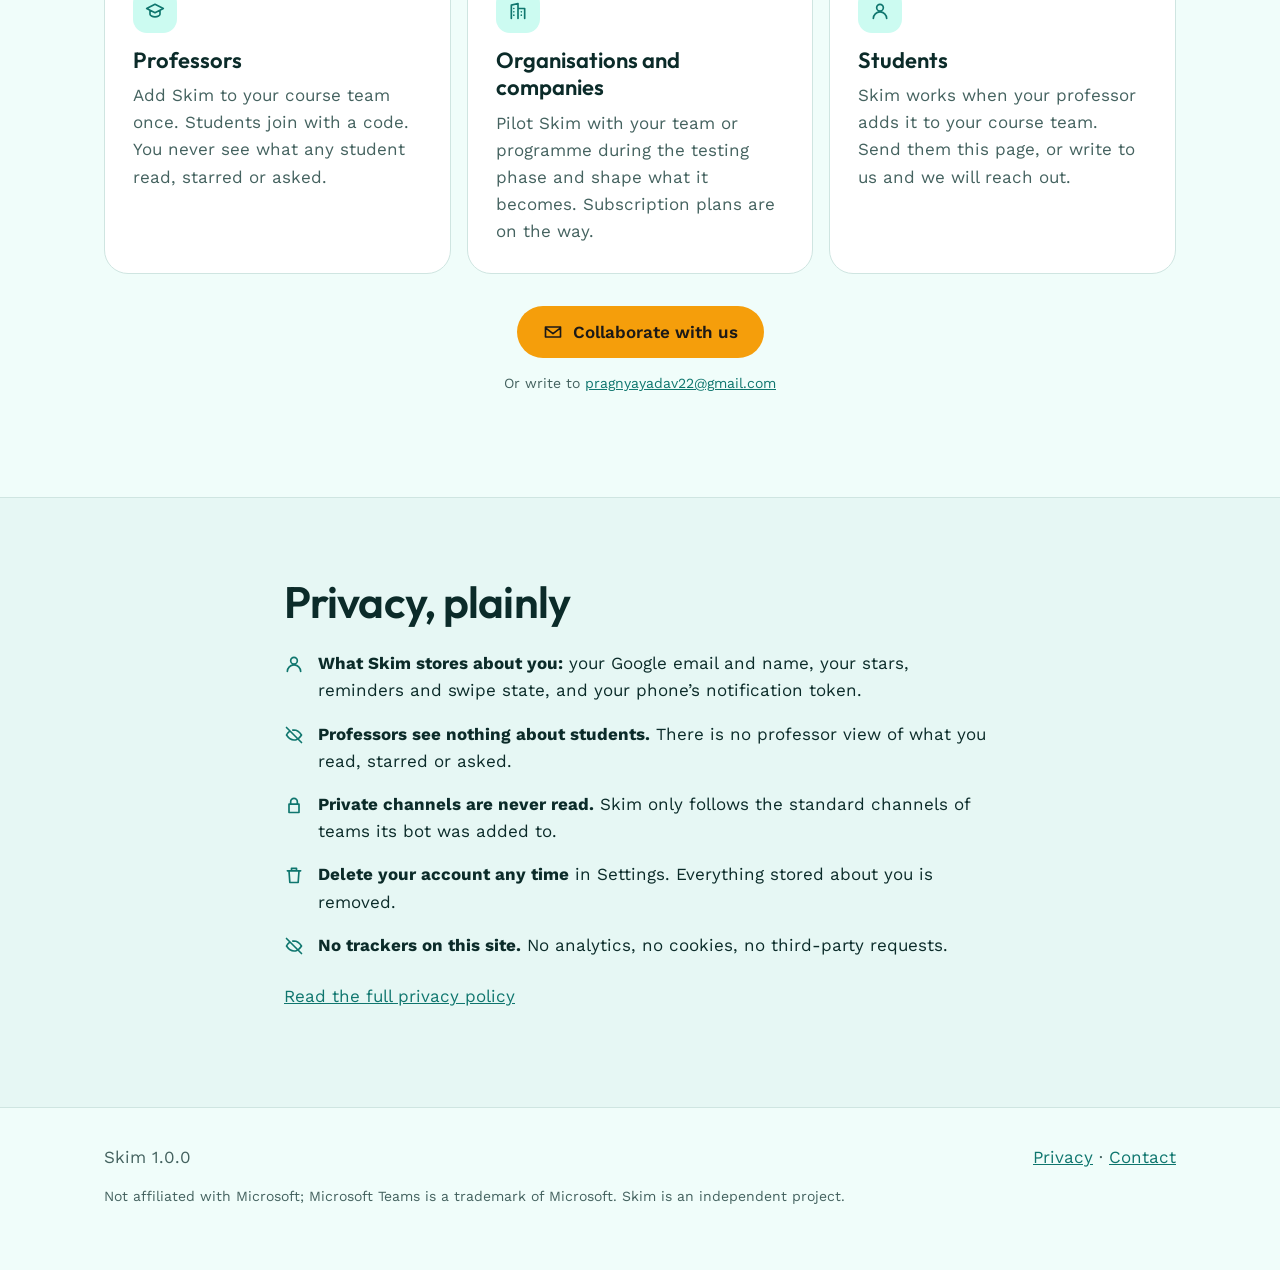
==== commit 25c3803c: "Site: remove the early-preview badge, footer preview/Android text and the IISc line Co-Authored-By: " ====
--- a/index.html
+++ b/index.html
@@ -29,7 +29,6 @@
 <div class="story" id="story-wrap"><div class="wrap story-grid">
 <div class="story-text">
 <section class="hero chapter" data-step="0" aria-labelledby="h1">
-<p class="badge"><span class="dot"></span>Early preview · Android · testing phase</p>
 <h1 id="h1">Swipe through your semester.</h1>
 <p class="lead">Skim turns your course’s Teams posts and files into a deck of cards, with dates, reminders and alerts when a date moves.</p>
 <p class="cta"><a class="btn" href="mailto:pragnyayadav22@gmail.com?subject=Collaborating%20on%20Skim&amp;body=Hi%2C%0A%0AI%20would%20like%20to%20collaborate%20on%20the%20testing%20phase%20of%20Skim.%0A%0AName%3A%0ARole%20%28professor%20%2F%20organisation%20%2F%20company%29%3A%0ACourse%20or%20programme%3A%0A">Collaborate with us <svg class="ic " viewBox="0 0 24 24" aria-hidden="true" focusable="false"><path d="M5 12h14M13 6l6 6-6 6"/></svg></a><a class="btn ghost" href="#story">See how it works</a></p>
@@ -74,9 +73,9 @@
 </div></section>
 </main>
 <footer class="foot"><div class="wrap">
-<div class="foot-row"><span>Skim 1.0.0 · early preview · Android only</span>
+<div class="foot-row"><span>Skim 1.0.0</span>
 <span><a href="./privacy/">Privacy</a> · <a href="mailto:pragnyayadav22@gmail.com?subject=Collaborating%20on%20Skim&amp;body=Hi%2C%0A%0AI%20would%20like%20to%20collaborate%20on%20the%20testing%20phase%20of%20Skim.%0A%0AName%3A%0ARole%20%28professor%20%2F%20organisation%20%2F%20company%29%3A%0ACourse%20or%20programme%3A%0A">Contact</a></span></div>
-<p class="small">Not affiliated with Microsoft; Microsoft Teams is a trademark of Microsoft. Skim is an independent project, not official IISc software.</p>
+<p class="small">Not affiliated with Microsoft; Microsoft Teams is a trademark of Microsoft. Skim is an independent project.</p>
 </div></footer>
 <script src="./assets/site.js" defer></script>
 </body>
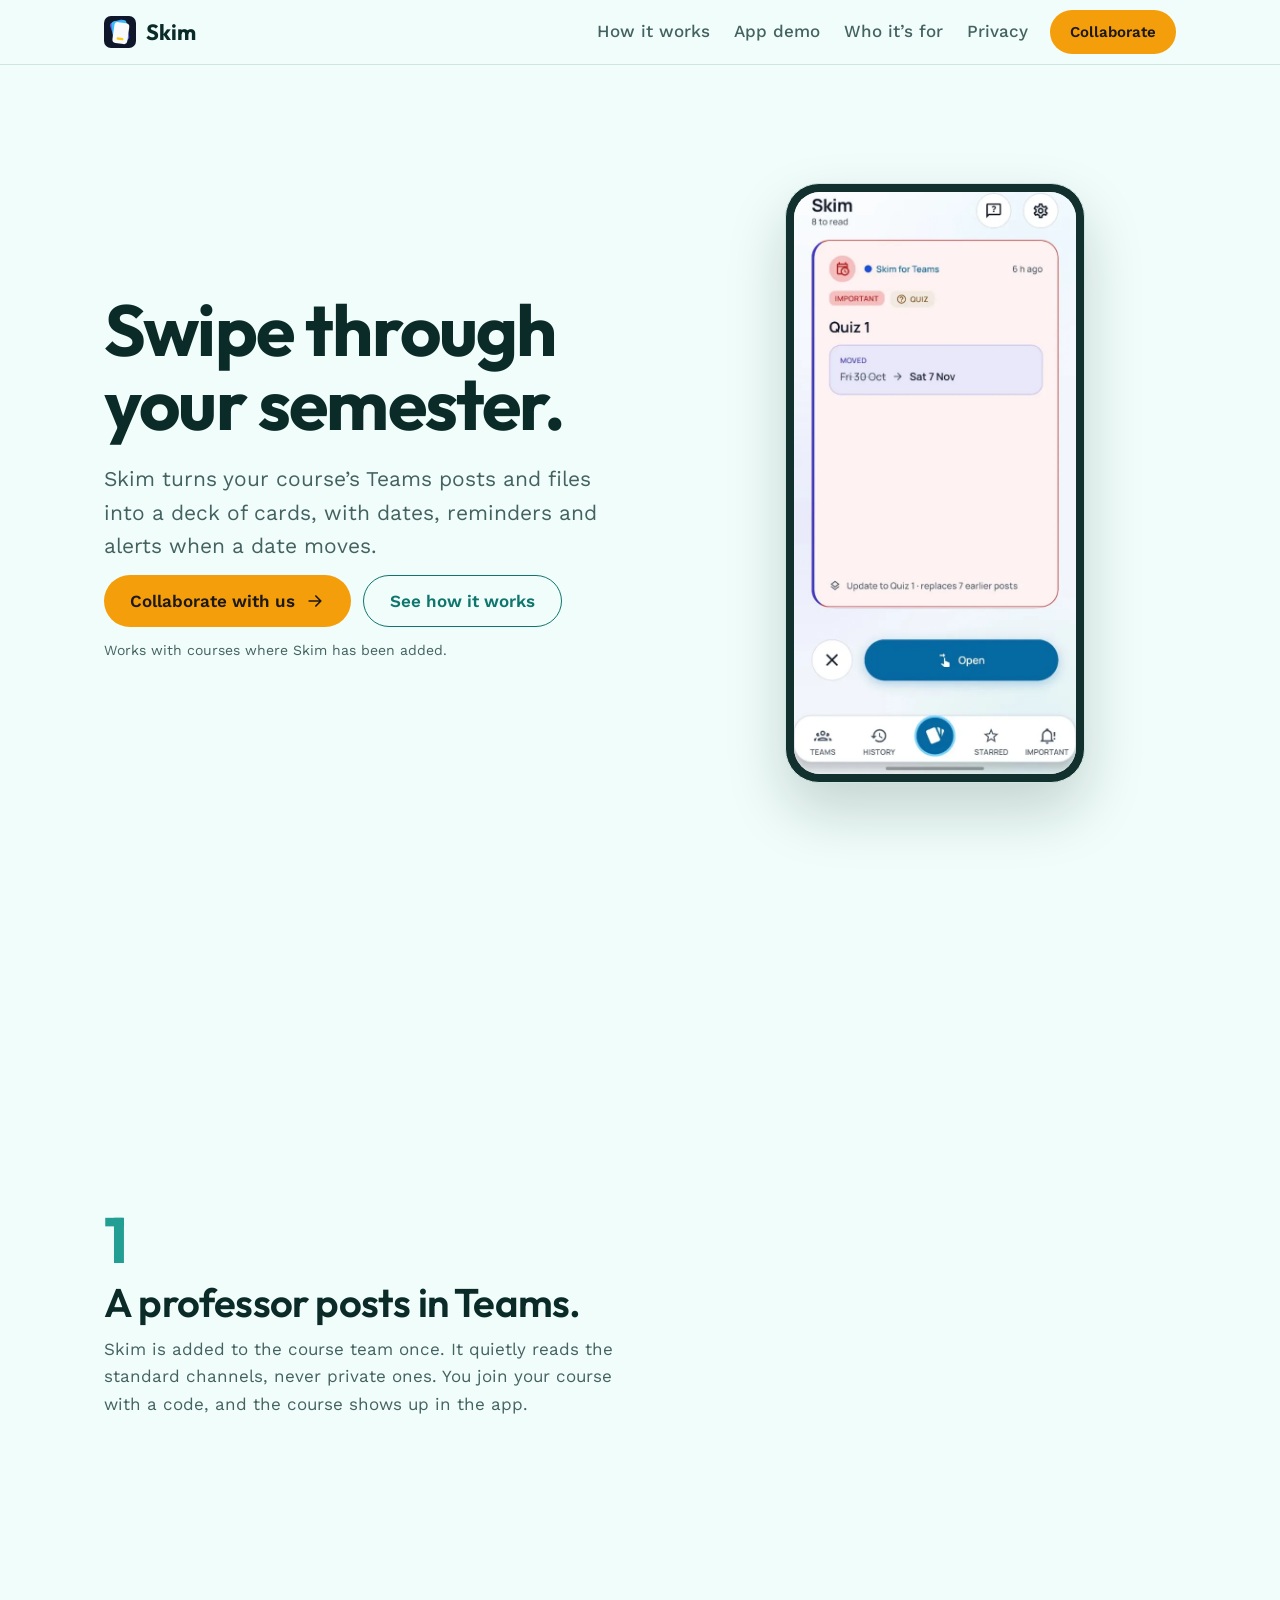
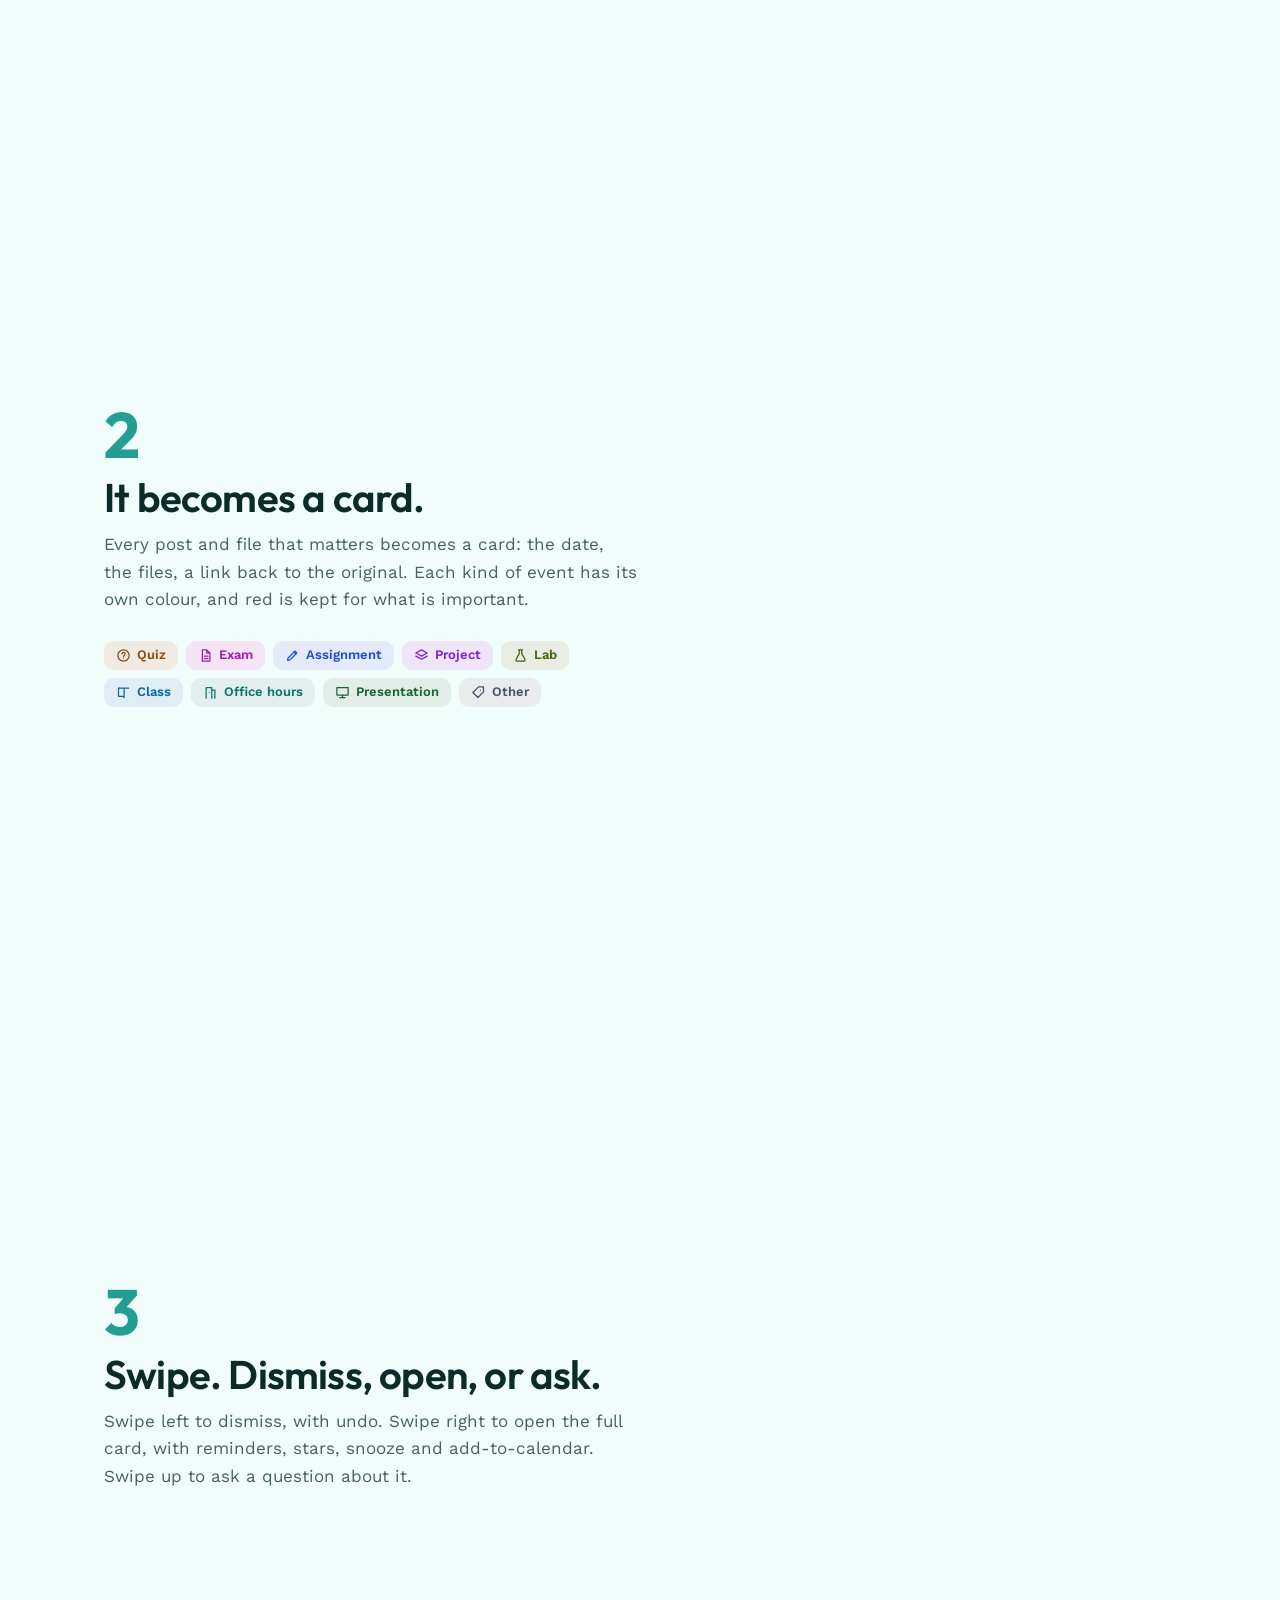
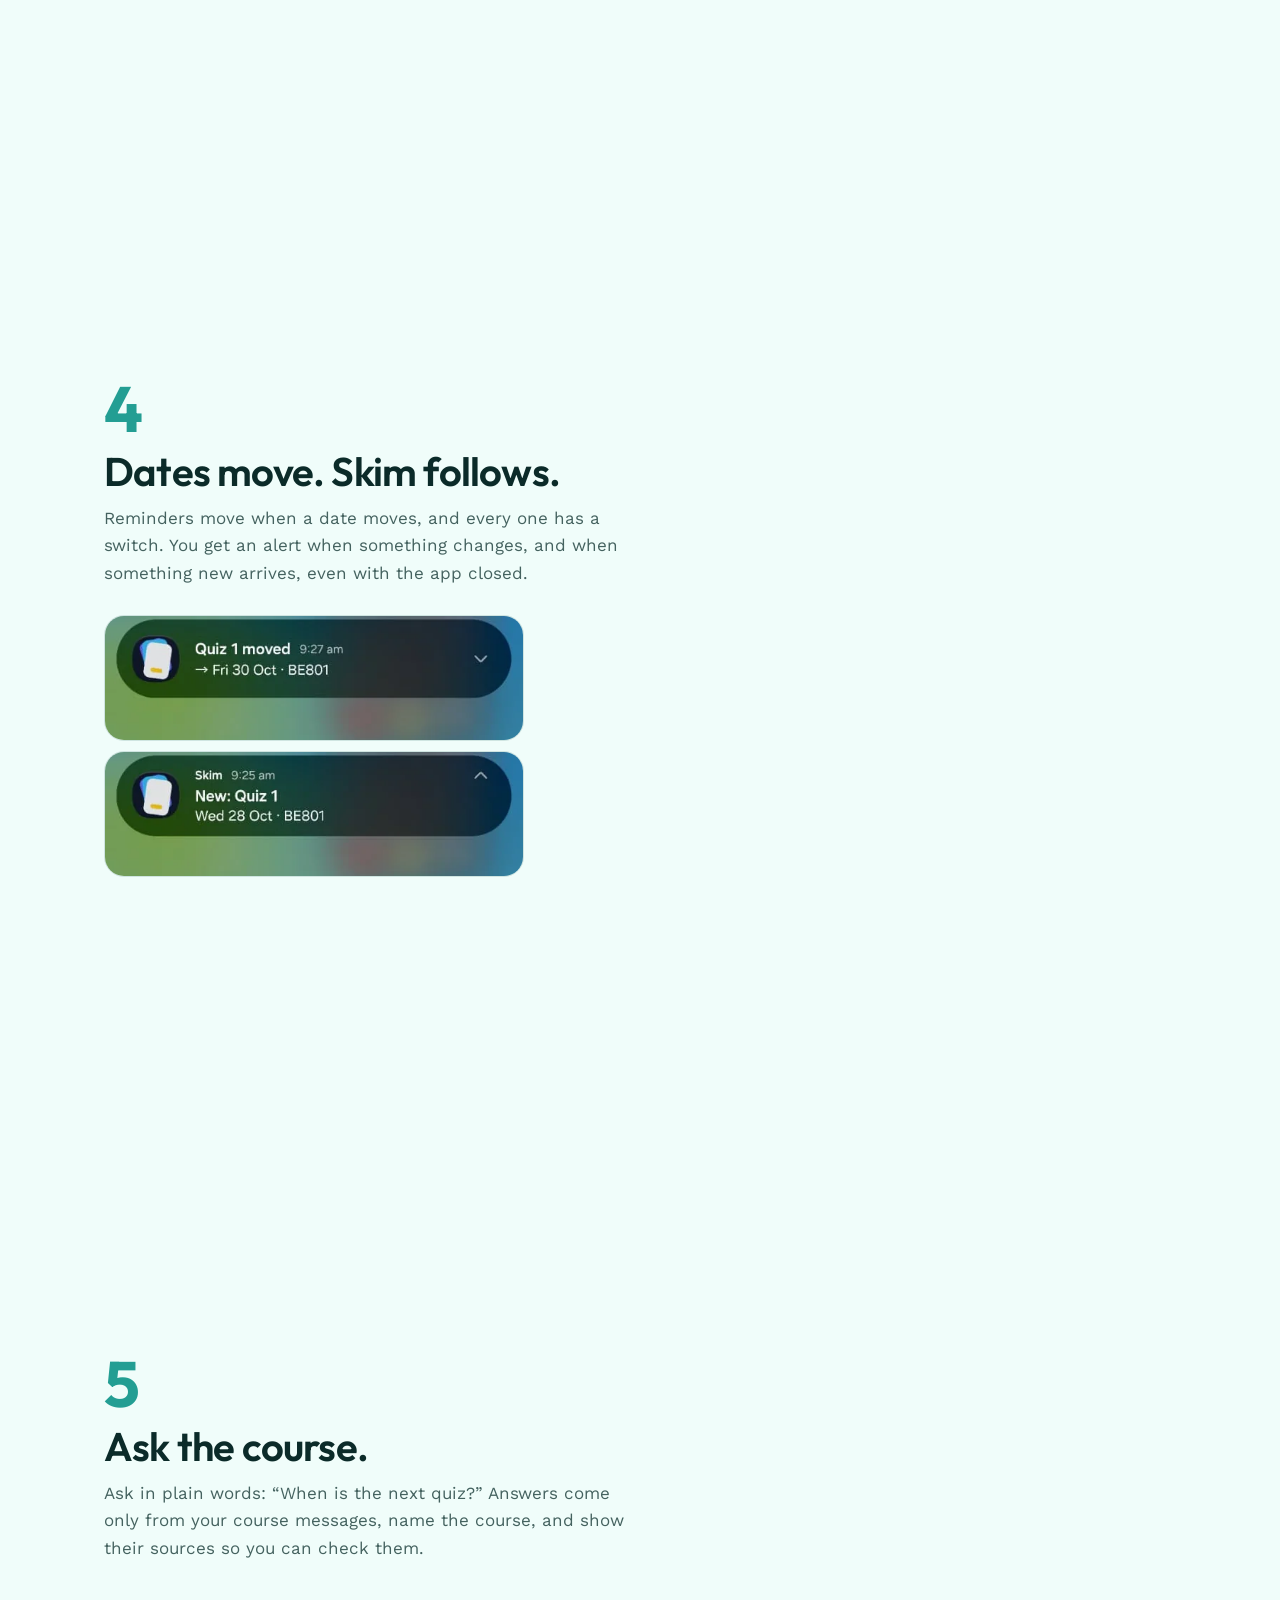
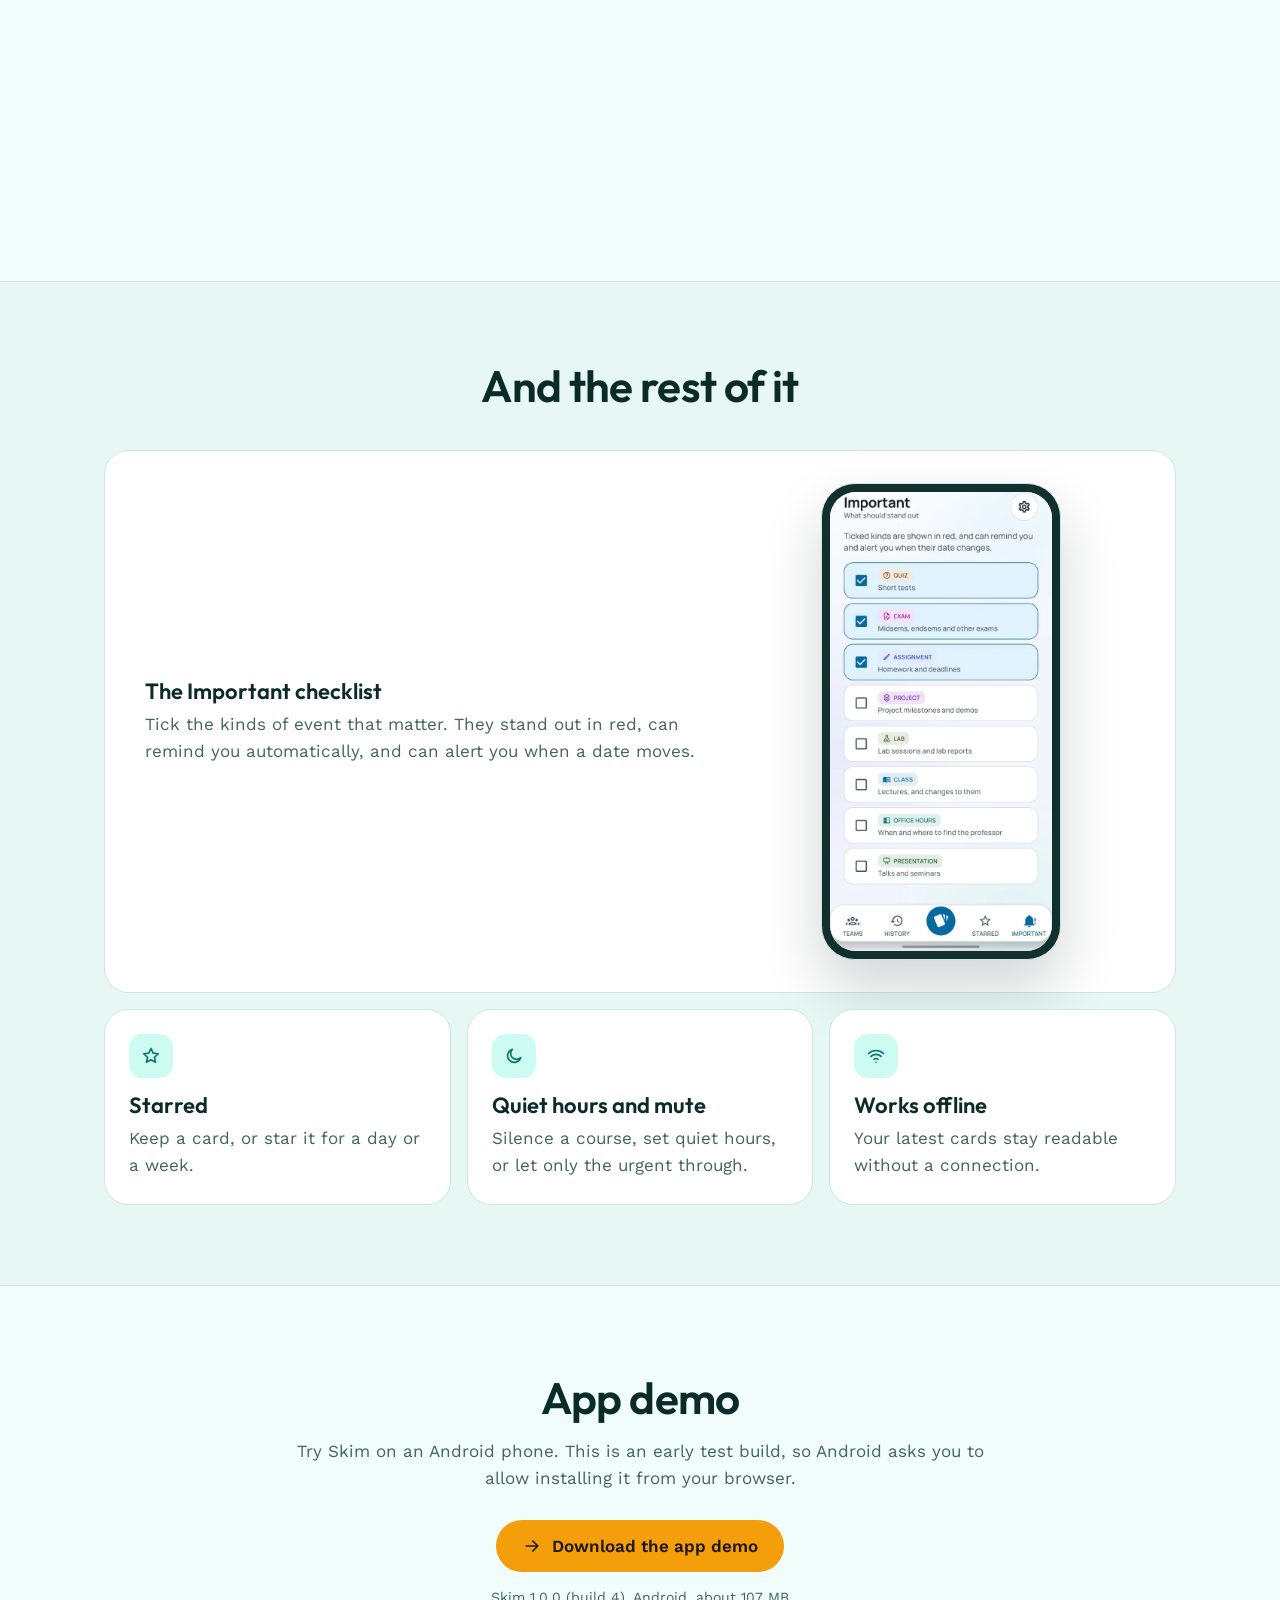
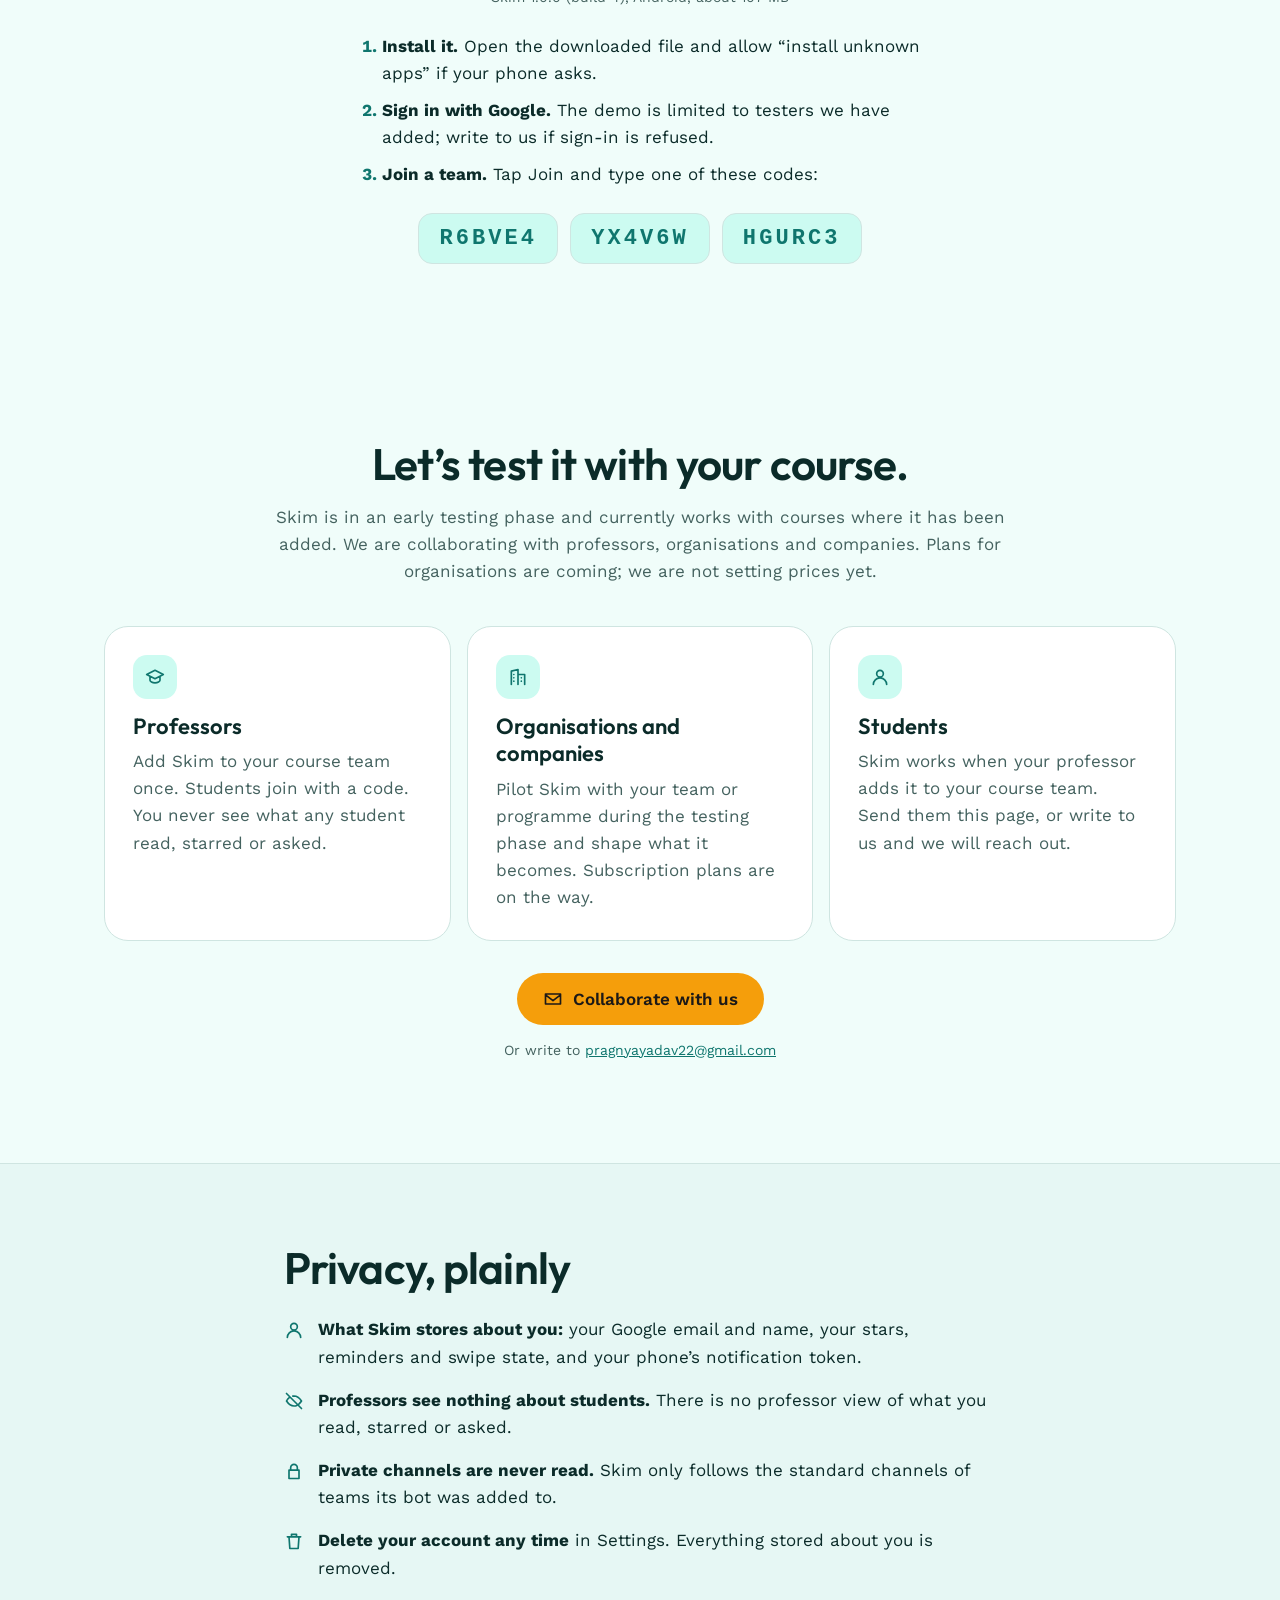
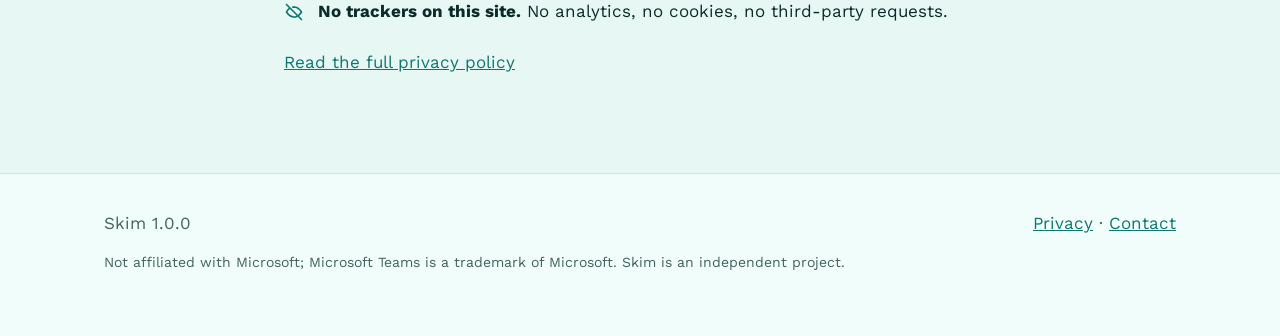
==== commit 18870580: "Site: App demo section (APK download and the three test team codes) Co-Authored-By: Claude Sonnet 5." ====
--- a/index.html
+++ b/index.html
@@ -22,7 +22,7 @@
 <a class="skip" href="#main">Skip to content</a>
 <header class="top"><div class="wrap bar">
 <a class="brand" href="./" aria-label="Skim, home"><img src="./assets/logo.svg" width="32" height="32" alt=""><span>Skim</span></a>
-<nav aria-label="Main"><a href="./#story">How it works</a><a href="./#collaborate">Who it’s for</a><a href="./#privacy">Privacy</a>
+<nav aria-label="Main"><a href="./#story">How it works</a><a href="./#demo">App demo</a><a href="./#collaborate">Who it’s for</a><a href="./#privacy">Privacy</a>
 <a class="btn sm" href="mailto:pragnyayadav22@gmail.com?subject=Collaborating%20on%20Skim&amp;body=Hi%2C%0A%0AI%20would%20like%20to%20collaborate%20on%20the%20testing%20phase%20of%20Skim.%0A%0AName%3A%0ARole%20%28professor%20%2F%20organisation%20%2F%20company%29%3A%0ACourse%20or%20programme%3A%0A">Collaborate</a></nav>
 </div></header>
 <main id="main">
@@ -47,6 +47,19 @@
 <li class="tile reveal"><span class="fi"><svg class="ic " viewBox="0 0 24 24" aria-hidden="true" focusable="false"><path d="M20 14A8 8 0 1110 4a6 6 0 0010 10z"/></svg></span><h3>Quiet hours and mute</h3><p>Silence a course, set quiet hours, or let only the urgent through.</p></li>
 <li class="tile reveal"><span class="fi"><svg class="ic " viewBox="0 0 24 24" aria-hidden="true" focusable="false"><path d="M3 9a13 13 0 0118 0M6 12.5a8.5 8.5 0 0112 0M9.5 16a4 4 0 015 0M12 19.5v.01"/></svg></span><h3>Works offline</h3><p>Your latest cards stay readable without a connection.</p></li>
 </ul></div></section>
+
+<section id="demo" class="sec"><div class="wrap narrow">
+<h2 class="center">App demo</h2>
+<p class="sub center">Try Skim on an Android phone. This is an early test build, so Android asks you to allow installing it from your browser.</p>
+<p class="cta center"><a class="btn" href="https://expo.dev/artifacts/eas/-9fNpZJ-MtO5vLcH2XcjUDqn3R7GgnX_oJbLGCouCDk.apk" download><svg class="ic " viewBox="0 0 24 24" aria-hidden="true" focusable="false"><path d="M5 12h14M13 6l6 6-6 6"/></svg>Download the app demo</a></p>
+<p class="small center">Skim 1.0.0 (build 4), Android, about 107 MB</p>
+<ol class="steps">
+<li><strong>Install it.</strong> Open the downloaded file and allow “install unknown apps” if your phone asks.</li>
+<li><strong>Sign in with Google.</strong> The demo is limited to testers we have added; write to us if sign-in is refused.</li>
+<li><strong>Join a team.</strong> Tap Join and type one of these codes:</li>
+</ol>
+<ul class="codes"><li class="code">R6BVE4</li><li class="code">YX4V6W</li><li class="code">HGURC3</li></ul>
+</div></section>
 
 <section id="collaborate" class="sec"><div class="wrap">
 <h2 class="center">Let’s test it with your course.</h2>
--- a/assets/style.css
+++ b/assets/style.css
@@ -63,6 +63,9 @@
 .fi{display:grid;place-items:center;width:44px;height:44px;border-radius:14px;background:var(--teal-soft);color:var(--teal);margin-bottom:14px}
 .sub{max-width:44em;margin:16px auto 0;color:var(--muted)}
 .cards3{list-style:none;margin:40px 0 32px;padding:0;display:grid;gap:16px}@media (min-width:860px){.cards3{grid-template-columns:repeat(3,1fr)}}
+.steps{margin:24px auto;padding-left:22px;max-width:560px;display:grid;gap:10px}.steps li::marker{color:var(--teal);font-weight:700}
+.codes{list-style:none;margin:16px 0 0;padding:0;display:flex;flex-wrap:wrap;gap:12px;justify-content:center}
+.code{font:700 22px ui-monospace,SFMono-Regular,Menlo,Consolas,monospace;letter-spacing:.14em;padding:12px 20px;border-radius:14px;background:var(--teal-soft);color:var(--teal);border:1px solid var(--hair);user-select:all}
 .card{background:var(--paper);border:1px solid var(--hair);border-radius:24px;padding:28px}.card p{margin:8px 0 0;color:var(--muted)}
 .priv{list-style:none;padding:0;margin:24px 0;display:grid;gap:16px}.priv li{display:flex;gap:14px;align-items:flex-start}.priv .ic{margin-top:4px;color:var(--teal)}
 .foot{padding:36px 0 48px;color:var(--muted)}.foot-row{display:flex;flex-wrap:wrap;gap:8px 24px;justify-content:space-between}
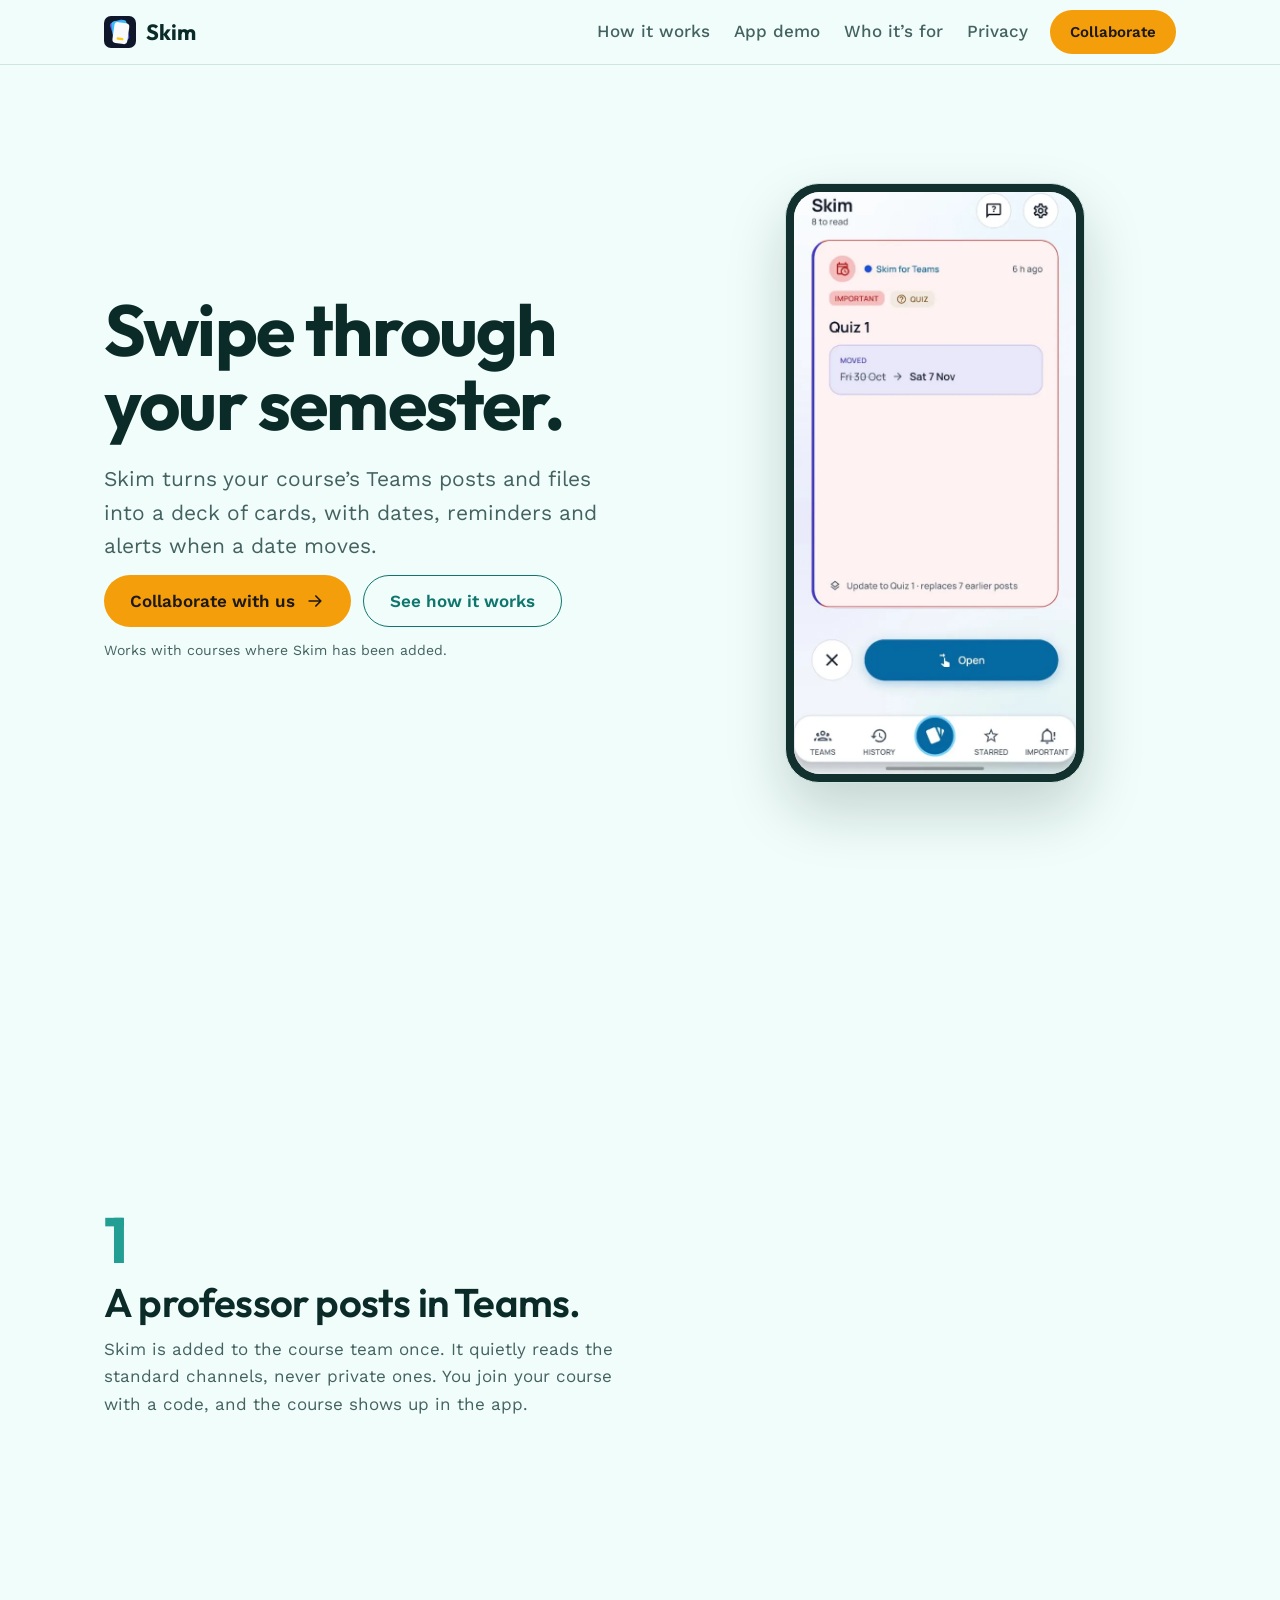
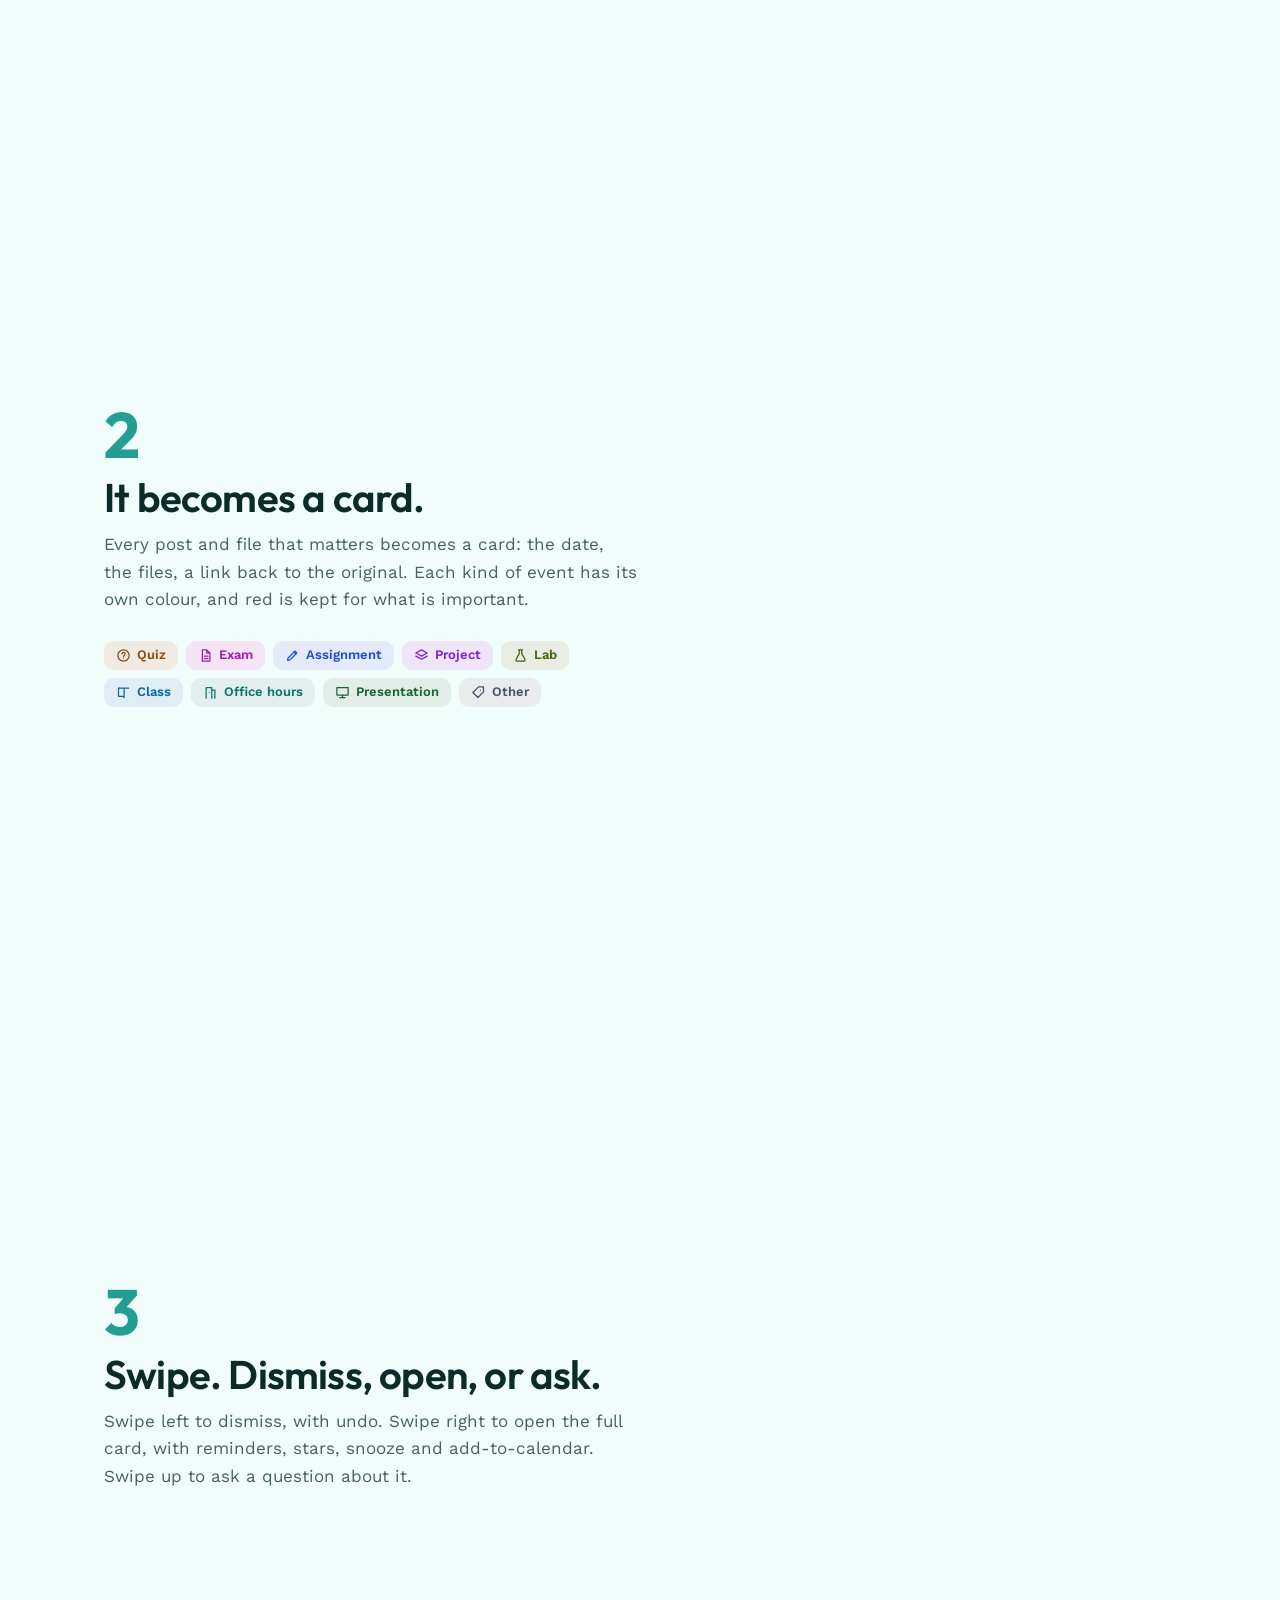
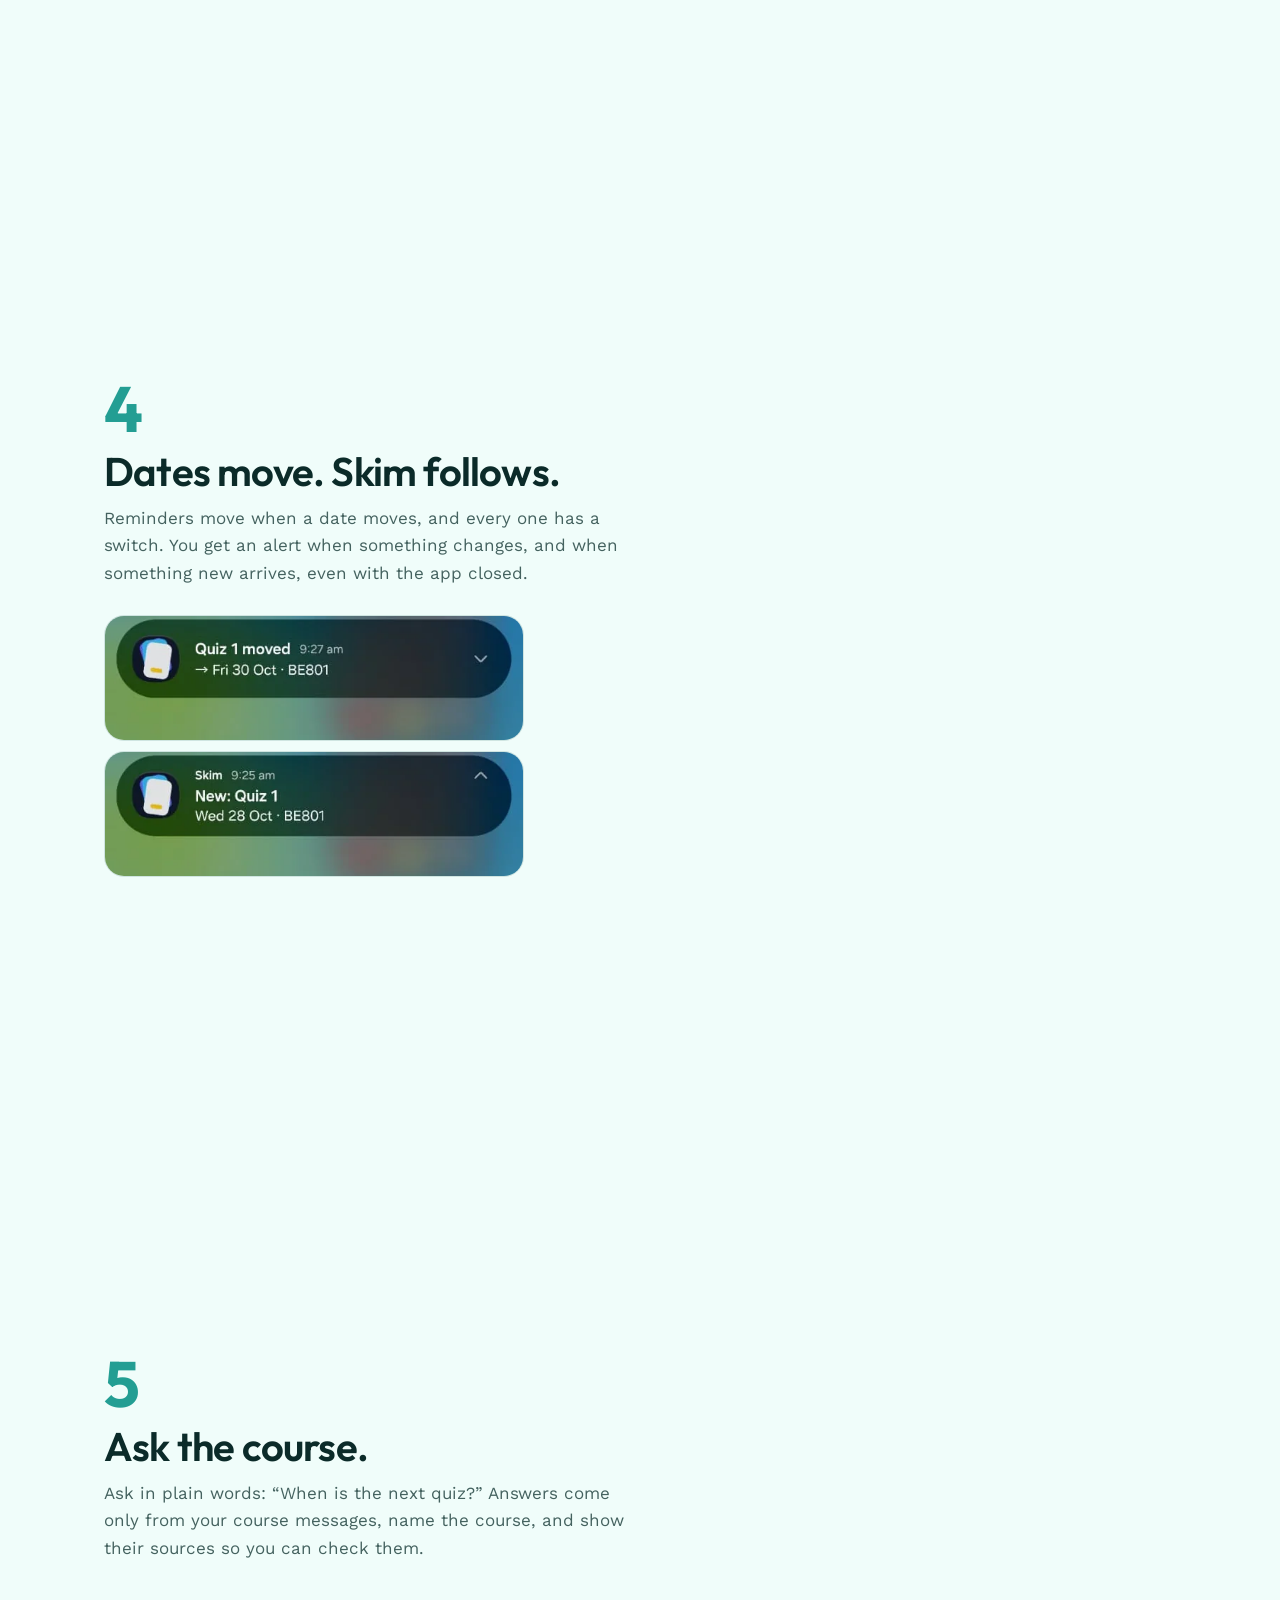
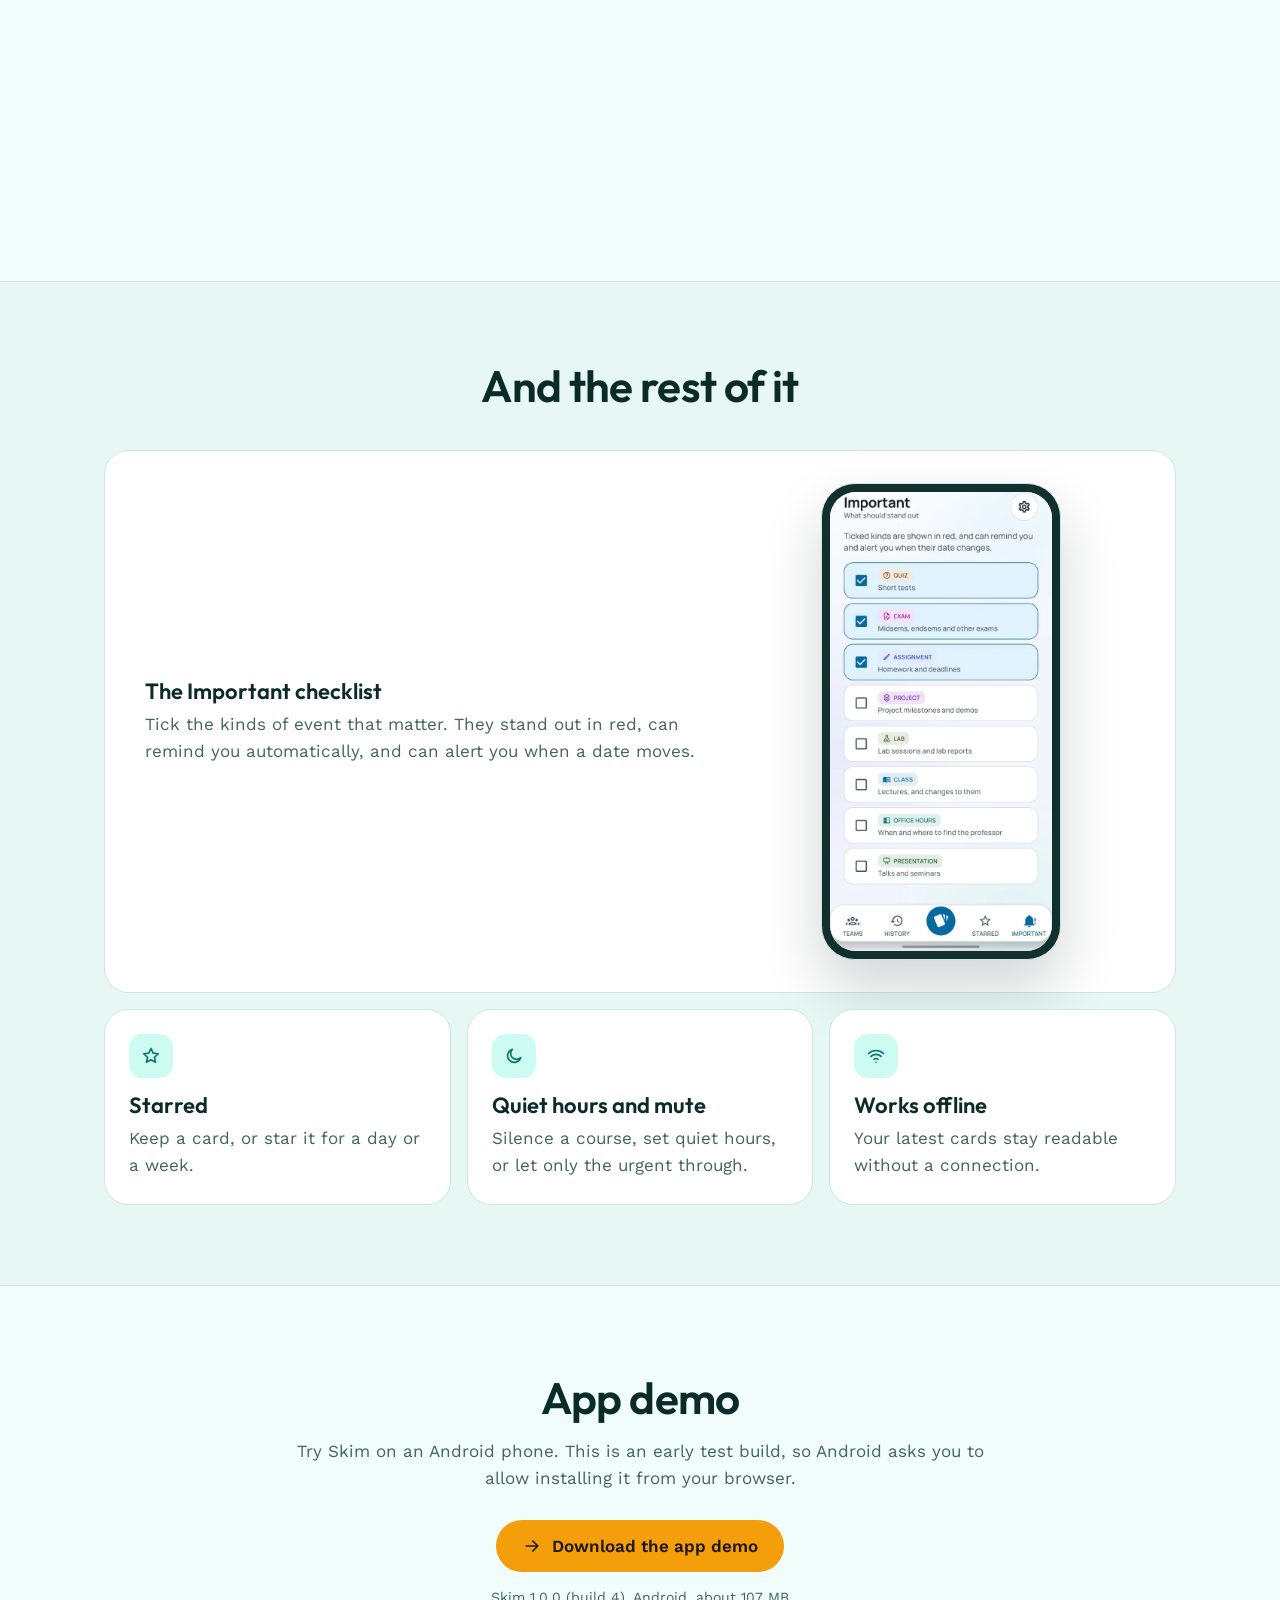
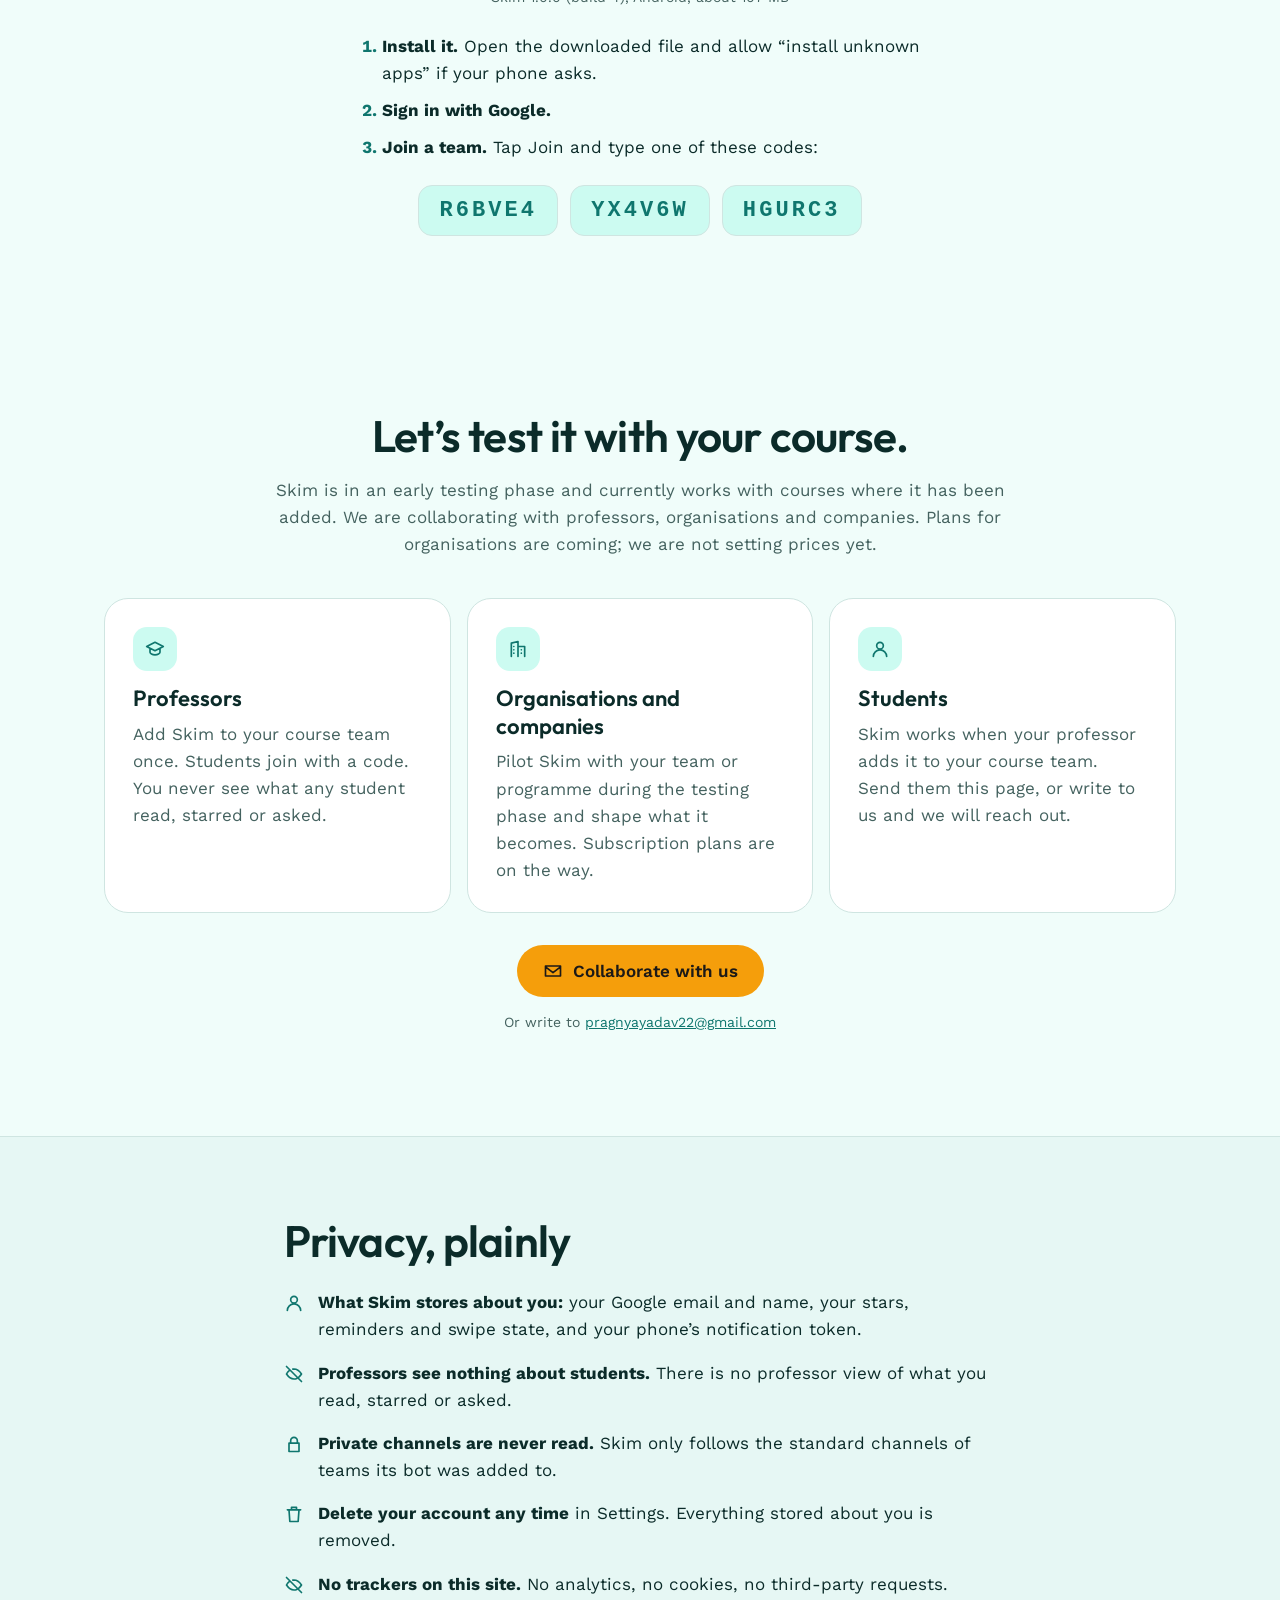
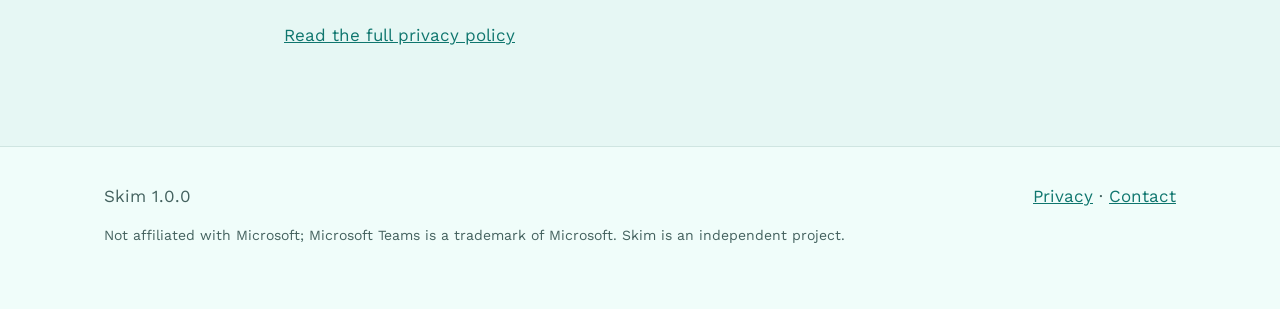
==== commit 7bae60ef: "Site: App demo sign-in step without the tester note Co-Authored-By: Claude Sonnet 5.5 <noreply@anthr" ====
--- a/index.html
+++ b/index.html
@@ -55,7 +55,7 @@
 <p class="small center">Skim 1.0.0 (build 4), Android, about 107 MB</p>
 <ol class="steps">
 <li><strong>Install it.</strong> Open the downloaded file and allow “install unknown apps” if your phone asks.</li>
-<li><strong>Sign in with Google.</strong> The demo is limited to testers we have added; write to us if sign-in is refused.</li>
+<li><strong>Sign in with Google.</strong></li>
 <li><strong>Join a team.</strong> Tap Join and type one of these codes:</li>
 </ol>
 <ul class="codes"><li class="code">R6BVE4</li><li class="code">YX4V6W</li><li class="code">HGURC3</li></ul>
